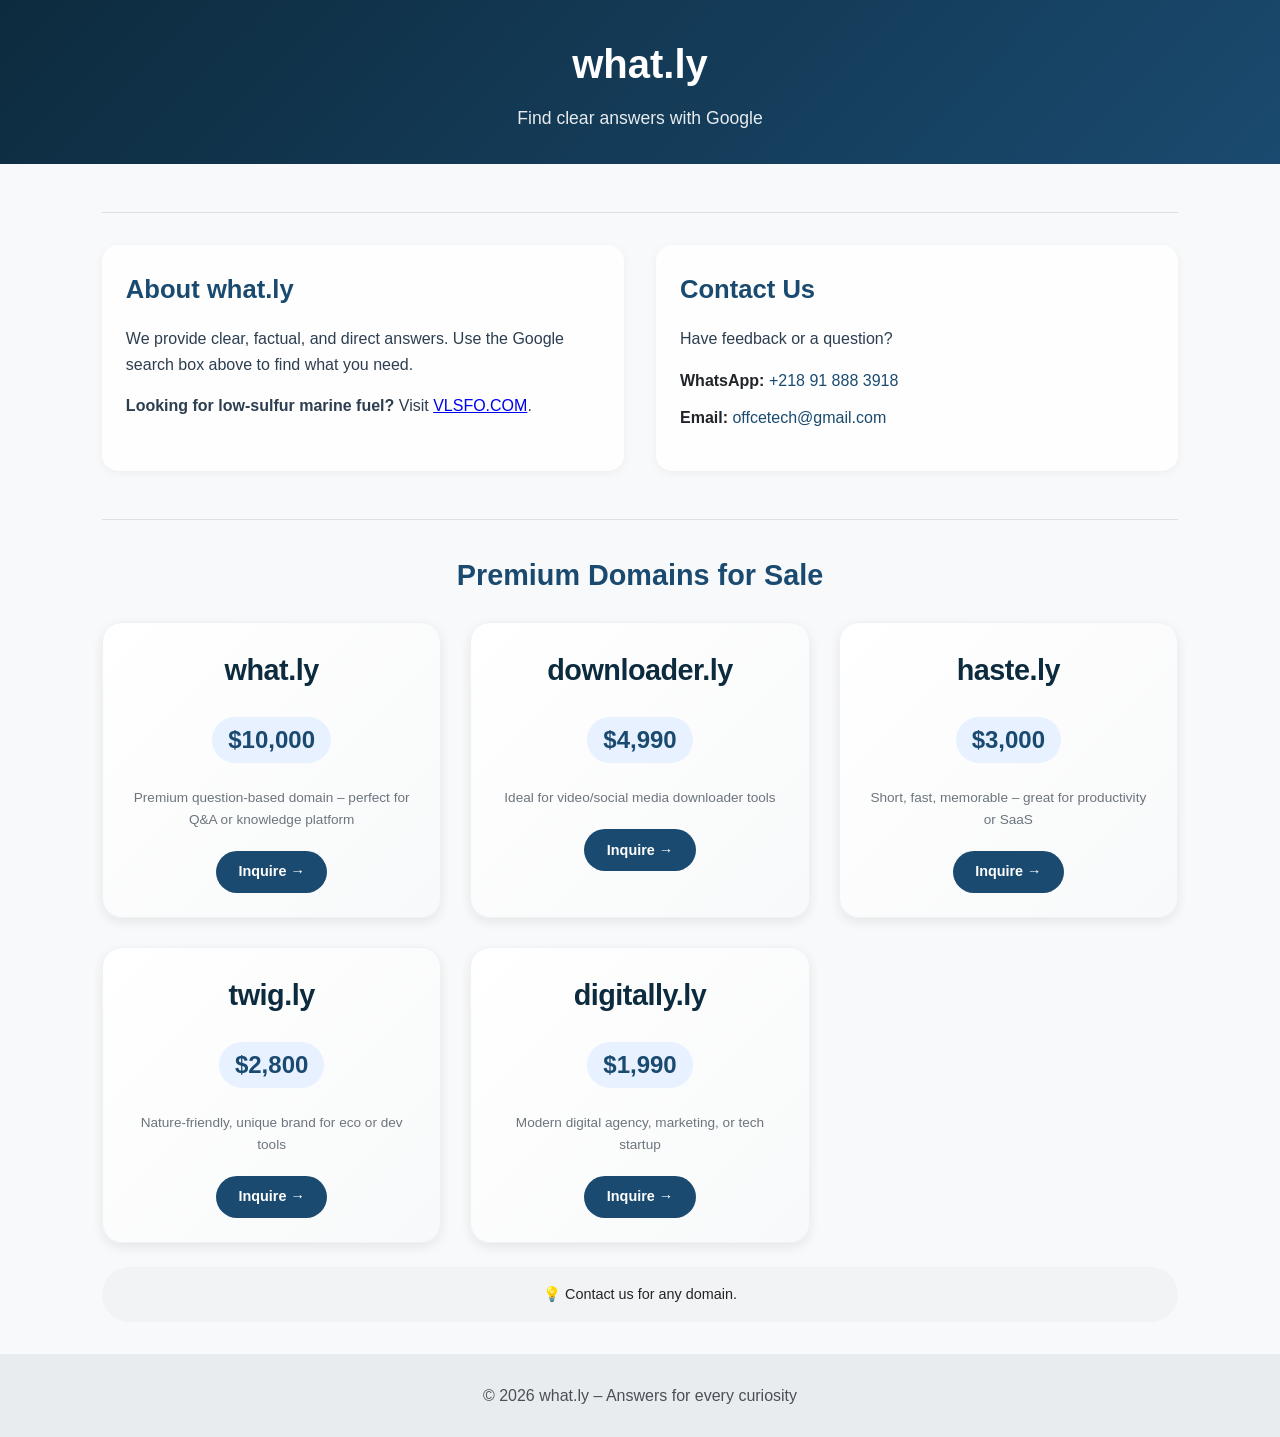
==== index.html @ a66ce55a "Revise index.html content and meta description Updated meta description and improved content clarity" ====
<!DOCTYPE html>
<html lang="en">
<head>
    <meta charset="UTF-8">
    <meta name="viewport" content="width=device-width, initial-scale=1.0">
    <title>what.ly – Answers to What Questions</title>
    <meta name="description" content="Clear answers to your 'What is...?' questions.">
    <link rel="stylesheet" href="style.css">
    <link rel="sitemap" type="application/xml" title="Sitemap" href="sitemap.xml">
    <!-- Google Custom Search Script (سيتم تحميله مرة واحدة فقط) -->
    <script async src="https://cse.google.com/cse.js?cx=4310a6ed313c341dc"></script>
</head>
<body>
    <header>
        <div class="container">
            <h1><a href="index.html">what.ly</a></h1>
            <p>Find clear answers with Google</p>
            <!-- حاوية محرك بحث Google -->
            <div class="google-search-container">
                <div class="gcse-search"></div>
            </div>
        </div>
    </header>

    <main class="container">
        <!-- About & Contact Sections -->
        <div class="info-sections">
            <div class="about-section">
                <h2>About what.ly</h2>
                <p>We provide clear, factual, and direct answers. Use the Google search box above to find what you need.</p>
                <p><strong>Looking for low‑sulfur marine fuel?</strong> Visit <a href="https://vlsfo.com" target="_blank">VLSFO.COM</a>.</p>
            </div>
            <div class="contact-section">
                <h2>Contact Us</h2>
                <p>Have feedback or a question?</p>
                <ul class="contact-details">
                    <li><strong>WhatsApp:</strong> <a href="https://wa.me/218918883918">+218 91 888 3918</a></li>
                    <li><strong>Email:</strong> <a href="mailto:offcetech@gmail.com">offcetech@gmail.com</a></li>
                </ul>
            </div>
        </div>

        <!-- Premium Domains -->
        <div class="domains-section">
            <h2>Premium Domains for Sale</h2>
            <div class="domains-grid" id="domainsList"></div>
            <div class="domains-note">💡 Contact us for any domain.</div>
        </div>
    </main>

    <footer>
        <div class="container">
            <p>© 2026 what.ly – Answers for every curiosity</p>
        </div>
    </footer>

    <script src="script.js"></script>
</body>
</html>
---- style.css ----
* {
    margin: 0;
    padding: 0;
    box-sizing: border-box;
}

body {
    font-family: 'Segoe UI', Tahoma, Geneva, Verdana, sans-serif;
    line-height: 1.6;
    background-color: #f8f9fa;
    color: #212529;
    display: flex;
    flex-direction: column;
    min-height: 100vh;
}

.container {
    max-width: 1200px;
    margin: 0 auto;
    padding: 0 20px;
}

header {
    background: linear-gradient(135deg, #0d2b3e, #1a4a6f);
    color: white;
    padding: 2rem 0;
    text-align: center;
}

header h1 a {
    color: white;
    text-decoration: none;
    font-size: 2.5rem;
    transition: opacity 0.2s;
}

header h1 a:hover {
    opacity: 0.9;
}

header p {
    opacity: 0.9;
    margin-top: 0.5rem;
    font-size: 1.1rem;
}

.search-box {
    margin-top: 1.5rem;
}

#searchInput {
    width: 100%;
    max-width: 550px;
    padding: 14px 25px;
    border: none;
    border-radius: 50px;
    font-size: 1rem;
    outline: none;
    box-shadow: 0 2px 8px rgba(0,0,0,0.1);
    transition: box-shadow 0.2s;
}

#searchInput:focus {
    box-shadow: 0 4px 12px rgba(0,0,0,0.15);
}

/* Google Custom Search styling */
.google-search {
    max-width: 550px;
    margin: 1rem auto 0;
}

.gcse-search {
    width: 100%;
}

/* Make Google search results blend with our design */
.gsc-control-cse {
    background: transparent !important;
    border: none !important;
    padding: 0 !important;
}

.gsc-input-box, .gsc-search-button {
    border-radius: 50px !important;
}

.gsc-results-wrapper-overlay {
    border-radius: 16px !important;
}

.questions-grid {
    display: grid;
    grid-template-columns: repeat(auto-fill, minmax(320px, 1fr));
    gap: 1.8rem;
    margin: 2.5rem 0;
}

.question-card {
    background: white;
    border-radius: 16px;
    padding: 1.5rem;
    box-shadow: 0 4px 12px rgba(0,0,0,0.08);
    transition: transform 0.2s, box-shadow 0.2s;
    cursor: pointer;
}

.question-card:hover {
    transform: translateY(-5px);
    box-shadow: 0 12px 24px rgba(0,0,0,0.12);
}

.question-card h3 {
    margin-bottom: 0.75rem;
    font-size: 1.3rem;
}

.question-card h3 a {
    color: #1a4a6f;
    text-decoration: none;
}

.question-card h3 a:hover {
    text-decoration: underline;
}

.question-card .short-answer {
    color: #495057;
    margin-bottom: 1rem;
    line-height: 1.5;
    font-size: 0.95rem;
    font-style: normal;
}

.question-card .category {
    display: inline-block;
    background: #e7f1ff;
    color: #1a4a6f;
    padding: 0.25rem 0.9rem;
    border-radius: 30px;
    font-size: 0.75rem;
    font-weight: 600;
    letter-spacing: 0.5px;
}

#questionDetail {
    background: white;
    border-radius: 20px;
    padding: 2rem;
    margin: 2rem 0;
    box-shadow: 0 4px 20px rgba(0,0,0,0.08);
}

#questionDetail h1 {
    margin-bottom: 1rem;
    color: #0d2b3e;
    font-size: 2rem;
}

#questionDetail .answer {
    font-size: 1.1rem;
    line-height: 1.8;
    color: #2c3e50;
}

#questionDetail .answer p {
    margin-bottom: 1rem;
}

#questionDetail .answer ul, #questionDetail .answer ol {
    margin: 1rem 0 1rem 2rem;
}

.loading {
    text-align: center;
    padding: 3rem;
    color: #6c757d;
    font-size: 1.1rem;
}

footer {
    background: #e9ecef;
    text-align: center;
    padding: 1.8rem;
    margin-top: auto;
    color: #495057;
}

/* About & Contact sections */
.info-sections {
    display: flex;
    flex-wrap: wrap;
    gap: 2rem;
    margin: 3rem 0 2rem;
    border-top: 1px solid #e0e0e0;
    padding-top: 2rem;
}

.about-section, .contact-section {
    flex: 1;
    min-width: 250px;
    background: #fefefe;
    padding: 1.5rem;
    border-radius: 16px;
    box-shadow: 0 2px 8px rgba(0,0,0,0.05);
    transition: box-shadow 0.2s;
}

.about-section:hover, .contact-section:hover {
    box-shadow: 0 4px 16px rgba(0,0,0,0.1);
}

.about-section h2, .contact-section h2 {
    color: #1a4a6f;
    margin-bottom: 1rem;
    font-size: 1.6rem;
}

.about-section p, .contact-section p {
    color: #2c3e50;
    line-height: 1.6;
    margin-bottom: 1rem;
}

.contact-details {
    list-style: none;
    padding: 0;
    margin: 1rem 0;
}

.contact-details li {
    margin-bottom: 0.75rem;
}

.contact-details a {
    color: #1a4a6f;
    text-decoration: none;
    font-weight: 500;
    word-break: break-all;
}

.contact-details a:hover {
    text-decoration: underline;
}

/* Premium Domains Section */
.domains-section {
    margin: 3rem 0 2rem;
    border-top: 1px solid #e0e0e0;
    padding-top: 2rem;
}

.domains-section h2 {
    color: #1a4a6f;
    font-size: 1.8rem;
    text-align: center;
    margin-bottom: 0.5rem;
}

.domains-intro {
    text-align: center;
    color: #495057;
    margin-bottom: 2rem;
}

.domains-grid {
    display: grid;
    grid-template-columns: repeat(auto-fill, minmax(280px, 1fr));
    gap: 1.8rem;
    margin: 1.5rem 0;
}

.domain-card {
    background: linear-gradient(135deg, #ffffff 0%, #f8f9fa 100%);
    border-radius: 20px;
    padding: 1.5rem;
    box-shadow: 0 4px 12px rgba(0,0,0,0.08);
    transition: all 0.25s ease;
    text-align: center;
    border: 1px solid #eef2f5;
}

.domain-card:hover {
    transform: translateY(-6px);
    box-shadow: 0 12px 24px rgba(0,0,0,0.12);
    border-color: #cbdde9;
}

.domain-name {
    font-size: 1.8rem;
    font-weight: 700;
    color: #0d2b3e;
    margin-bottom: 0.75rem;
    letter-spacing: -0.5px;
}

.domain-price {
    font-size: 1.5rem;
    font-weight: 800;
    color: #1a4a6f;
    background: #e7f1ff;
    display: inline-block;
    padding: 0.25rem 1rem;
    border-radius: 40px;
    margin: 0.75rem 0;
}

.domain-card .domain-desc {
    color: #6c757d;
    font-size: 0.85rem;
    margin: 0.75rem 0;
}

.buy-btn {
    display: inline-block;
    background: #1a4a6f;
    color: white;
    text-decoration: none;
    padding: 0.6rem 1.4rem;
    border-radius: 40px;
    font-weight: 600;
    font-size: 0.9rem;
    transition: background 0.2s;
    margin-top: 0.5rem;
}

.buy-btn:hover {
    background: #0d2b3e;
}

.domains-note {
    text-align: center;
    background: #f1f3f5;
    padding: 1rem;
    border-radius: 50px;
    margin-top: 1.5rem;
    font-size: 0.9rem;
}

.domains-note a {
    color: #1a4a6f;
    text-decoration: none;
    font-weight: 600;
}

.domains-note a:hover {
    text-decoration: underline;
}

@media (max-width: 768px) {
    .questions-grid {
        grid-template-columns: 1fr;
        gap: 1.2rem;
    }
    
    header h1 a {
        font-size: 1.8rem;
    }
    
    #questionDetail {
        padding: 1.2rem;
    }
    
    #questionDetail h1 {
        font-size: 1.5rem;
    }

    .info-sections {
        flex-direction: column;
        gap: 1.5rem;
    }

    .domain-name {
        font-size: 1.4rem;
    }
    .domain-price {
        font-size: 1.2rem;
    }
}
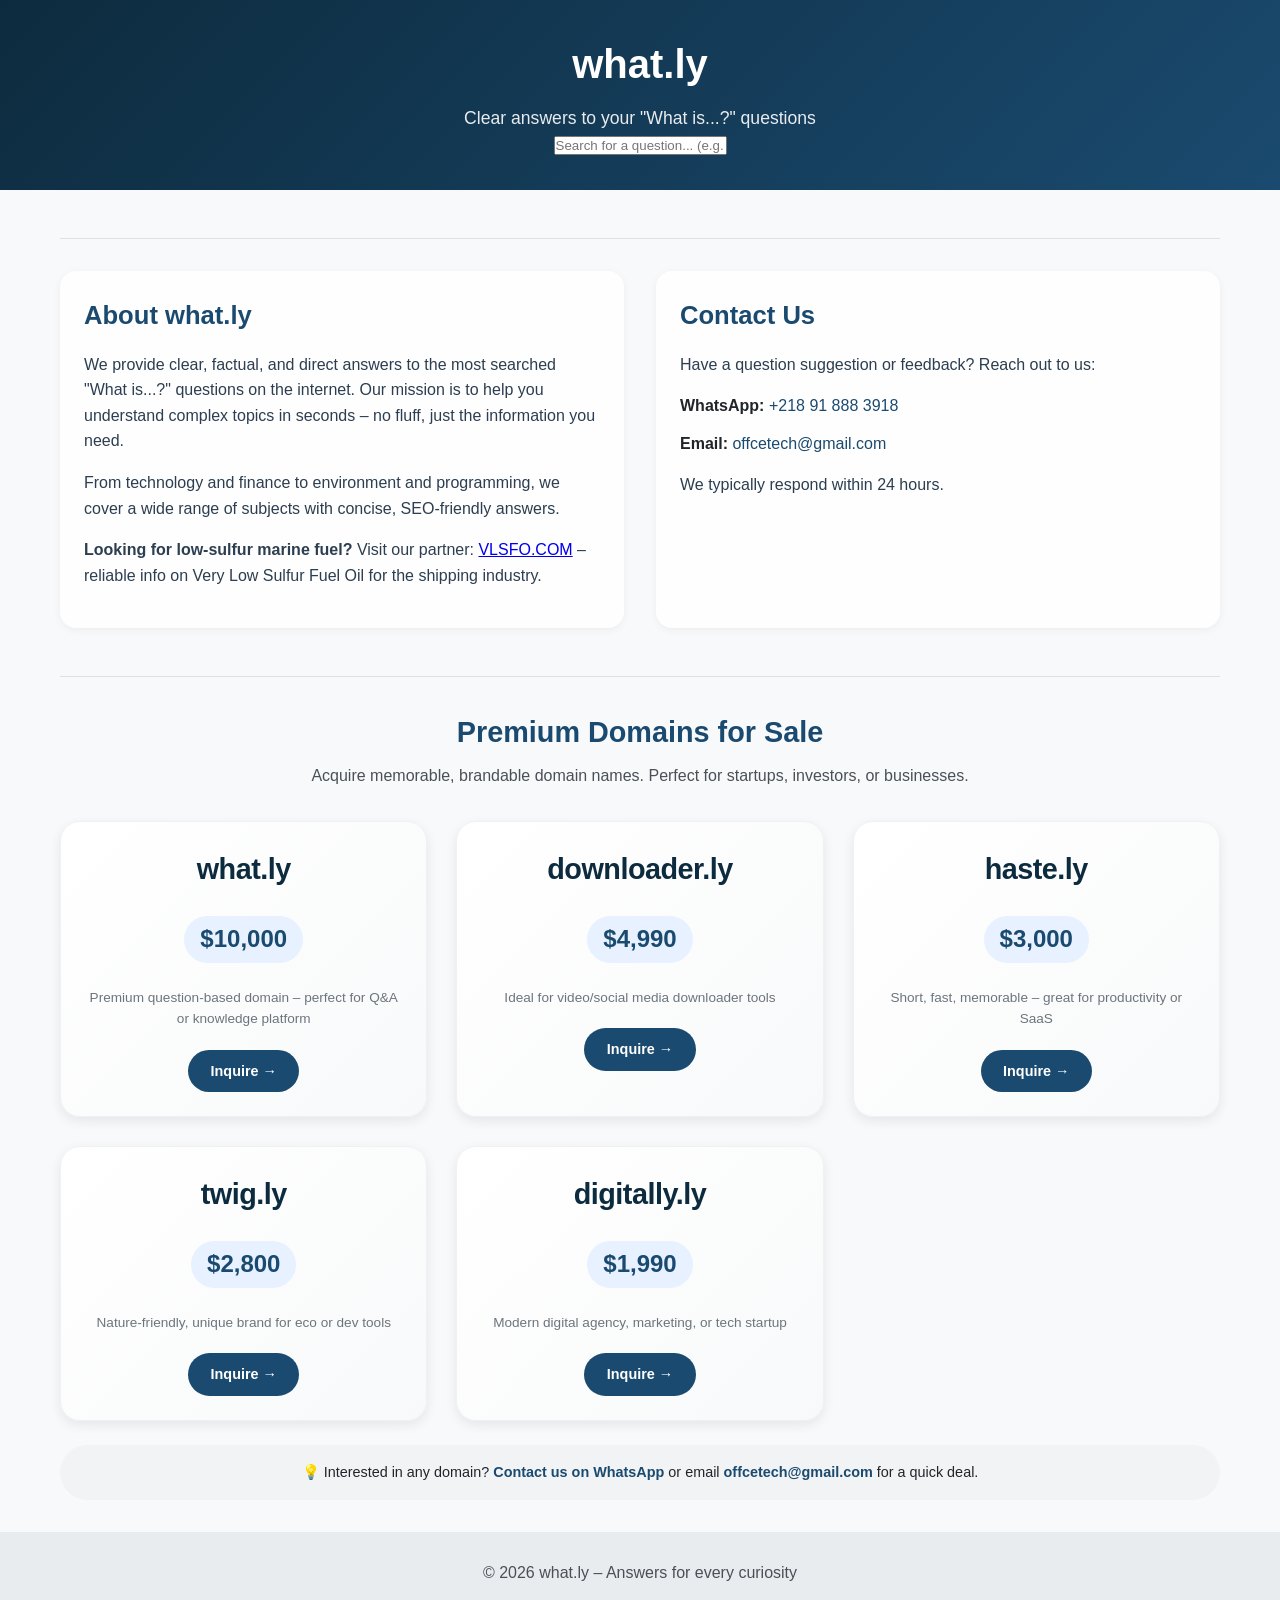
==== commit e48deec7: "Revise content and improve SEO elements in index.html Updated the meta description and improved cont" ====
--- a/index.html
+++ b/index.html
@@ -4,47 +4,55 @@
     <meta charset="UTF-8">
     <meta name="viewport" content="width=device-width, initial-scale=1.0">
     <title>what.ly – Answers to What Questions</title>
-    <meta name="description" content="Clear answers to your 'What is...?' questions.">
+    <meta name="description" content="Clear and direct answers to the most asked 'What is...?' questions. 55+ topics: AI, crypto, climate change, SEO, VPN, and more.">
     <link rel="stylesheet" href="style.css">
     <link rel="sitemap" type="application/xml" title="Sitemap" href="sitemap.xml">
-    <!-- Google Custom Search Script (سيتم تحميله مرة واحدة فقط) -->
-    <script async src="https://cse.google.com/cse.js?cx=4310a6ed313c341dc"></script>
 </head>
 <body>
     <header>
         <div class="container">
             <h1><a href="index.html">what.ly</a></h1>
-            <p>Find clear answers with Google</p>
-            <!-- حاوية محرك بحث Google -->
-            <div class="google-search-container">
-                <div class="gcse-search"></div>
+            <p>Clear answers to your "What is...?" questions</p>
+            <div class="search-box">
+                <input type="text" id="searchInput" placeholder="Search for a question... (e.g., AI, crypto, SEO)">
             </div>
         </div>
     </header>
 
     <main class="container">
+        <div id="questionsList" class="questions-grid">
+            <div class="loading">Loading questions...</div>
+        </div>
+
         <!-- About & Contact Sections -->
         <div class="info-sections">
             <div class="about-section">
                 <h2>About what.ly</h2>
-                <p>We provide clear, factual, and direct answers. Use the Google search box above to find what you need.</p>
-                <p><strong>Looking for low‑sulfur marine fuel?</strong> Visit <a href="https://vlsfo.com" target="_blank">VLSFO.COM</a>.</p>
+                <p>We provide clear, factual, and direct answers to the most searched "What is...?" questions on the internet. Our mission is to help you understand complex topics in seconds – no fluff, just the information you need.</p>
+                <p>From technology and finance to environment and programming, we cover a wide range of subjects with concise, SEO-friendly answers.</p>
+                <p><strong>Looking for low‑sulfur marine fuel?</strong> Visit our partner: <a href="https://vlsfo.com" target="_blank" rel="noopener noreferrer">VLSFO.COM</a> – reliable info on Very Low Sulfur Fuel Oil for the shipping industry.</p>
             </div>
             <div class="contact-section">
                 <h2>Contact Us</h2>
-                <p>Have feedback or a question?</p>
+                <p>Have a question suggestion or feedback? Reach out to us:</p>
                 <ul class="contact-details">
-                    <li><strong>WhatsApp:</strong> <a href="https://wa.me/218918883918">+218 91 888 3918</a></li>
+                    <li><strong>WhatsApp:</strong> <a href="https://wa.me/218918883918" target="_blank" rel="noopener noreferrer">+218 91 888 3918</a></li>
                     <li><strong>Email:</strong> <a href="mailto:offcetech@gmail.com">offcetech@gmail.com</a></li>
                 </ul>
+                <p>We typically respond within 24 hours.</p>
             </div>
         </div>
 
-        <!-- Premium Domains -->
+        <!-- Premium Domains for Sale -->
         <div class="domains-section">
             <h2>Premium Domains for Sale</h2>
-            <div class="domains-grid" id="domainsList"></div>
-            <div class="domains-note">💡 Contact us for any domain.</div>
+            <p class="domains-intro">Acquire memorable, brandable domain names. Perfect for startups, investors, or businesses.</p>
+            <div class="domains-grid" id="domainsList">
+                <div class="loading">Loading domains...</div>
+            </div>
+            <div class="domains-note">
+                <p>💡 Interested in any domain? <a href="https://wa.me/218918883918" target="_blank">Contact us on WhatsApp</a> or email <a href="mailto:offcetech@gmail.com">offcetech@gmail.com</a> for a quick deal.</p>
+            </div>
         </div>
     </main>
 
--- a/style.css
+++ b/style.css
@@ -44,37 +44,12 @@
     font-size: 1.1rem;
 }
 
-.search-box {
-    margin-top: 1.5rem;
-}
-
-#searchInput {
-    width: 100%;
-    max-width: 550px;
-    padding: 14px 25px;
-    border: none;
-    border-radius: 50px;
-    font-size: 1rem;
-    outline: none;
-    box-shadow: 0 2px 8px rgba(0,0,0,0.1);
-    transition: box-shadow 0.2s;
-}
-
-#searchInput:focus {
-    box-shadow: 0 4px 12px rgba(0,0,0,0.15);
-}
-
-/* Google Custom Search styling */
-.google-search {
-    max-width: 550px;
-    margin: 1rem auto 0;
-}
-
-.gcse-search {
-    width: 100%;
-}
-
-/* Make Google search results blend with our design */
+.google-search-container {
+    max-width: 700px;
+    margin: 1.5rem auto 0;
+}
+
+/* تخصيص مظهر محرك بحث Google */
 .gsc-control-cse {
     background: transparent !important;
     border: none !important;
@@ -83,92 +58,56 @@
 
 .gsc-input-box, .gsc-search-button {
     border-radius: 50px !important;
+    border-color: #ccc !important;
+}
+
+.gsc-input-box {
+    min-height: 44px;
+}
+
+.gsib_a {
+    padding: 5px 10px !important;
+}
+
+.gsc-search-button-v2 {
+    background-color: #ff8c00 !important;
+    border-color: #ff8c00 !important;
+    padding: 8px 20px !important;
+    border-radius: 50px !important;
+    font-weight: bold;
+}
+
+.gsc-search-button-v2:hover {
+    background-color: #e07b00 !important;
 }
 
 .gsc-results-wrapper-overlay {
     border-radius: 16px !important;
 }
 
+.gsc-tabsArea {
+    border-color: #ddd !important;
+}
+
+.gsc-results .gsc-cursor-box .gsc-cursor-page {
+    background-color: #f1f3f5;
+    border-radius: 8px;
+    margin: 0 2px;
+    padding: 8px 12px;
+}
+
+.gsc-results .gsc-cursor-box .gsc-cursor-current-page {
+    background-color: #1a4a6f;
+    color: white;
+}
+
+/* إزالة علامة "Powered by Google" التجارية */
+.gsc-branding, .gcsc-branding {
+    display: none !important;
+}
+
 .questions-grid {
-    display: grid;
-    grid-template-columns: repeat(auto-fill, minmax(320px, 1fr));
-    gap: 1.8rem;
-    margin: 2.5rem 0;
-}
-
-.question-card {
-    background: white;
-    border-radius: 16px;
-    padding: 1.5rem;
-    box-shadow: 0 4px 12px rgba(0,0,0,0.08);
-    transition: transform 0.2s, box-shadow 0.2s;
-    cursor: pointer;
-}
-
-.question-card:hover {
-    transform: translateY(-5px);
-    box-shadow: 0 12px 24px rgba(0,0,0,0.12);
-}
-
-.question-card h3 {
-    margin-bottom: 0.75rem;
-    font-size: 1.3rem;
-}
-
-.question-card h3 a {
-    color: #1a4a6f;
-    text-decoration: none;
-}
-
-.question-card h3 a:hover {
-    text-decoration: underline;
-}
-
-.question-card .short-answer {
-    color: #495057;
-    margin-bottom: 1rem;
-    line-height: 1.5;
-    font-size: 0.95rem;
-    font-style: normal;
-}
-
-.question-card .category {
-    display: inline-block;
-    background: #e7f1ff;
-    color: #1a4a6f;
-    padding: 0.25rem 0.9rem;
-    border-radius: 30px;
-    font-size: 0.75rem;
-    font-weight: 600;
-    letter-spacing: 0.5px;
-}
-
-#questionDetail {
-    background: white;
-    border-radius: 20px;
-    padding: 2rem;
-    margin: 2rem 0;
-    box-shadow: 0 4px 20px rgba(0,0,0,0.08);
-}
-
-#questionDetail h1 {
-    margin-bottom: 1rem;
-    color: #0d2b3e;
-    font-size: 2rem;
-}
-
-#questionDetail .answer {
-    font-size: 1.1rem;
-    line-height: 1.8;
-    color: #2c3e50;
-}
-
-#questionDetail .answer p {
-    margin-bottom: 1rem;
-}
-
-#questionDetail .answer ul, #questionDetail .answer ol {
-    margin: 1rem 0 1rem 2rem;
+    display: none;
 }
 
 .loading {
@@ -348,23 +287,10 @@
 }
 
 @media (max-width: 768px) {
-    .questions-grid {
-        grid-template-columns: 1fr;
-        gap: 1.2rem;
-    }
-    
     header h1 a {
         font-size: 1.8rem;
     }
     
-    #questionDetail {
-        padding: 1.2rem;
-    }
-    
-    #questionDetail h1 {
-        font-size: 1.5rem;
-    }
-
     .info-sections {
         flex-direction: column;
         gap: 1.5rem;
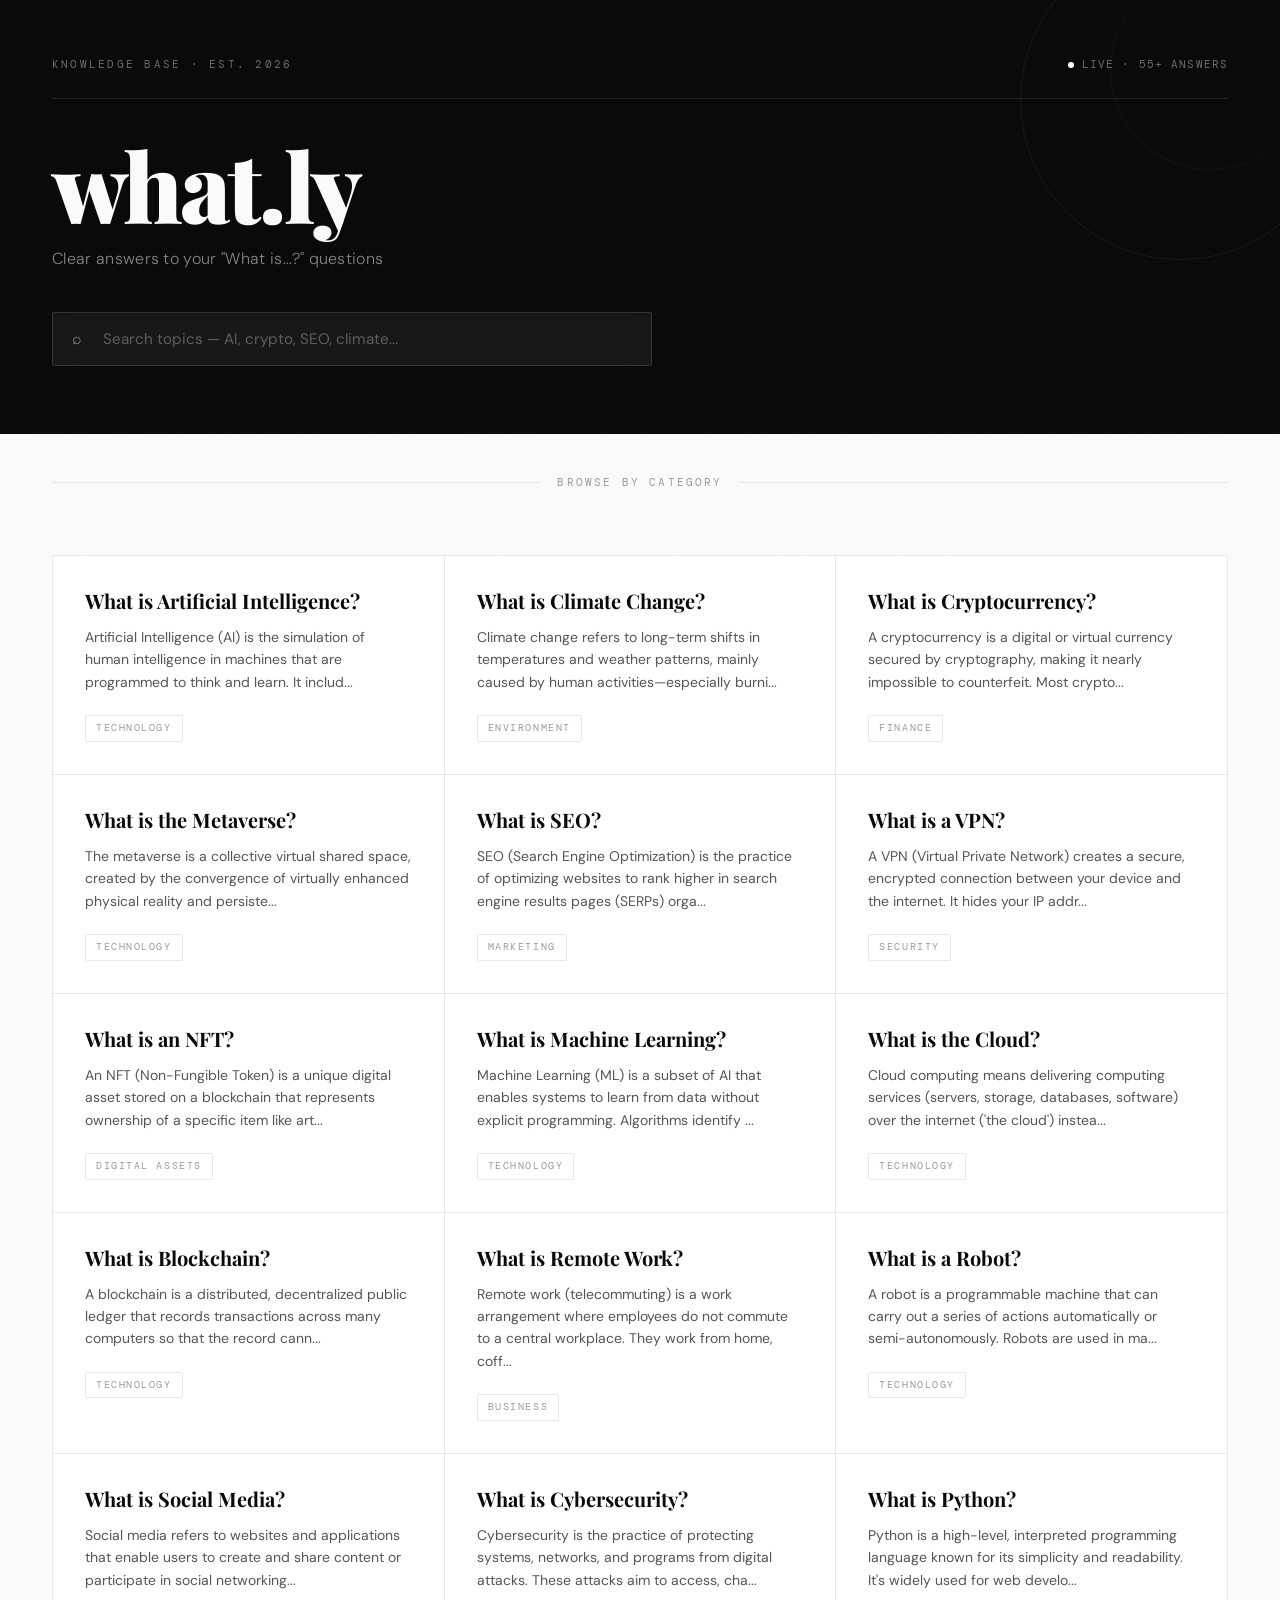
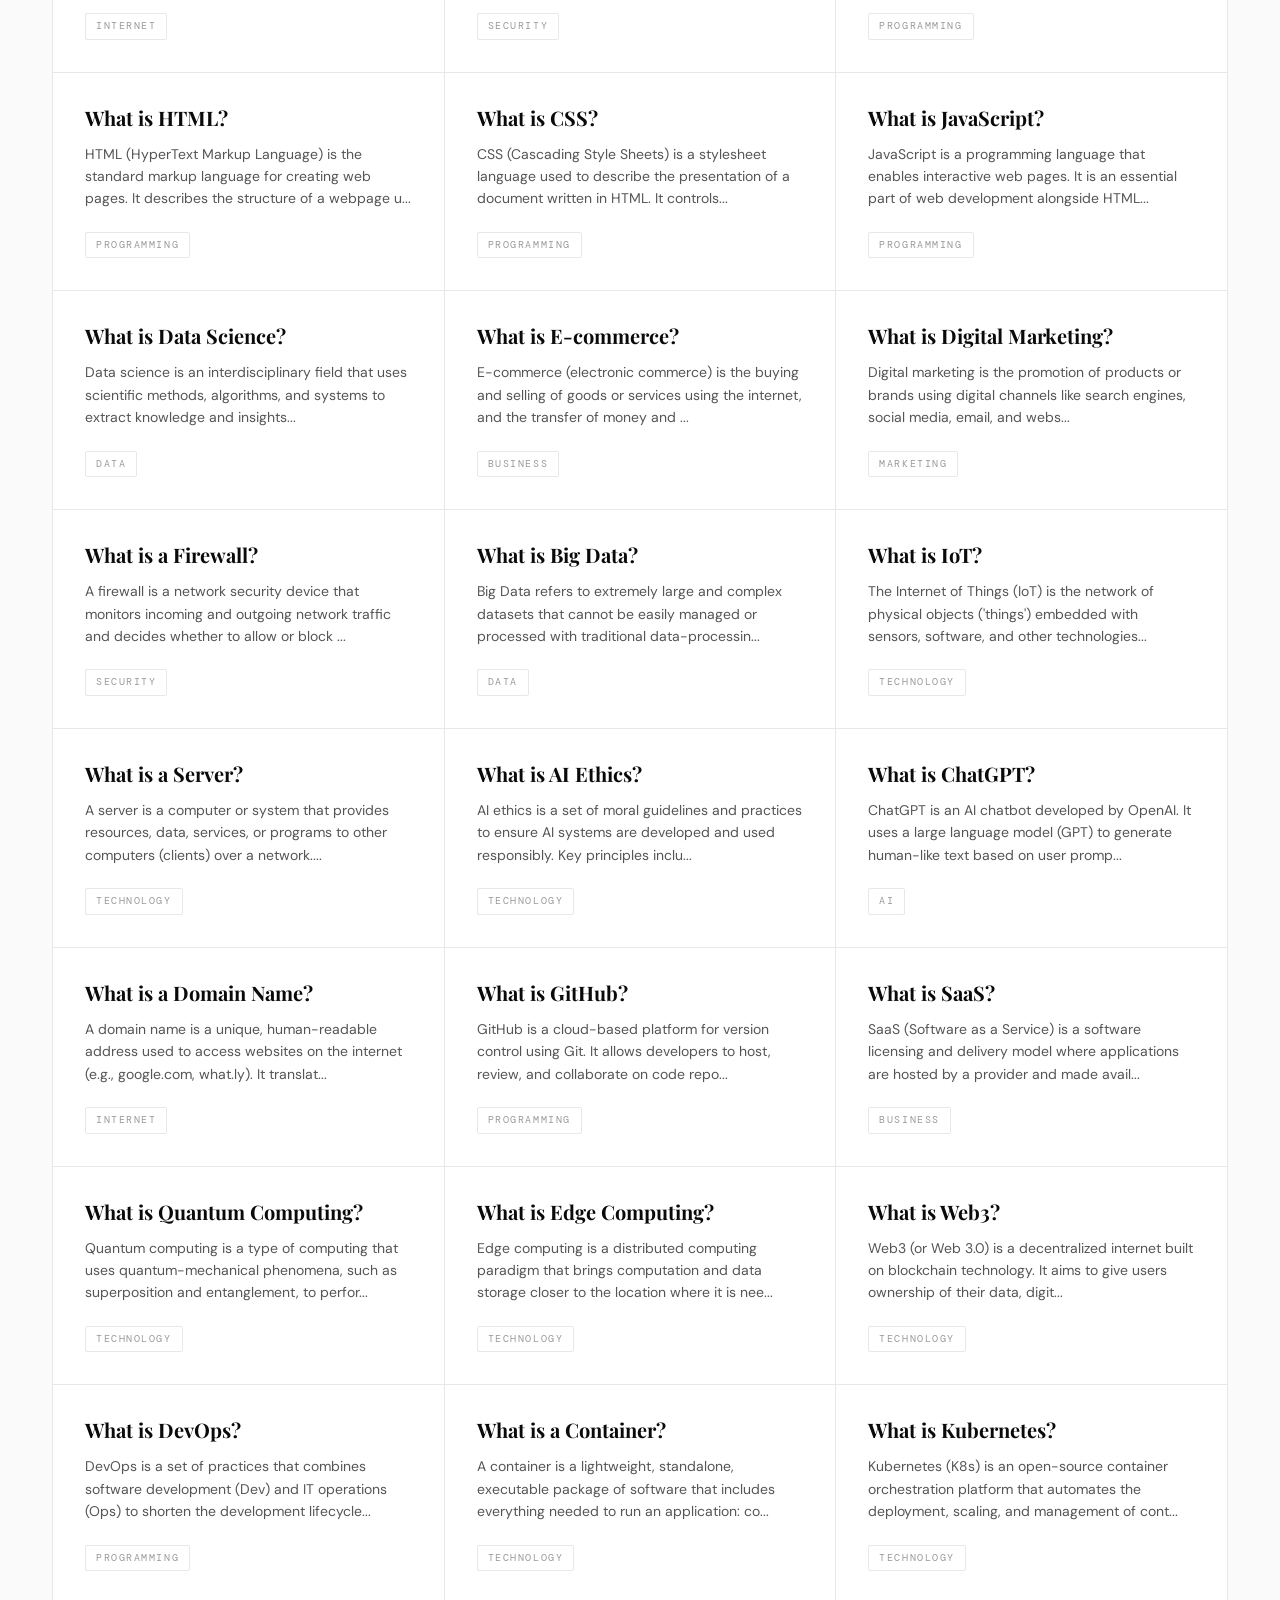
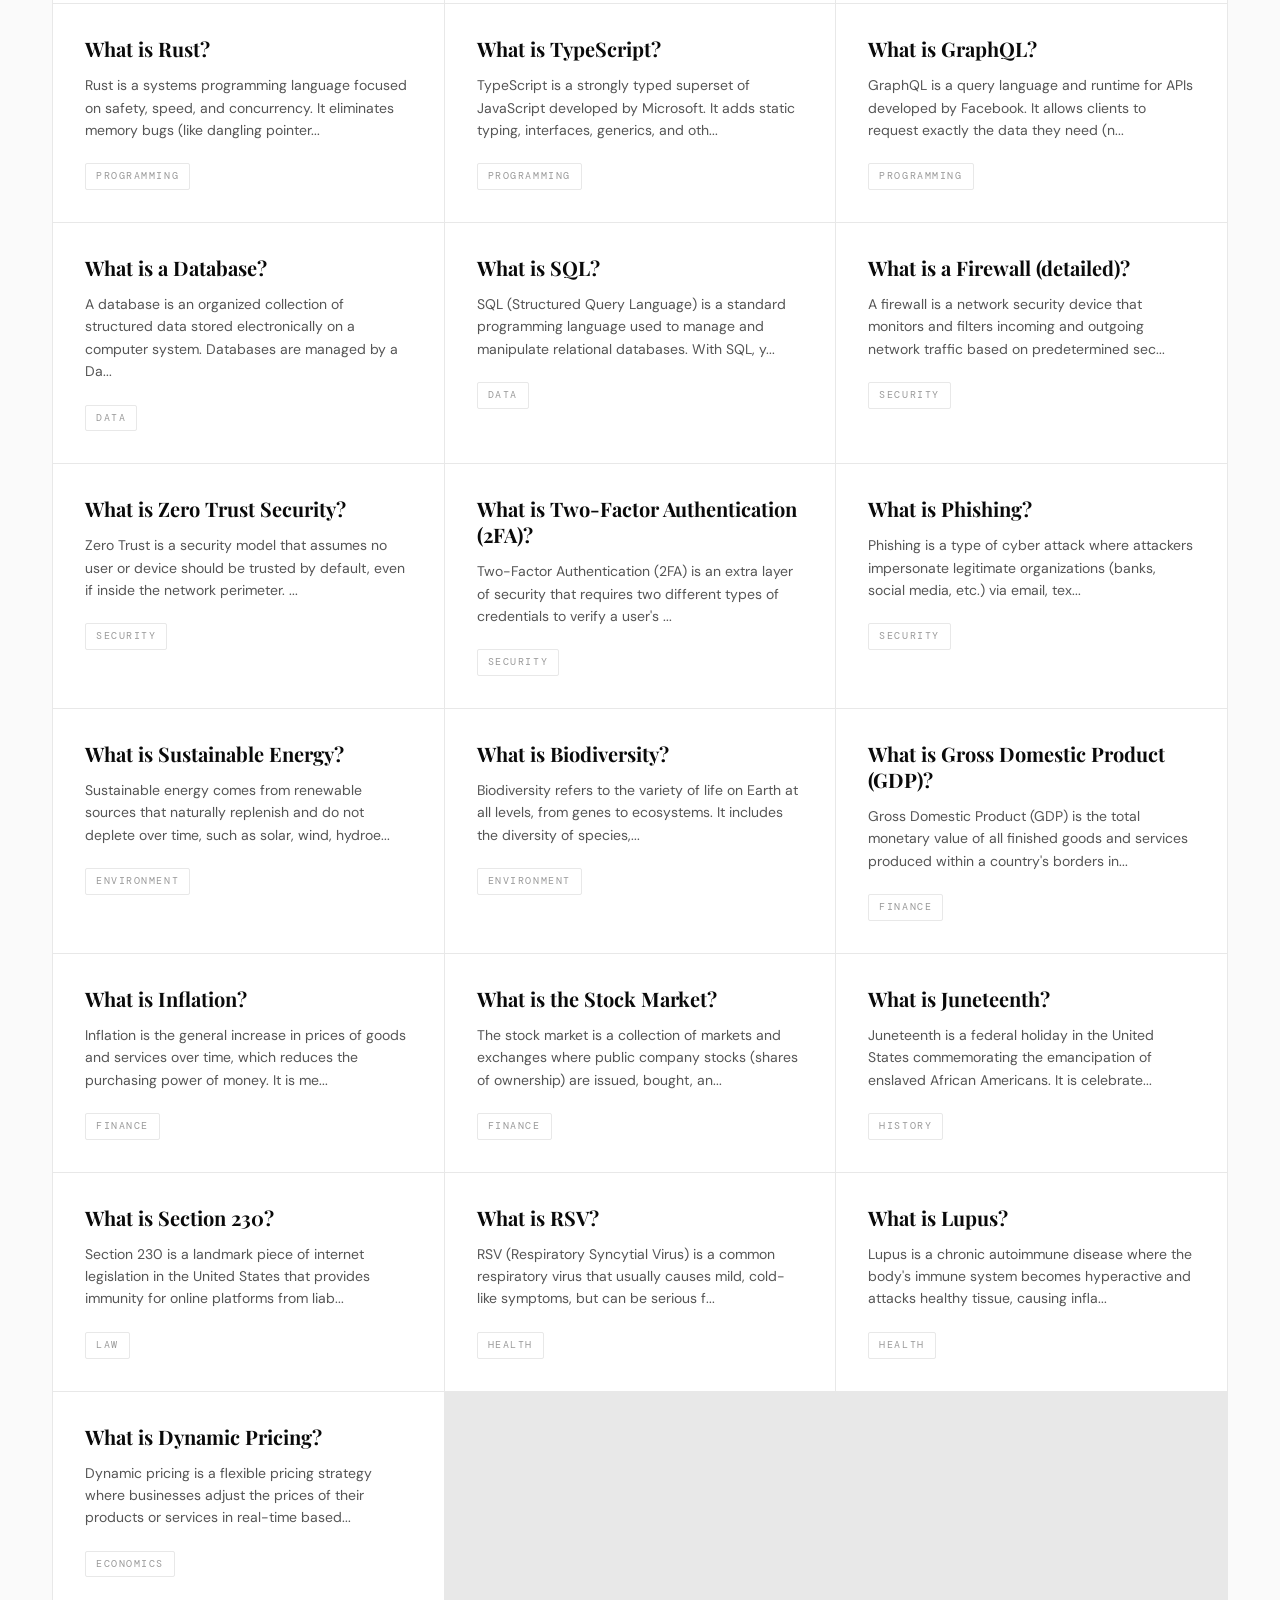
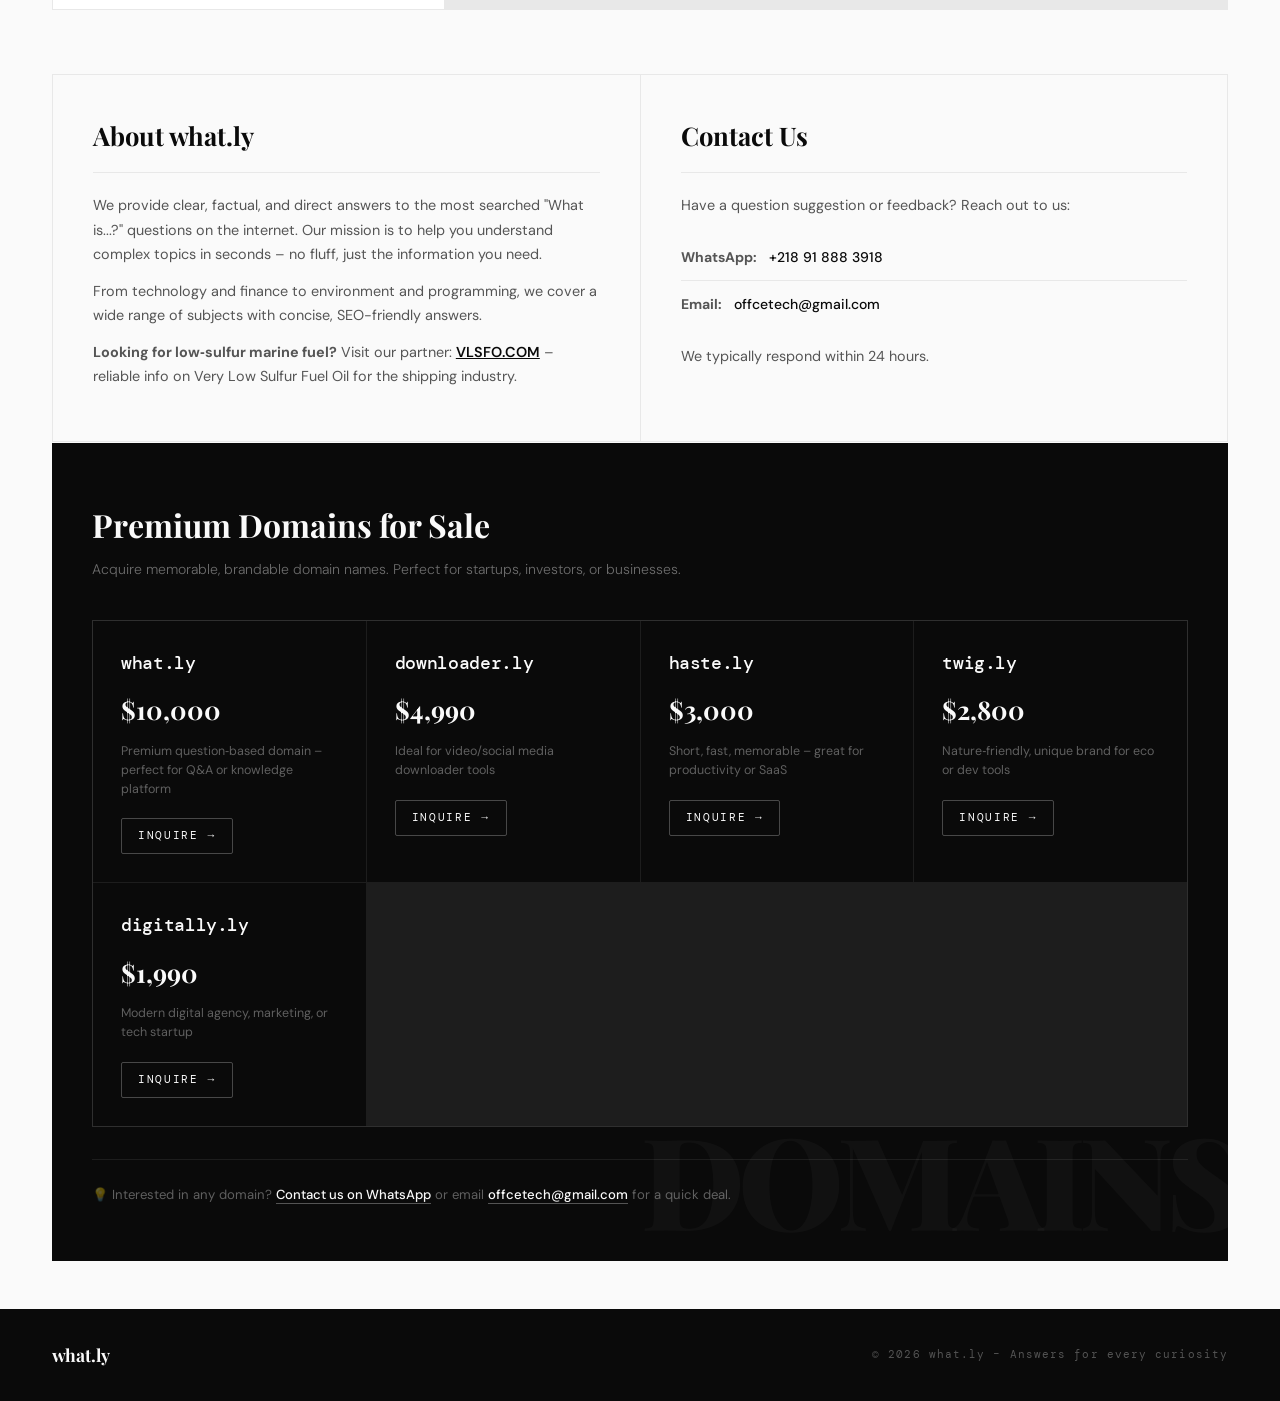
==== commit e0da51d7: "Refactor header and main sections in index.html" ====
--- a/index.html
+++ b/index.html
@@ -9,58 +9,110 @@
     <link rel="sitemap" type="application/xml" title="Sitemap" href="sitemap.xml">
 </head>
 <body>
+
+    <!-- HEADER -->
     <header>
         <div class="container">
-            <h1><a href="index.html">what.ly</a></h1>
-            <p>Clear answers to your "What is...?" questions</p>
-            <div class="search-box">
-                <input type="text" id="searchInput" placeholder="Search for a question... (e.g., AI, crypto, SEO)">
+            <div class="header-inner">
+                <div class="header-topbar">
+                    <span class="header-tag">Knowledge Base · EST. 2026</span>
+                    <span class="header-live">
+                        <span class="live-dot"></span>
+                        LIVE · 55+ ANSWERS
+                    </span>
+                </div>
+                <h1><a href="index.html">what.ly</a></h1>
+                <p class="header-subtitle">Clear answers to your "What is...?" questions</p>
+                <div class="search-box">
+                    <span class="search-icon">⌕</span>
+                    <input type="text" id="searchInput" placeholder="Search topics — AI, crypto, SEO, climate...">
+                </div>
+                <div class="search-meta" id="searchMeta"></div>
             </div>
         </div>
     </header>
 
-    <main class="container">
-        <div id="questionsList" class="questions-grid">
-            <div class="loading">Loading questions...</div>
-        </div>
+    <!-- MAIN -->
+    <main>
+        <div class="container">
 
-        <!-- About & Contact Sections -->
-        <div class="info-sections">
-            <div class="about-section">
-                <h2>About what.ly</h2>
-                <p>We provide clear, factual, and direct answers to the most searched "What is...?" questions on the internet. Our mission is to help you understand complex topics in seconds – no fluff, just the information you need.</p>
-                <p>From technology and finance to environment and programming, we cover a wide range of subjects with concise, SEO-friendly answers.</p>
-                <p><strong>Looking for low‑sulfur marine fuel?</strong> Visit our partner: <a href="https://vlsfo.com" target="_blank" rel="noopener noreferrer">VLSFO.COM</a> – reliable info on Very Low Sulfur Fuel Oil for the shipping industry.</p>
+            <!-- Category filters -->
+            <div class="section-divider" style="margin-top:2.5rem;">
+                <span class="section-label">Browse by category</span>
             </div>
-            <div class="contact-section">
-                <h2>Contact Us</h2>
-                <p>Have a question suggestion or feedback? Reach out to us:</p>
-                <ul class="contact-details">
-                    <li><strong>WhatsApp:</strong> <a href="https://wa.me/218918883918" target="_blank" rel="noopener noreferrer">+218 91 888 3918</a></li>
-                    <li><strong>Email:</strong> <a href="mailto:offcetech@gmail.com">offcetech@gmail.com</a></li>
-                </ul>
-                <p>We typically respond within 24 hours.</p>
+            <div class="category-filters" id="categoryFilters"></div>
+
+            <!-- Questions grid -->
+            <div id="questionsList" class="questions-grid">
+                <div class="loading">Loading questions...</div>
+            </div>
+
+            <!-- About & Contact -->
+            <div class="info-sections">
+                <div class="about-section">
+                    <h2>About what.ly</h2>
+                    <p>We provide clear, factual, and direct answers to the most searched "What is...?" questions on the internet. Our mission is to help you understand complex topics in seconds – no fluff, just the information you need.</p>
+                    <p>From technology and finance to environment and programming, we cover a wide range of subjects with concise, SEO-friendly answers.</p>
+                    <p><strong>Looking for low‑sulfur marine fuel?</strong> Visit our partner: <a href="https://vlsfo.com" target="_blank" rel="noopener noreferrer">VLSFO.COM</a> – reliable info on Very Low Sulfur Fuel Oil for the shipping industry.</p>
+                </div>
+                <div class="contact-section">
+                    <h2>Contact Us</h2>
+                    <p>Have a question suggestion or feedback? Reach out to us:</p>
+                    <ul class="contact-details">
+                        <li>
+                            <strong>WhatsApp:</strong>
+                            <a href="https://wa.me/218918883918" target="_blank" rel="noopener noreferrer">+218 91 888 3918</a>
+                        </li>
+                        <li>
+                            <strong>Email:</strong>
+                            <a href="mailto:offcetech@gmail.com">offcetech@gmail.com</a>
+                        </li>
+                    </ul>
+                    <p>We typically respond within 24 hours.</p>
+                </div>
+            </div>
+
+            <!-- Premium Domains -->
+            <div class="domains-section">
+                <h2>Premium Domains for Sale</h2>
+                <p class="domains-intro">Acquire memorable, brandable domain names. Perfect for startups, investors, or businesses.</p>
+                <div class="domains-grid" id="domainsList">
+                    <div class="loading" style="color:rgba(255,255,255,0.3)">Loading domains...</div>
+                </div>
+                <div class="domains-note">
+                    💡 Interested in any domain? <a href="https://wa.me/218918883918" target="_blank">Contact us on WhatsApp</a> or email <a href="mailto:offcetech@gmail.com">offcetech@gmail.com</a> for a quick deal.
+                </div>
+            </div>
+
+        </div><!-- /.container -->
+    </main>
+
+    <!-- FOOTER -->
+    <footer>
+        <div class="container">
+            <div class="footer-inner">
+                <span class="footer-brand">what.ly</span>
+                <span class="footer-copy">© 2026 what.ly – Answers for every curiosity</span>
             </div>
         </div>
+    </footer>
 
-        <!-- Premium Domains for Sale -->
-        <div class="domains-section">
-            <h2>Premium Domains for Sale</h2>
-            <p class="domains-intro">Acquire memorable, brandable domain names. Perfect for startups, investors, or businesses.</p>
-            <div class="domains-grid" id="domainsList">
-                <div class="loading">Loading domains...</div>
-            </div>
-            <div class="domains-note">
-                <p>💡 Interested in any domain? <a href="https://wa.me/218918883918" target="_blank">Contact us on WhatsApp</a> or email <a href="mailto:offcetech@gmail.com">offcetech@gmail.com</a> for a quick deal.</p>
-            </div>
+    <!-- POPUP MODAL -->
+    <div class="popup-overlay" id="popupOverlay">
+        <div class="popup-card" id="popupCard">
+            <button class="popup-close" id="popupClose">✕</button>
+            <span class="popup-category" id="popupCategory"></span>
+            <h2 class="popup-title" id="popupTitle"></h2>
+            <div class="popup-answer" id="popupAnswer"></div>
+            <a href="#" class="popup-link" id="popupLink">Read full page →</a>
         </div>
-    </main>
+    </div>
 
-    <footer>
-        <div class="container">
-            <p>© 2026 what.ly – Answers for every curiosity</p>
-        </div>
-    </footer>
+    <!-- SCROLL TO TOP -->
+    <button class="scroll-top" id="scrollTop" title="Back to top">↑</button>
+
+    <!-- TOAST -->
+    <div class="toast" id="toast"></div>
 
     <script src="script.js"></script>
 </body>
--- a/style.css
+++ b/style.css
@@ -1,178 +1,532 @@
-* {
+@import url('https://fonts.googleapis.com/css2?family=Playfair+Display:wght@400;700;900&family=DM+Sans:wght@300;400;500;600&family=DM+Mono:wght@400;500&display=swap');
+
+/* ===== CSS VARIABLES ===== */
+:root {
+    --black: #0a0a0a;
+    --white: #fafafa;
+    --gray-100: #f4f4f4;
+    --gray-200: #e8e8e8;
+    --gray-400: #9a9a9a;
+    --gray-600: #555555;
+    --gray-800: #222222;
+    --accent: #0a0a0a;
+    --card-bg: #ffffff;
+    --border: rgba(0,0,0,0.08);
+    --shadow-sm: 0 2px 12px rgba(0,0,0,0.06);
+    --shadow-md: 0 8px 32px rgba(0,0,0,0.10);
+    --shadow-lg: 0 24px 64px rgba(0,0,0,0.14);
+    --radius: 4px;
+    --radius-lg: 12px;
+    --transition: 0.3s cubic-bezier(0.4, 0, 0.2, 1);
+}
+
+/* ===== RESET & BASE ===== */
+*, *::before, *::after {
     margin: 0;
     padding: 0;
     box-sizing: border-box;
 }
 
+html {
+    scroll-behavior: smooth;
+}
+
 body {
-    font-family: 'Segoe UI', Tahoma, Geneva, Verdana, sans-serif;
+    font-family: 'DM Sans', sans-serif;
+    background: var(--white);
+    color: var(--black);
     line-height: 1.6;
-    background-color: #f8f9fa;
-    color: #212529;
+    min-height: 100vh;
     display: flex;
     flex-direction: column;
-    min-height: 100vh;
+    -webkit-font-smoothing: antialiased;
+}
+
+/* ===== NOISE TEXTURE OVERLAY ===== */
+body::before {
+    content: '';
+    position: fixed;
+    inset: 0;
+    background-image: url("data:image/svg+xml,%3Csvg viewBox='0 0 256 256' xmlns='http://www.w3.org/2000/svg'%3E%3Cfilter id='noise'%3E%3CfeTurbulence type='fractalNoise' baseFrequency='0.9' numOctaves='4' stitchTiles='stitch'/%3E%3C/filter%3E%3Crect width='100%25' height='100%25' filter='url(%23noise)' opacity='0.03'/%3E%3C/svg%3E");
+    pointer-events: none;
+    z-index: 0;
+    opacity: 0.4;
 }
 
 .container {
-    max-width: 1200px;
+    max-width: 1240px;
     margin: 0 auto;
-    padding: 0 20px;
-}
-
+    padding: 0 32px;
+    position: relative;
+    z-index: 1;
+}
+
+/* ===== HEADER ===== */
 header {
-    background: linear-gradient(135deg, #0d2b3e, #1a4a6f);
-    color: white;
-    padding: 2rem 0;
-    text-align: center;
+    background: var(--black);
+    color: var(--white);
+    padding: 0;
+    position: relative;
+    overflow: hidden;
+}
+
+/* Decorative geometric lines */
+header::before {
+    content: '';
+    position: absolute;
+    top: -60px;
+    right: -60px;
+    width: 320px;
+    height: 320px;
+    border: 1px solid rgba(255,255,255,0.06);
+    border-radius: 50%;
+    animation: rotate 30s linear infinite;
+}
+
+header::after {
+    content: '';
+    position: absolute;
+    top: -30px;
+    right: -30px;
+    width: 200px;
+    height: 200px;
+    border: 1px solid rgba(255,255,255,0.04);
+    border-radius: 50%;
+    animation: rotate 20s linear infinite reverse;
+}
+
+@keyframes rotate {
+    from { transform: rotate(0deg); }
+    to { transform: rotate(360deg); }
+}
+
+.header-inner {
+    padding: 3.5rem 0 2.5rem;
+    position: relative;
+    z-index: 2;
+}
+
+/* Top bar */
+.header-topbar {
+    display: flex;
+    align-items: center;
+    justify-content: space-between;
+    margin-bottom: 2.5rem;
+    padding-bottom: 1.5rem;
+    border-bottom: 1px solid rgba(255,255,255,0.1);
+}
+
+.header-tag {
+    font-family: 'DM Mono', monospace;
+    font-size: 0.7rem;
+    letter-spacing: 0.2em;
+    color: rgba(255,255,255,0.4);
+    text-transform: uppercase;
+}
+
+.header-live {
+    display: flex;
+    align-items: center;
+    gap: 8px;
+    font-family: 'DM Mono', monospace;
+    font-size: 0.7rem;
+    color: rgba(255,255,255,0.4);
+    letter-spacing: 0.1em;
+}
+
+.live-dot {
+    width: 6px;
+    height: 6px;
+    background: #fff;
+    border-radius: 50%;
+    animation: pulse 2s ease-in-out infinite;
+}
+
+@keyframes pulse {
+    0%, 100% { opacity: 1; transform: scale(1); }
+    50% { opacity: 0.3; transform: scale(0.8); }
+}
+
+header h1 {
+    font-family: 'Playfair Display', serif;
+    font-size: clamp(3.5rem, 8vw, 6rem);
+    font-weight: 900;
+    line-height: 0.95;
+    letter-spacing: -0.03em;
+    margin-bottom: 1rem;
 }
 
 header h1 a {
-    color: white;
+    color: var(--white);
     text-decoration: none;
-    font-size: 2.5rem;
-    transition: opacity 0.2s;
-}
-
-header h1 a:hover {
-    opacity: 0.9;
-}
-
-header p {
-    opacity: 0.9;
-    margin-top: 0.5rem;
+    display: inline-block;
+    position: relative;
+    transition: var(--transition);
+}
+
+header h1 a::after {
+    content: '';
+    position: absolute;
+    bottom: -4px;
+    left: 0;
+    width: 0;
+    height: 2px;
+    background: var(--white);
+    transition: width var(--transition);
+}
+
+header h1 a:hover::after {
+    width: 100%;
+}
+
+.header-subtitle {
+    font-size: 1rem;
+    color: rgba(255,255,255,0.5);
+    font-weight: 300;
+    letter-spacing: 0.02em;
+    margin-bottom: 2.5rem;
+}
+
+/* ===== SEARCH BOX ===== */
+.search-box {
+    position: relative;
+    max-width: 600px;
+}
+
+.search-icon {
+    position: absolute;
+    left: 20px;
+    top: 50%;
+    transform: translateY(-50%);
+    color: var(--gray-400);
+    pointer-events: none;
+    font-size: 1rem;
+    z-index: 2;
+}
+
+#searchInput {
+    width: 100%;
+    padding: 16px 20px 16px 50px;
+    background: rgba(255,255,255,0.06);
+    border: 1px solid rgba(255,255,255,0.12);
+    border-radius: 2px;
+    font-family: 'DM Sans', sans-serif;
+    font-size: 0.95rem;
+    color: var(--white);
+    outline: none;
+    transition: var(--transition);
+    backdrop-filter: blur(10px);
+}
+
+#searchInput::placeholder {
+    color: rgba(255,255,255,0.3);
+}
+
+#searchInput:focus {
+    background: rgba(255,255,255,0.1);
+    border-color: rgba(255,255,255,0.3);
+    box-shadow: 0 0 0 3px rgba(255,255,255,0.05);
+}
+
+/* Search results count */
+.search-meta {
+    margin-top: 10px;
+    font-family: 'DM Mono', monospace;
+    font-size: 0.72rem;
+    color: rgba(255,255,255,0.3);
+    letter-spacing: 0.1em;
+    min-height: 18px;
+}
+
+/* ===== MAIN CONTENT ===== */
+main {
+    flex: 1;
+    padding-bottom: 3rem;
+}
+
+/* Section divider */
+.section-divider {
+    display: flex;
+    align-items: center;
+    gap: 16px;
+    margin: 3rem 0 2rem;
+}
+
+.section-divider::before,
+.section-divider::after {
+    content: '';
+    flex: 1;
+    height: 1px;
+    background: var(--gray-200);
+}
+
+.section-label {
+    font-family: 'DM Mono', monospace;
+    font-size: 0.68rem;
+    letter-spacing: 0.2em;
+    text-transform: uppercase;
+    color: var(--gray-400);
+    white-space: nowrap;
+}
+
+/* ===== QUESTIONS GRID ===== */
+.questions-grid {
+    display: grid;
+    grid-template-columns: repeat(auto-fill, minmax(340px, 1fr));
+    gap: 1px;
+    background: var(--gray-200);
+    border: 1px solid var(--gray-200);
+    margin: 2rem 0;
+}
+
+/* ===== QUESTION CARD ===== */
+.question-card {
+    background: var(--card-bg);
+    padding: 2rem;
+    position: relative;
+    overflow: hidden;
+    cursor: pointer;
+    transition: var(--transition);
+}
+
+/* Hover fill effect */
+.question-card::before {
+    content: '';
+    position: absolute;
+    inset: 0;
+    background: var(--black);
+    transform: scaleY(0);
+    transform-origin: bottom;
+    transition: transform 0.4s cubic-bezier(0.4, 0, 0.2, 1);
+    z-index: 0;
+}
+
+.question-card:hover::before {
+    transform: scaleY(1);
+}
+
+.question-card > * {
+    position: relative;
+    z-index: 1;
+}
+
+/* Card number */
+.card-number {
+    font-family: 'DM Mono', monospace;
+    font-size: 0.65rem;
+    color: var(--gray-400);
+    letter-spacing: 0.15em;
+    margin-bottom: 1rem;
+    transition: color var(--transition);
+}
+
+.question-card:hover .card-number {
+    color: rgba(255,255,255,0.3);
+}
+
+.question-card h3 {
+    font-family: 'Playfair Display', serif;
+    font-size: 1.25rem;
+    font-weight: 700;
+    line-height: 1.3;
+    margin-bottom: 0.75rem;
+}
+
+.question-card h3 a {
+    color: var(--black);
+    text-decoration: none;
+    transition: color var(--transition);
+}
+
+.question-card:hover h3 a {
+    color: var(--white);
+}
+
+.question-card .short-answer {
+    font-size: 0.875rem;
+    color: var(--gray-600);
+    line-height: 1.6;
+    margin-bottom: 1.25rem;
+    transition: color var(--transition);
+}
+
+.question-card:hover .short-answer {
+    color: rgba(255,255,255,0.6);
+}
+
+.question-card .category {
+    display: inline-flex;
+    align-items: center;
+    gap: 6px;
+    font-family: 'DM Mono', monospace;
+    font-size: 0.65rem;
+    letter-spacing: 0.15em;
+    text-transform: uppercase;
+    color: var(--gray-400);
+    border: 1px solid var(--gray-200);
+    padding: 4px 10px;
+    border-radius: 2px;
+    transition: all var(--transition);
+}
+
+.question-card:hover .category {
+    color: rgba(255,255,255,0.5);
+    border-color: rgba(255,255,255,0.2);
+}
+
+/* Arrow indicator on hover */
+.card-arrow {
+    position: absolute;
+    bottom: 1.5rem;
+    right: 1.5rem;
+    width: 32px;
+    height: 32px;
+    display: flex;
+    align-items: center;
+    justify-content: center;
+    opacity: 0;
+    transform: translate(-4px, 4px);
+    transition: all var(--transition);
+    color: var(--white);
+    font-size: 1rem;
+}
+
+.question-card:hover .card-arrow {
+    opacity: 1;
+    transform: translate(0, 0);
+}
+
+/* ===== QUESTION DETAIL PAGE ===== */
+#questionDetail {
+    background: var(--white);
+    margin: 3rem 0;
+    max-width: 760px;
+}
+
+#questionDetail h1 {
+    font-family: 'Playfair Display', serif;
+    font-size: clamp(2rem, 4vw, 3rem);
+    font-weight: 900;
+    line-height: 1.1;
+    letter-spacing: -0.02em;
+    margin-bottom: 2rem;
+    padding-bottom: 2rem;
+    border-bottom: 1px solid var(--gray-200);
+}
+
+.answer-meta {
+    display: flex;
+    gap: 2rem;
+    margin-bottom: 2rem;
+    font-family: 'DM Mono', monospace;
+    font-size: 0.72rem;
+    color: var(--gray-400);
+    letter-spacing: 0.1em;
+}
+
+#questionDetail .answer {
     font-size: 1.1rem;
-}
-
-.google-search-container {
-    max-width: 700px;
-    margin: 1.5rem auto 0;
-}
-
-/* تخصيص مظهر محرك بحث Google */
-.gsc-control-cse {
-    background: transparent !important;
-    border: none !important;
-    padding: 0 !important;
-}
-
-.gsc-input-box, .gsc-search-button {
-    border-radius: 50px !important;
-    border-color: #ccc !important;
-}
-
-.gsc-input-box {
-    min-height: 44px;
-}
-
-.gsib_a {
-    padding: 5px 10px !important;
-}
-
-.gsc-search-button-v2 {
-    background-color: #ff8c00 !important;
-    border-color: #ff8c00 !important;
-    padding: 8px 20px !important;
-    border-radius: 50px !important;
-    font-weight: bold;
-}
-
-.gsc-search-button-v2:hover {
-    background-color: #e07b00 !important;
-}
-
-.gsc-results-wrapper-overlay {
-    border-radius: 16px !important;
-}
-
-.gsc-tabsArea {
-    border-color: #ddd !important;
-}
-
-.gsc-results .gsc-cursor-box .gsc-cursor-page {
-    background-color: #f1f3f5;
-    border-radius: 8px;
-    margin: 0 2px;
-    padding: 8px 12px;
-}
-
-.gsc-results .gsc-cursor-box .gsc-cursor-current-page {
-    background-color: #1a4a6f;
-    color: white;
-}
-
-/* إزالة علامة "Powered by Google" التجارية */
-.gsc-branding, .gcsc-branding {
-    display: none !important;
-}
-
-.questions-grid {
-    display: none;
-}
-
-.loading {
-    text-align: center;
-    padding: 3rem;
-    color: #6c757d;
-    font-size: 1.1rem;
-}
-
-footer {
-    background: #e9ecef;
-    text-align: center;
-    padding: 1.8rem;
-    margin-top: auto;
-    color: #495057;
-}
-
-/* About & Contact sections */
+    line-height: 1.85;
+    color: var(--gray-800);
+}
+
+#questionDetail .answer p {
+    margin-bottom: 1.25rem;
+}
+
+#questionDetail .answer ul,
+#questionDetail .answer ol {
+    margin: 1rem 0 1.25rem 1.5rem;
+}
+
+.back-link {
+    display: inline-flex;
+    align-items: center;
+    gap: 8px;
+    font-family: 'DM Mono', monospace;
+    font-size: 0.78rem;
+    letter-spacing: 0.1em;
+    text-transform: uppercase;
+    color: var(--black);
+    text-decoration: none;
+    border-bottom: 1px solid var(--black);
+    padding-bottom: 2px;
+    margin-top: 2.5rem;
+    transition: opacity var(--transition);
+}
+
+.back-link:hover {
+    opacity: 0.5;
+}
+
+/* ===== INFO SECTIONS ===== */
 .info-sections {
-    display: flex;
-    flex-wrap: wrap;
-    gap: 2rem;
-    margin: 3rem 0 2rem;
-    border-top: 1px solid #e0e0e0;
-    padding-top: 2rem;
-}
-
-.about-section, .contact-section {
-    flex: 1;
-    min-width: 250px;
-    background: #fefefe;
-    padding: 1.5rem;
-    border-radius: 16px;
-    box-shadow: 0 2px 8px rgba(0,0,0,0.05);
-    transition: box-shadow 0.2s;
-}
-
-.about-section:hover, .contact-section:hover {
-    box-shadow: 0 4px 16px rgba(0,0,0,0.1);
-}
-
-.about-section h2, .contact-section h2 {
-    color: #1a4a6f;
-    margin-bottom: 1rem;
+    display: grid;
+    grid-template-columns: 1fr 1fr;
+    gap: 1px;
+    background: var(--gray-200);
+    border: 1px solid var(--gray-200);
+    margin: 4rem 0 0;
+}
+
+.about-section,
+.contact-section {
+    background: var(--white);
+    padding: 2.5rem;
+    transition: background var(--transition);
+}
+
+.about-section:hover,
+.contact-section:hover {
+    background: var(--gray-100);
+}
+
+.about-section h2,
+.contact-section h2 {
+    font-family: 'Playfair Display', serif;
     font-size: 1.6rem;
-}
-
-.about-section p, .contact-section p {
-    color: #2c3e50;
-    line-height: 1.6;
-    margin-bottom: 1rem;
+    font-weight: 700;
+    color: var(--black);
+    margin-bottom: 1.25rem;
+    padding-bottom: 1rem;
+    border-bottom: 1px solid var(--gray-200);
+}
+
+.about-section p,
+.contact-section p {
+    font-size: 0.9rem;
+    color: var(--gray-600);
+    line-height: 1.7;
+    margin-bottom: 0.75rem;
+}
+
+.about-section a,
+.contact-section a {
+    color: var(--black);
+    font-weight: 600;
 }
 
 .contact-details {
     list-style: none;
-    padding: 0;
     margin: 1rem 0;
 }
 
 .contact-details li {
-    margin-bottom: 0.75rem;
+    display: flex;
+    align-items: flex-start;
+    gap: 12px;
+    padding: 0.75rem 0;
+    border-bottom: 1px solid var(--gray-200);
+    font-size: 0.875rem;
+    color: var(--gray-600);
+}
+
+.contact-details li:last-child {
+    border-bottom: none;
 }
 
 .contact-details a {
-    color: #1a4a6f;
+    color: var(--black);
     text-decoration: none;
     font-weight: 500;
     word-break: break-all;
@@ -182,124 +536,455 @@
     text-decoration: underline;
 }
 
-/* Premium Domains Section */
+/* ===== DOMAINS SECTION ===== */
 .domains-section {
-    margin: 3rem 0 2rem;
-    border-top: 1px solid #e0e0e0;
-    padding-top: 2rem;
+    margin: 1px 0 0;
+    background: var(--black);
+    padding: 3.5rem 2.5rem;
+    position: relative;
+    overflow: hidden;
+}
+
+.domains-section::before {
+    content: 'DOMAINS';
+    position: absolute;
+    bottom: -20px;
+    right: -10px;
+    font-family: 'Playfair Display', serif;
+    font-size: 8rem;
+    font-weight: 900;
+    color: rgba(255,255,255,0.03);
+    pointer-events: none;
+    letter-spacing: -0.05em;
 }
 
 .domains-section h2 {
-    color: #1a4a6f;
-    font-size: 1.8rem;
-    text-align: center;
+    font-family: 'Playfair Display', serif;
+    font-size: 2rem;
+    font-weight: 700;
+    color: var(--white);
     margin-bottom: 0.5rem;
 }
 
 .domains-intro {
-    text-align: center;
-    color: #495057;
-    margin-bottom: 2rem;
+    font-size: 0.875rem;
+    color: rgba(255,255,255,0.4);
+    margin-bottom: 2.5rem;
+    font-weight: 300;
 }
 
 .domains-grid {
     display: grid;
-    grid-template-columns: repeat(auto-fill, minmax(280px, 1fr));
-    gap: 1.8rem;
-    margin: 1.5rem 0;
+    grid-template-columns: repeat(auto-fill, minmax(220px, 1fr));
+    gap: 1px;
+    background: rgba(255,255,255,0.08);
+    border: 1px solid rgba(255,255,255,0.08);
+    margin: 0 0 2rem;
 }
 
 .domain-card {
-    background: linear-gradient(135deg, #ffffff 0%, #f8f9fa 100%);
-    border-radius: 20px;
-    padding: 1.5rem;
-    box-shadow: 0 4px 12px rgba(0,0,0,0.08);
-    transition: all 0.25s ease;
+    background: var(--black);
+    padding: 1.75rem;
+    text-align: left;
+    position: relative;
+    overflow: hidden;
+    transition: background var(--transition);
+}
+
+.domain-card::after {
+    content: '';
+    position: absolute;
+    bottom: 0;
+    left: 0;
+    width: 0;
+    height: 2px;
+    background: var(--white);
+    transition: width var(--transition);
+}
+
+.domain-card:hover {
+    background: rgba(255,255,255,0.05);
+}
+
+.domain-card:hover::after {
+    width: 100%;
+}
+
+.domain-name {
+    font-family: 'DM Mono', monospace;
+    font-size: 1.1rem;
+    font-weight: 500;
+    color: var(--white);
+    margin-bottom: 0.75rem;
+    letter-spacing: -0.02em;
+}
+
+.domain-price {
+    font-family: 'Playfair Display', serif;
+    font-size: 1.6rem;
+    font-weight: 700;
+    color: var(--white);
+    margin-bottom: 0.75rem;
+    display: block;
+}
+
+.domain-desc {
+    font-size: 0.78rem;
+    color: rgba(255,255,255,0.35);
+    line-height: 1.5;
+    margin-bottom: 1.25rem;
+}
+
+.buy-btn {
+    display: inline-flex;
+    align-items: center;
+    gap: 6px;
+    font-family: 'DM Mono', monospace;
+    font-size: 0.7rem;
+    letter-spacing: 0.15em;
+    text-transform: uppercase;
+    color: var(--white);
+    text-decoration: none;
+    border: 1px solid rgba(255,255,255,0.25);
+    padding: 8px 16px;
+    border-radius: 2px;
+    transition: all var(--transition);
+}
+
+.buy-btn:hover {
+    background: var(--white);
+    color: var(--black);
+    border-color: var(--white);
+}
+
+.domains-note {
+    font-size: 0.82rem;
+    color: rgba(255,255,255,0.35);
+    padding-top: 1.5rem;
+    border-top: 1px solid rgba(255,255,255,0.08);
+}
+
+.domains-note a {
+    color: var(--white);
+    text-decoration: none;
+    font-weight: 500;
+    border-bottom: 1px solid rgba(255,255,255,0.3);
+    transition: border-color var(--transition);
+}
+
+.domains-note a:hover {
+    border-color: var(--white);
+}
+
+/* ===== LOADING ===== */
+.loading {
     text-align: center;
-    border: 1px solid #eef2f5;
-}
-
-.domain-card:hover {
-    transform: translateY(-6px);
-    box-shadow: 0 12px 24px rgba(0,0,0,0.12);
-    border-color: #cbdde9;
-}
-
-.domain-name {
-    font-size: 1.8rem;
+    padding: 4rem;
+    font-family: 'DM Mono', monospace;
+    font-size: 0.78rem;
+    letter-spacing: 0.15em;
+    color: var(--gray-400);
+    text-transform: uppercase;
+}
+
+/* ===== TOAST NOTIFICATION ===== */
+.toast {
+    position: fixed;
+    bottom: 2rem;
+    right: 2rem;
+    background: var(--black);
+    color: var(--white);
+    padding: 1rem 1.5rem;
+    border-radius: 2px;
+    font-size: 0.85rem;
+    z-index: 1000;
+    transform: translateY(100px);
+    opacity: 0;
+    transition: all 0.4s cubic-bezier(0.4, 0, 0.2, 1);
+    border-left: 3px solid var(--white);
+    max-width: 300px;
+}
+
+.toast.show {
+    transform: translateY(0);
+    opacity: 1;
+}
+
+/* ===== SCROLL TO TOP ===== */
+.scroll-top {
+    position: fixed;
+    bottom: 2rem;
+    left: 2rem;
+    width: 44px;
+    height: 44px;
+    background: var(--black);
+    color: var(--white);
+    border: none;
+    border-radius: 2px;
+    cursor: pointer;
+    display: flex;
+    align-items: center;
+    justify-content: center;
+    font-size: 1.1rem;
+    opacity: 0;
+    transform: translateY(20px);
+    transition: all var(--transition);
+    z-index: 100;
+}
+
+.scroll-top.visible {
+    opacity: 1;
+    transform: translateY(0);
+}
+
+.scroll-top:hover {
+    background: var(--gray-800);
+}
+
+/* ===== FOOTER ===== */
+footer {
+    background: var(--black);
+    color: rgba(255,255,255,0.3);
+    padding: 2rem 0;
+    margin-top: auto;
+}
+
+.footer-inner {
+    display: flex;
+    align-items: center;
+    justify-content: space-between;
+}
+
+.footer-brand {
+    font-family: 'Playfair Display', serif;
+    font-size: 1.1rem;
+    color: var(--white);
     font-weight: 700;
-    color: #0d2b3e;
-    margin-bottom: 0.75rem;
-    letter-spacing: -0.5px;
-}
-
-.domain-price {
-    font-size: 1.5rem;
-    font-weight: 800;
-    color: #1a4a6f;
-    background: #e7f1ff;
-    display: inline-block;
-    padding: 0.25rem 1rem;
-    border-radius: 40px;
-    margin: 0.75rem 0;
-}
-
-.domain-card .domain-desc {
-    color: #6c757d;
-    font-size: 0.85rem;
-    margin: 0.75rem 0;
-}
-
-.buy-btn {
-    display: inline-block;
-    background: #1a4a6f;
-    color: white;
+}
+
+.footer-copy {
+    font-family: 'DM Mono', monospace;
+    font-size: 0.68rem;
+    letter-spacing: 0.1em;
+}
+
+/* ===== ANIMATIONS ===== */
+@keyframes fadeUp {
+    from { opacity: 0; transform: translateY(24px); }
+    to { opacity: 1; transform: translateY(0); }
+}
+
+.question-card {
+    animation: fadeUp 0.5s ease both;
+}
+
+.question-card:nth-child(1)  { animation-delay: 0.05s; }
+.question-card:nth-child(2)  { animation-delay: 0.10s; }
+.question-card:nth-child(3)  { animation-delay: 0.15s; }
+.question-card:nth-child(4)  { animation-delay: 0.20s; }
+.question-card:nth-child(5)  { animation-delay: 0.25s; }
+.question-card:nth-child(6)  { animation-delay: 0.30s; }
+.question-card:nth-child(7)  { animation-delay: 0.35s; }
+.question-card:nth-child(8)  { animation-delay: 0.40s; }
+.question-card:nth-child(9)  { animation-delay: 0.45s; }
+
+/* ===== POPUP MODAL ===== */
+.popup-overlay {
+    position: fixed;
+    inset: 0;
+    background: rgba(0,0,0,0.7);
+    backdrop-filter: blur(6px);
+    z-index: 500;
+    opacity: 0;
+    pointer-events: none;
+    transition: opacity var(--transition);
+    display: flex;
+    align-items: center;
+    justify-content: center;
+    padding: 2rem;
+}
+
+.popup-overlay.active {
+    opacity: 1;
+    pointer-events: all;
+}
+
+.popup-card {
+    background: var(--white);
+    max-width: 540px;
+    width: 100%;
+    padding: 3rem;
+    position: relative;
+    transform: scale(0.95) translateY(20px);
+    transition: all 0.4s cubic-bezier(0.4, 0, 0.2, 1);
+    max-height: 80vh;
+    overflow-y: auto;
+}
+
+.popup-overlay.active .popup-card {
+    transform: scale(1) translateY(0);
+}
+
+.popup-close {
+    position: absolute;
+    top: 1.25rem;
+    right: 1.25rem;
+    width: 36px;
+    height: 36px;
+    background: var(--gray-100);
+    border: none;
+    cursor: pointer;
+    display: flex;
+    align-items: center;
+    justify-content: center;
+    font-size: 1rem;
+    color: var(--black);
+    border-radius: 2px;
+    transition: background var(--transition);
+}
+
+.popup-close:hover {
+    background: var(--gray-200);
+}
+
+.popup-category {
+    font-family: 'DM Mono', monospace;
+    font-size: 0.65rem;
+    letter-spacing: 0.2em;
+    text-transform: uppercase;
+    color: var(--gray-400);
+    margin-bottom: 1rem;
+    display: block;
+}
+
+.popup-title {
+    font-family: 'Playfair Display', serif;
+    font-size: 1.6rem;
+    font-weight: 700;
+    line-height: 1.2;
+    margin-bottom: 1.5rem;
+    padding-bottom: 1.5rem;
+    border-bottom: 1px solid var(--gray-200);
+}
+
+.popup-answer {
+    font-size: 0.95rem;
+    line-height: 1.8;
+    color: var(--gray-800);
+    margin-bottom: 1.5rem;
+}
+
+.popup-answer p {
+    margin-bottom: 1rem;
+}
+
+.popup-link {
+    display: inline-flex;
+    align-items: center;
+    gap: 8px;
+    font-family: 'DM Mono', monospace;
+    font-size: 0.72rem;
+    letter-spacing: 0.12em;
+    text-transform: uppercase;
+    color: var(--black);
     text-decoration: none;
-    padding: 0.6rem 1.4rem;
-    border-radius: 40px;
-    font-weight: 600;
-    font-size: 0.9rem;
-    transition: background 0.2s;
-    margin-top: 0.5rem;
-}
-
-.buy-btn:hover {
-    background: #0d2b3e;
-}
-
-.domains-note {
-    text-align: center;
-    background: #f1f3f5;
-    padding: 1rem;
-    border-radius: 50px;
-    margin-top: 1.5rem;
-    font-size: 0.9rem;
-}
-
-.domains-note a {
-    color: #1a4a6f;
-    text-decoration: none;
-    font-weight: 600;
-}
-
-.domains-note a:hover {
-    text-decoration: underline;
-}
-
+    border-bottom: 1px solid var(--black);
+    padding-bottom: 2px;
+    transition: opacity var(--transition);
+}
+
+.popup-link:hover {
+    opacity: 0.5;
+}
+
+/* ===== CATEGORY FILTER ===== */
+.category-filters {
+    display: flex;
+    gap: 8px;
+    flex-wrap: wrap;
+    margin: 0 0 0.5rem;
+}
+
+.cat-btn {
+    font-family: 'DM Mono', monospace;
+    font-size: 0.65rem;
+    letter-spacing: 0.12em;
+    text-transform: uppercase;
+    color: var(--gray-400);
+    background: transparent;
+    border: 1px solid var(--gray-200);
+    padding: 5px 12px;
+    border-radius: 2px;
+    cursor: pointer;
+    transition: all var(--transition);
+}
+
+.cat-btn:hover,
+.cat-btn.active {
+    background: var(--black);
+    color: var(--white);
+    border-color: var(--black);
+}
+
+/* ===== RESPONSIVE ===== */
 @media (max-width: 768px) {
-    header h1 a {
-        font-size: 1.8rem;
-    }
-    
+    .container {
+        padding: 0 20px;
+    }
+
+    header h1 {
+        font-size: 3rem;
+    }
+
+    .header-topbar {
+        display: none;
+    }
+
+    .questions-grid {
+        grid-template-columns: 1fr;
+    }
+
     .info-sections {
+        grid-template-columns: 1fr;
+    }
+
+    .domains-section {
+        padding: 2.5rem 1.5rem;
+    }
+
+    .domains-grid {
+        grid-template-columns: 1fr 1fr;
+    }
+
+    .footer-inner {
         flex-direction: column;
-        gap: 1.5rem;
-    }
-
-    .domain-name {
-        font-size: 1.4rem;
-    }
-    .domain-price {
-        font-size: 1.2rem;
-    }
-}
+        gap: 0.5rem;
+        text-align: center;
+    }
+
+    .popup-card {
+        padding: 2rem;
+    }
+
+    .scroll-top {
+        bottom: 1rem;
+        left: 1rem;
+    }
+
+    .toast {
+        bottom: 1rem;
+        right: 1rem;
+        left: 1rem;
+        max-width: none;
+    }
+}
+
+@media (max-width: 480px) {
+    .domains-grid {
+        grid-template-columns: 1fr;
+    }
+
+    header h1 {
+        font-size: 2.5rem;
+    }
+}
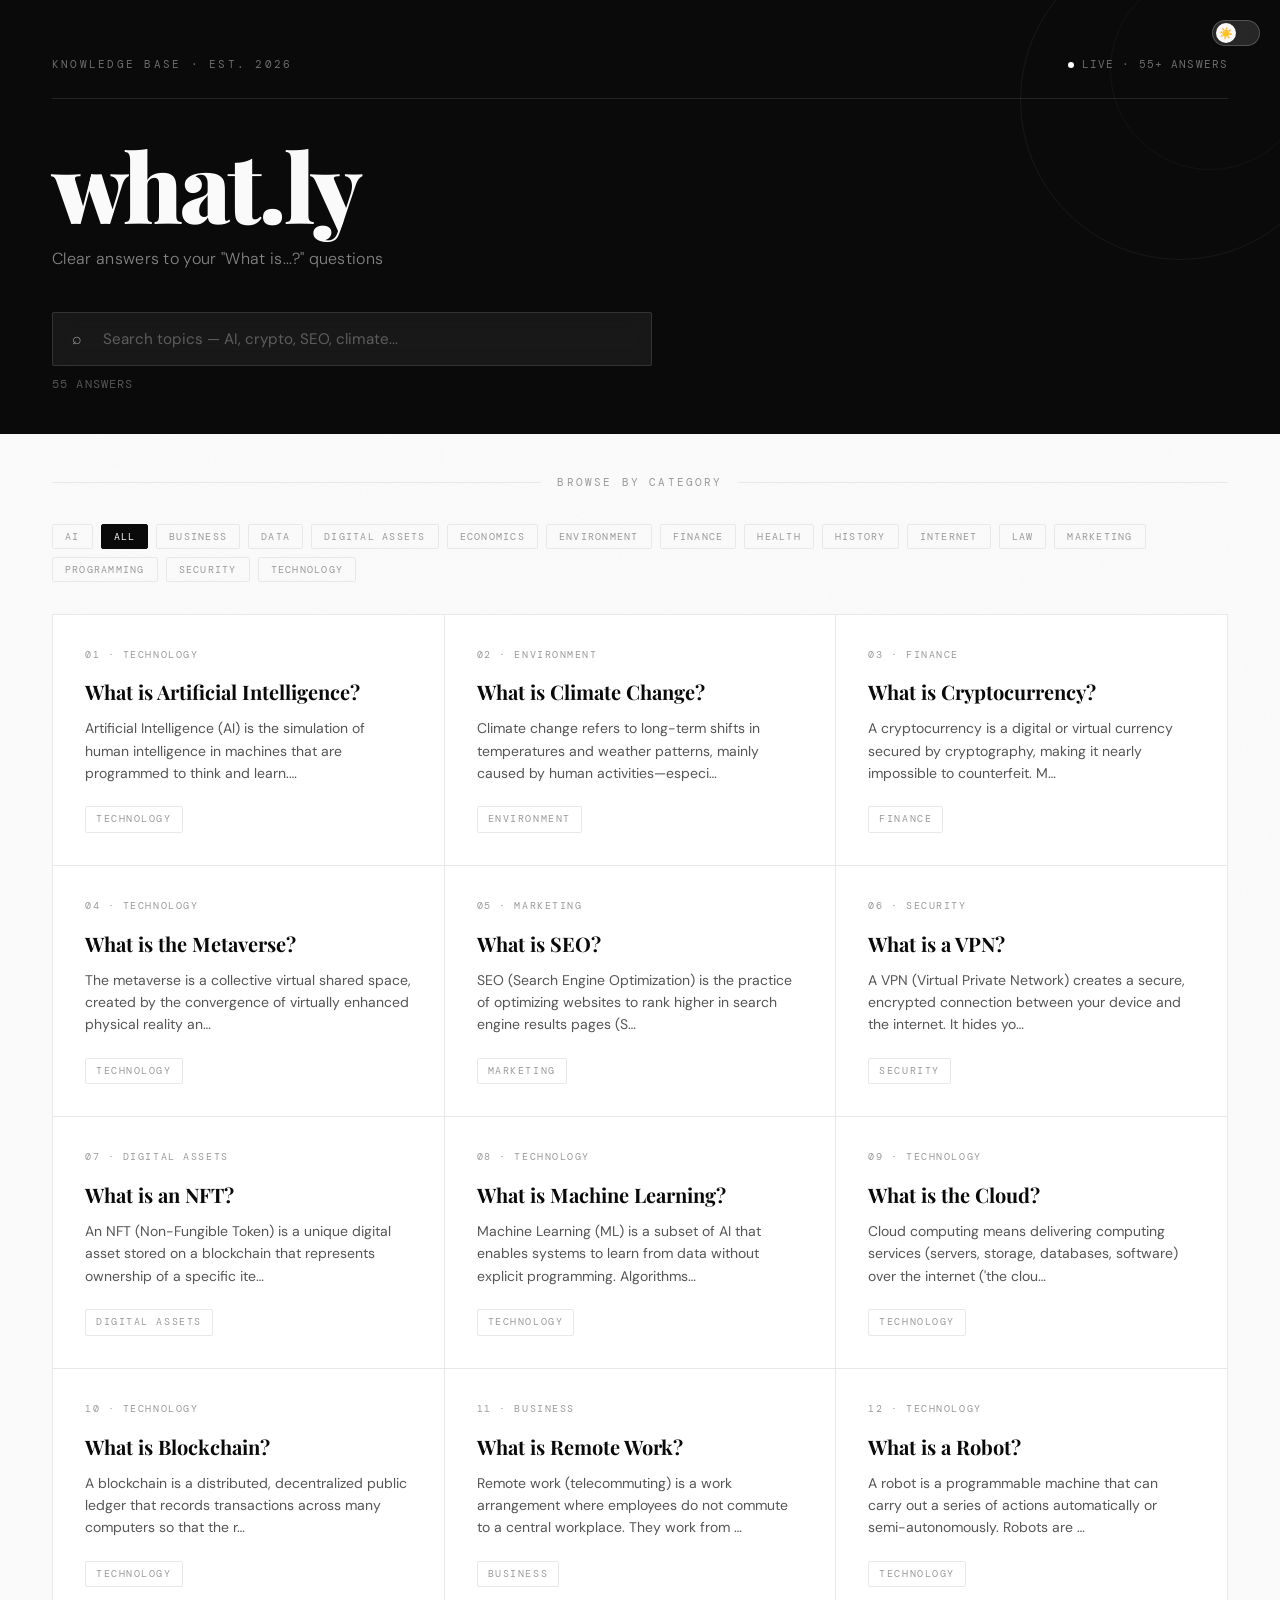
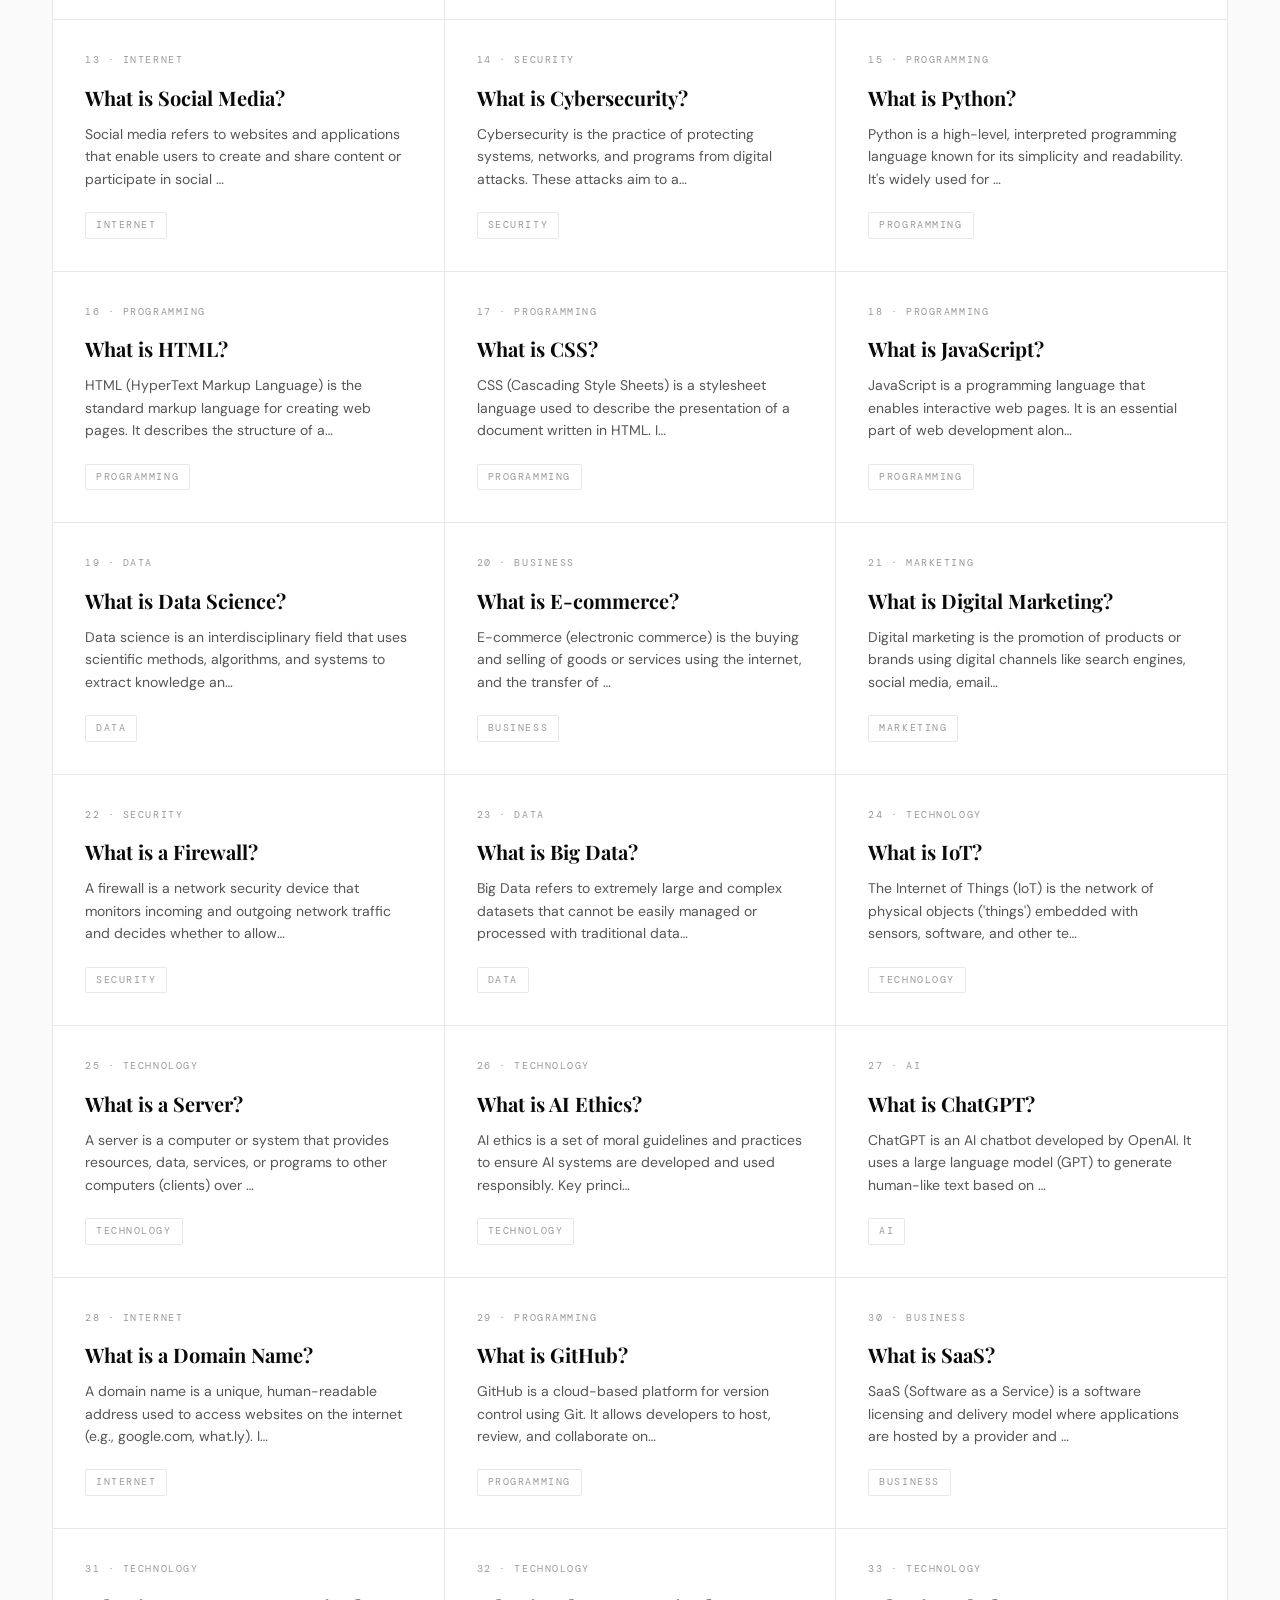
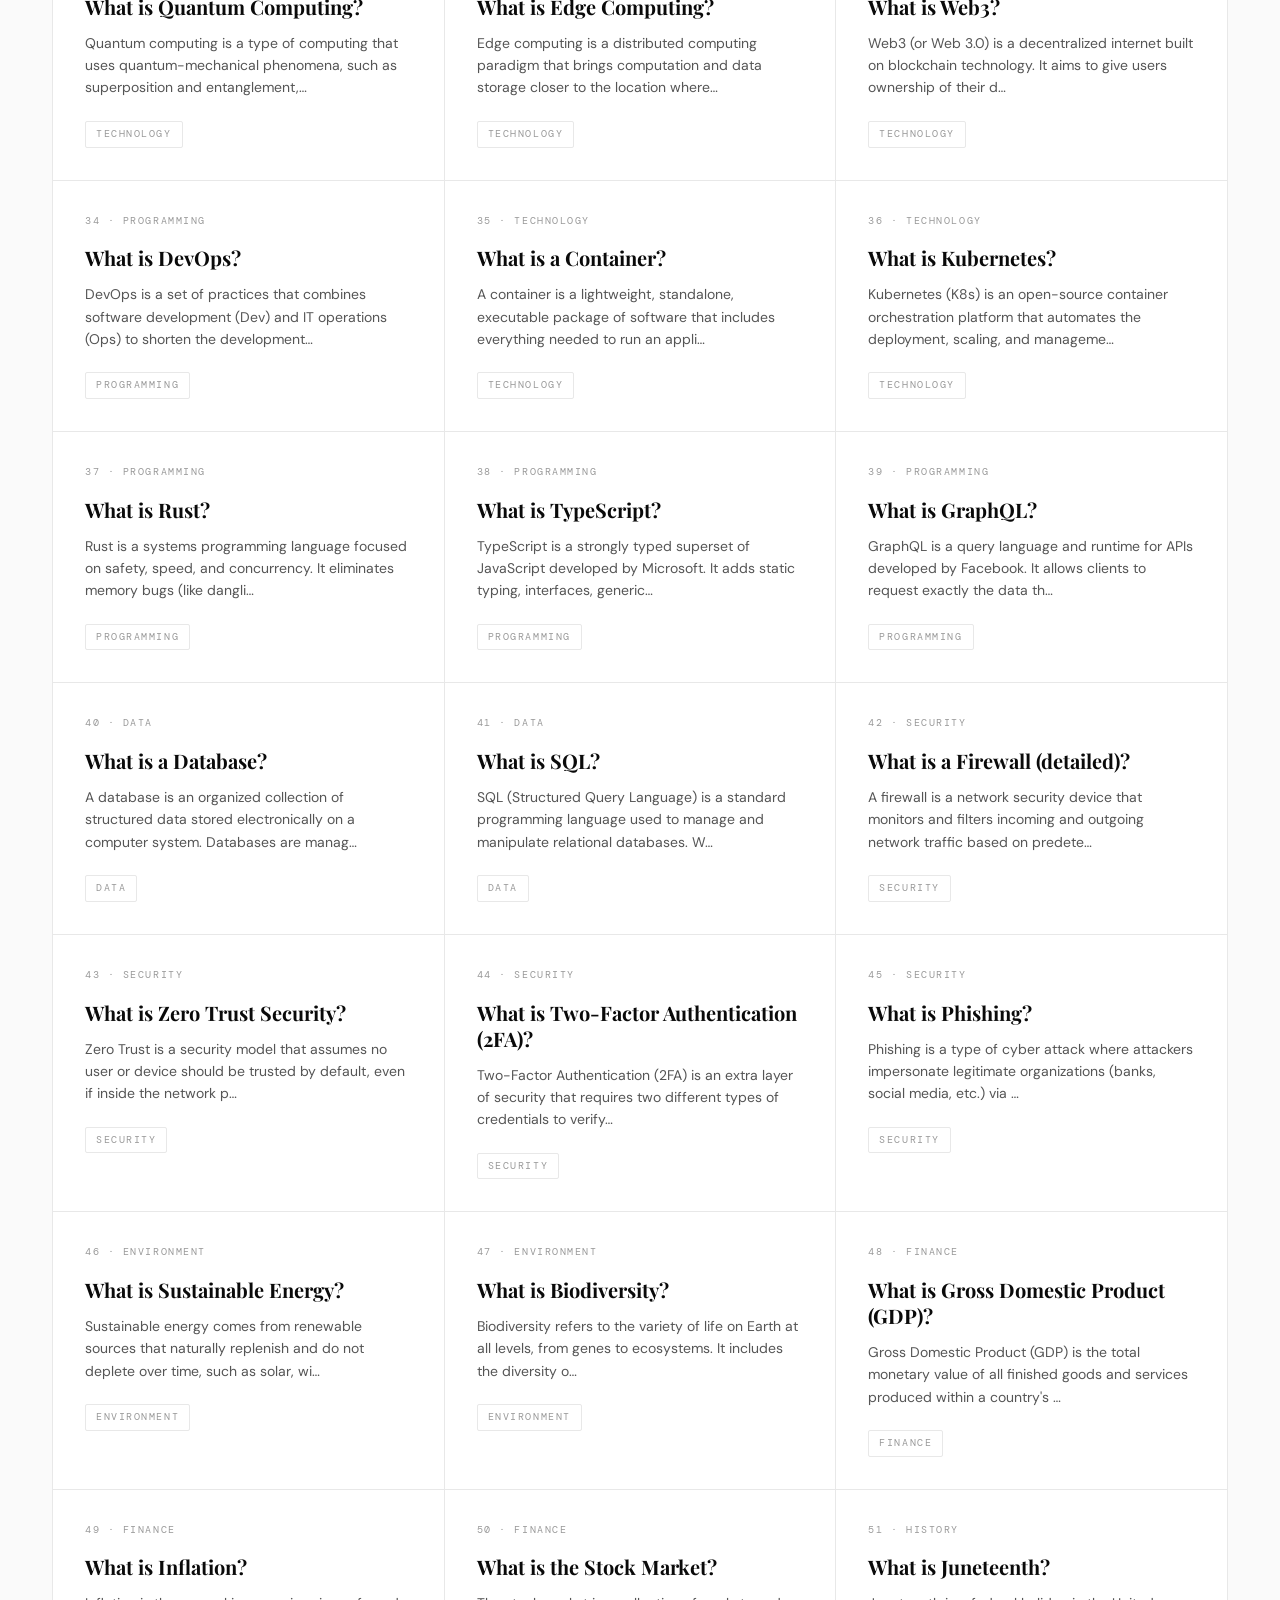
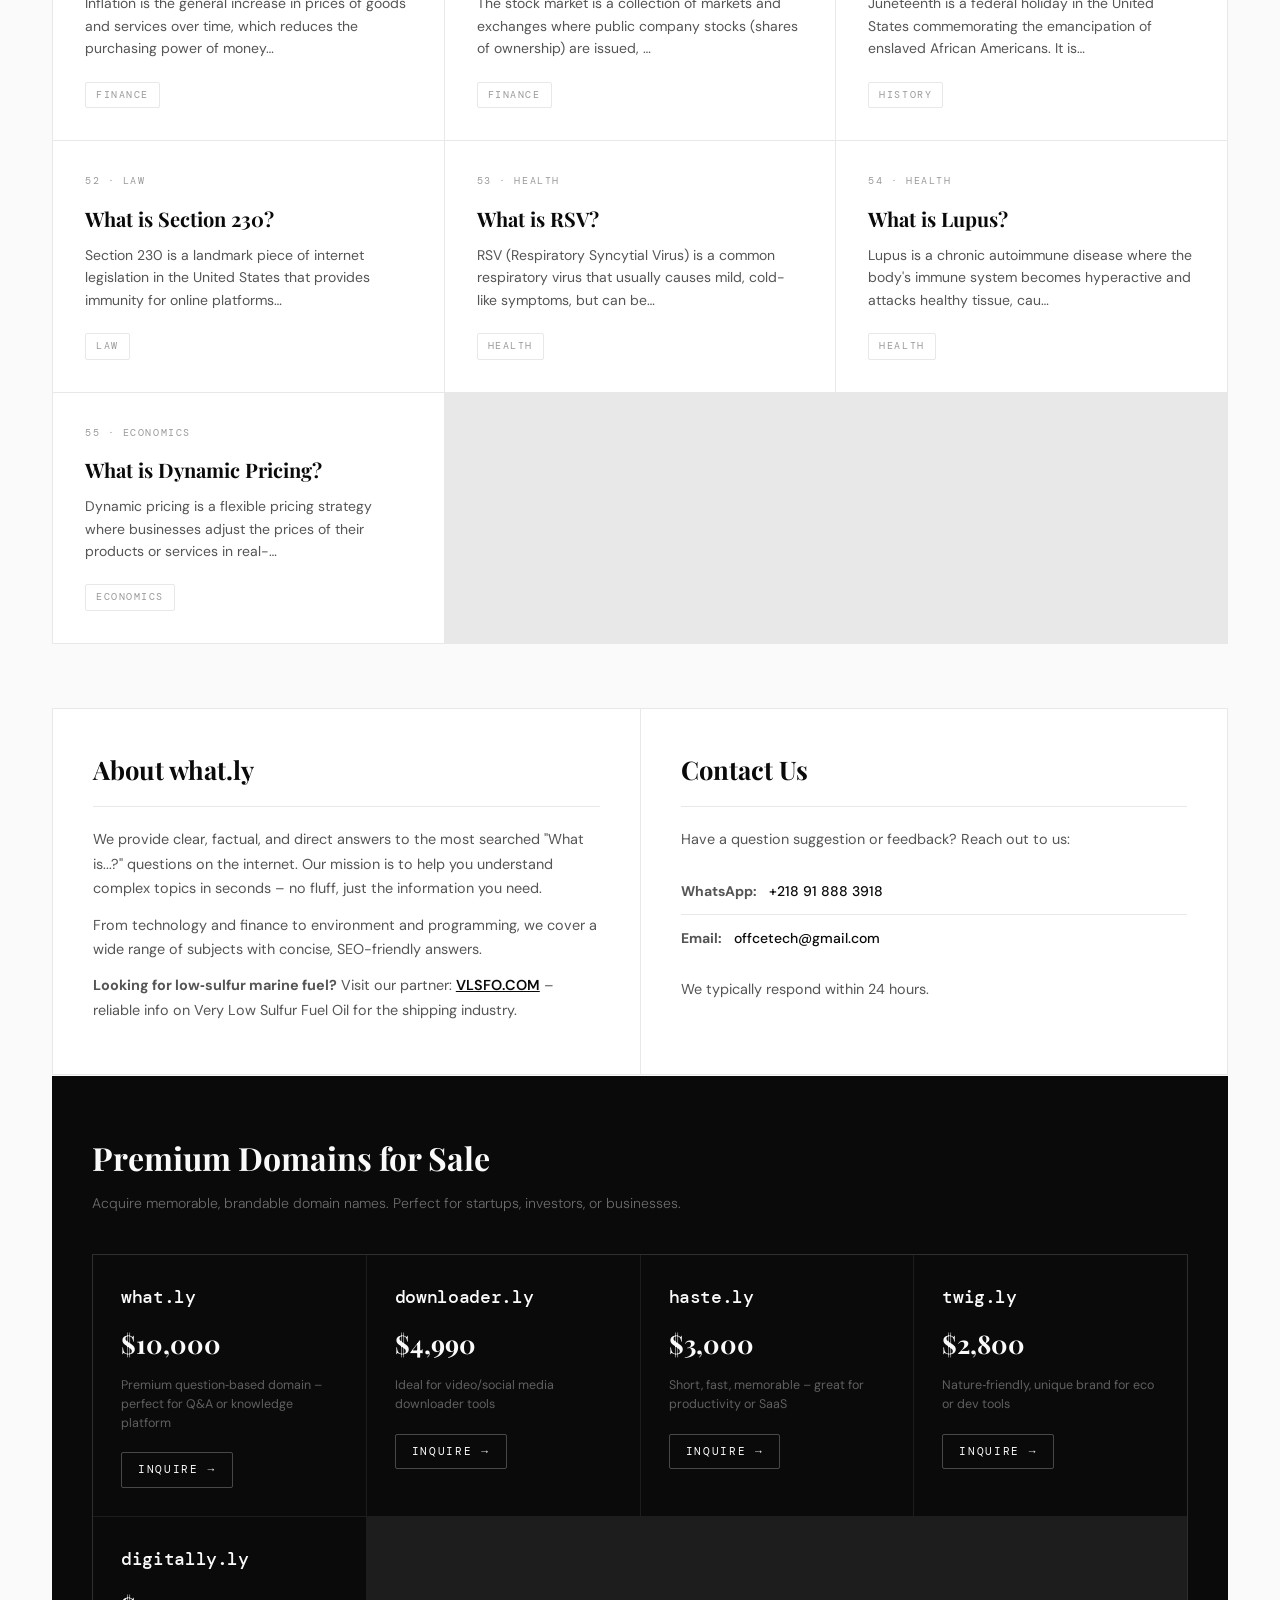
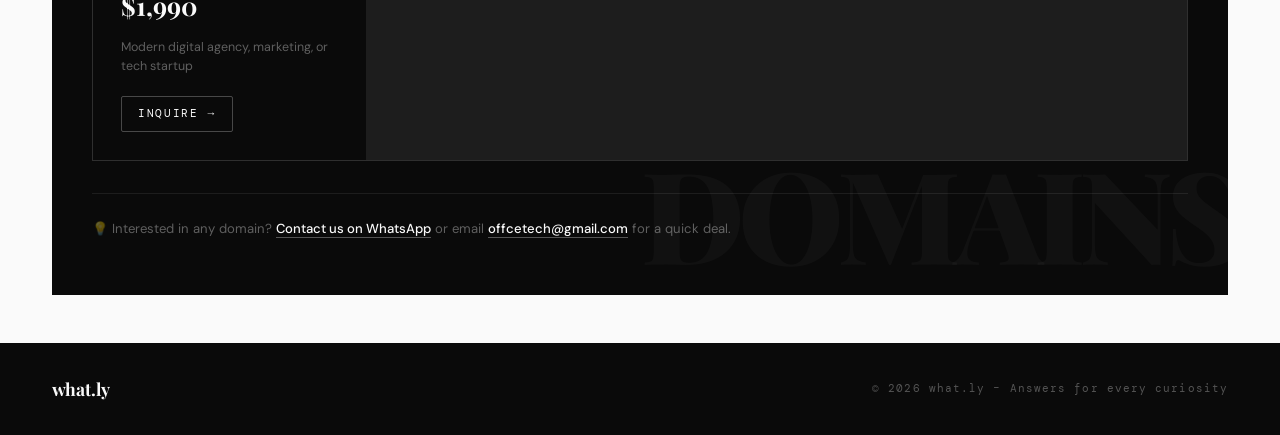
==== commit 5768d7eb: "Add theme toggle button to index.html" ====
--- a/index.html
+++ b/index.html
@@ -9,6 +9,11 @@
     <link rel="sitemap" type="application/xml" title="Sitemap" href="sitemap.xml">
 </head>
 <body>
+
+    <!-- THEME TOGGLE -->
+    <button class="theme-toggle" id="themeToggle" title="Toggle dark mode" aria-label="Toggle dark mode">
+        <span class="toggle-thumb" id="toggleThumb">☀️</span>
+    </button>
 
     <!-- HEADER -->
     <header>
--- a/style.css
+++ b/style.css
@@ -1,6 +1,6 @@
 @import url('https://fonts.googleapis.com/css2?family=Playfair+Display:wght@400;700;900&family=DM+Sans:wght@300;400;500;600&family=DM+Mono:wght@400;500&display=swap');
 
-/* ===== CSS VARIABLES ===== */
+/* ===== CSS VARIABLES — LIGHT MODE ===== */
 :root {
     --black: #0a0a0a;
     --white: #fafafa;
@@ -18,6 +18,91 @@
     --radius: 4px;
     --radius-lg: 12px;
     --transition: 0.3s cubic-bezier(0.4, 0, 0.2, 1);
+
+    /* Semantic tokens */
+    --bg-body: #fafafa;
+    --bg-card: #ffffff;
+    --bg-hover: #f4f4f4;
+    --text-primary: #0a0a0a;
+    --text-secondary: #555555;
+    --text-muted: #9a9a9a;
+    --line: #e8e8e8;
+    --header-bg: #0a0a0a;
+    --footer-bg: #0a0a0a;
+    --domains-bg: #0a0a0a;
+    --search-bg: rgba(255,255,255,0.06);
+    --search-border: rgba(255,255,255,0.12);
+}
+
+/* ===== DARK MODE VARIABLES ===== */
+[data-theme="dark"] {
+    --bg-body: #111111;
+    --bg-card: #1a1a1a;
+    --bg-hover: #222222;
+    --text-primary: #f0f0f0;
+    --text-secondary: #aaaaaa;
+    --text-muted: #666666;
+    --line: #2a2a2a;
+    --card-bg: #1a1a1a;
+    --white: #f0f0f0;
+    --gray-100: #222222;
+    --gray-200: #2a2a2a;
+    --gray-400: #777777;
+    --gray-600: #aaaaaa;
+    --gray-800: #dddddd;
+    --header-bg: #000000;
+    --footer-bg: #000000;
+    --domains-bg: #000000;
+    --search-bg: rgba(255,255,255,0.05);
+    --search-border: rgba(255,255,255,0.1);
+}
+
+/* ===== THEME TOGGLE BUTTON ===== */
+.theme-toggle {
+    position: fixed;
+    top: 1.25rem;
+    right: 1.25rem;
+    z-index: 200;
+    width: 48px;
+    height: 26px;
+    background: rgba(255,255,255,0.12);
+    border: 1px solid rgba(255,255,255,0.2);
+    border-radius: 100px;
+    cursor: pointer;
+    display: flex;
+    align-items: center;
+    padding: 3px;
+    transition: background var(--transition), border-color var(--transition);
+    backdrop-filter: blur(8px);
+}
+
+.theme-toggle:hover {
+    background: rgba(255,255,255,0.2);
+    border-color: rgba(255,255,255,0.35);
+}
+
+.toggle-thumb {
+    width: 20px;
+    height: 20px;
+    border-radius: 50%;
+    background: var(--white);
+    display: flex;
+    align-items: center;
+    justify-content: center;
+    font-size: 11px;
+    transition: transform var(--transition), background var(--transition);
+    transform: translateX(0);
+    line-height: 1;
+}
+
+[data-theme="dark"] .toggle-thumb {
+    transform: translateX(22px);
+    background: #f0f0f0;
+}
+
+[data-theme="dark"] .theme-toggle {
+    background: rgba(255,255,255,0.08);
+    border-color: rgba(255,255,255,0.15);
 }
 
 /* ===== RESET & BASE ===== */
@@ -33,8 +118,8 @@
 
 body {
     font-family: 'DM Sans', sans-serif;
-    background: var(--white);
-    color: var(--black);
+    background: var(--bg-body);
+    color: var(--text-primary);
     line-height: 1.6;
     min-height: 100vh;
     display: flex;
@@ -63,7 +148,7 @@
 
 /* ===== HEADER ===== */
 header {
-    background: var(--black);
+    background: var(--header-bg);
     color: var(--white);
     padding: 0;
     position: relative;
@@ -281,7 +366,7 @@
 
 /* ===== QUESTION CARD ===== */
 .question-card {
-    background: var(--card-bg);
+    background: var(--bg-card);
     padding: 2rem;
     position: relative;
     overflow: hidden;
@@ -333,7 +418,7 @@
 }
 
 .question-card h3 a {
-    color: var(--black);
+    color: var(--text-primary);
     text-decoration: none;
     transition: color var(--transition);
 }
@@ -344,7 +429,7 @@
 
 .question-card .short-answer {
     font-size: 0.875rem;
-    color: var(--gray-600);
+    color: var(--text-secondary);
     line-height: 1.6;
     margin-bottom: 1.25rem;
     transition: color var(--transition);
@@ -471,14 +556,14 @@
 
 .about-section,
 .contact-section {
-    background: var(--white);
+    background: var(--bg-card);
     padding: 2.5rem;
     transition: background var(--transition);
 }
 
 .about-section:hover,
 .contact-section:hover {
-    background: var(--gray-100);
+    background: var(--bg-hover);
 }
 
 .about-section h2,
@@ -486,23 +571,23 @@
     font-family: 'Playfair Display', serif;
     font-size: 1.6rem;
     font-weight: 700;
-    color: var(--black);
+    color: var(--text-primary);
     margin-bottom: 1.25rem;
     padding-bottom: 1rem;
-    border-bottom: 1px solid var(--gray-200);
+    border-bottom: 1px solid var(--line);
 }
 
 .about-section p,
 .contact-section p {
     font-size: 0.9rem;
-    color: var(--gray-600);
+    color: var(--text-secondary);
     line-height: 1.7;
     margin-bottom: 0.75rem;
 }
 
 .about-section a,
 .contact-section a {
-    color: var(--black);
+    color: var(--text-primary);
     font-weight: 600;
 }
 
@@ -539,7 +624,7 @@
 /* ===== DOMAINS SECTION ===== */
 .domains-section {
     margin: 1px 0 0;
-    background: var(--black);
+    background: var(--domains-bg);
     padding: 3.5rem 2.5rem;
     position: relative;
     overflow: hidden;
@@ -743,7 +828,7 @@
 
 /* ===== FOOTER ===== */
 footer {
-    background: var(--black);
+    background: var(--footer-bg);
     color: rgba(255,255,255,0.3);
     padding: 2rem 0;
     margin-top: auto;
@@ -810,7 +895,7 @@
 }
 
 .popup-card {
-    background: var(--white);
+    background: var(--bg-card);
     max-width: 540px;
     width: 100%;
     padding: 3rem;
@@ -831,20 +916,20 @@
     right: 1.25rem;
     width: 36px;
     height: 36px;
-    background: var(--gray-100);
+    background: var(--bg-hover);
     border: none;
     cursor: pointer;
     display: flex;
     align-items: center;
     justify-content: center;
     font-size: 1rem;
-    color: var(--black);
+    color: var(--text-primary);
     border-radius: 2px;
     transition: background var(--transition);
 }
 
 .popup-close:hover {
-    background: var(--gray-200);
+    background: var(--line);
 }
 
 .popup-category {
@@ -864,13 +949,14 @@
     line-height: 1.2;
     margin-bottom: 1.5rem;
     padding-bottom: 1.5rem;
-    border-bottom: 1px solid var(--gray-200);
+    border-bottom: 1px solid var(--line);
+    color: var(--text-primary);
 }
 
 .popup-answer {
     font-size: 0.95rem;
     line-height: 1.8;
-    color: var(--gray-800);
+    color: var(--text-secondary);
     margin-bottom: 1.5rem;
 }
 
@@ -910,9 +996,9 @@
     font-size: 0.65rem;
     letter-spacing: 0.12em;
     text-transform: uppercase;
-    color: var(--gray-400);
+    color: var(--text-muted);
     background: transparent;
-    border: 1px solid var(--gray-200);
+    border: 1px solid var(--line);
     padding: 5px 12px;
     border-radius: 2px;
     cursor: pointer;
@@ -921,9 +1007,9 @@
 
 .cat-btn:hover,
 .cat-btn.active {
-    background: var(--black);
-    color: var(--white);
-    border-color: var(--black);
+    background: var(--text-primary);
+    color: var(--bg-body);
+    border-color: var(--text-primary);
 }
 
 /* ===== RESPONSIVE ===== */
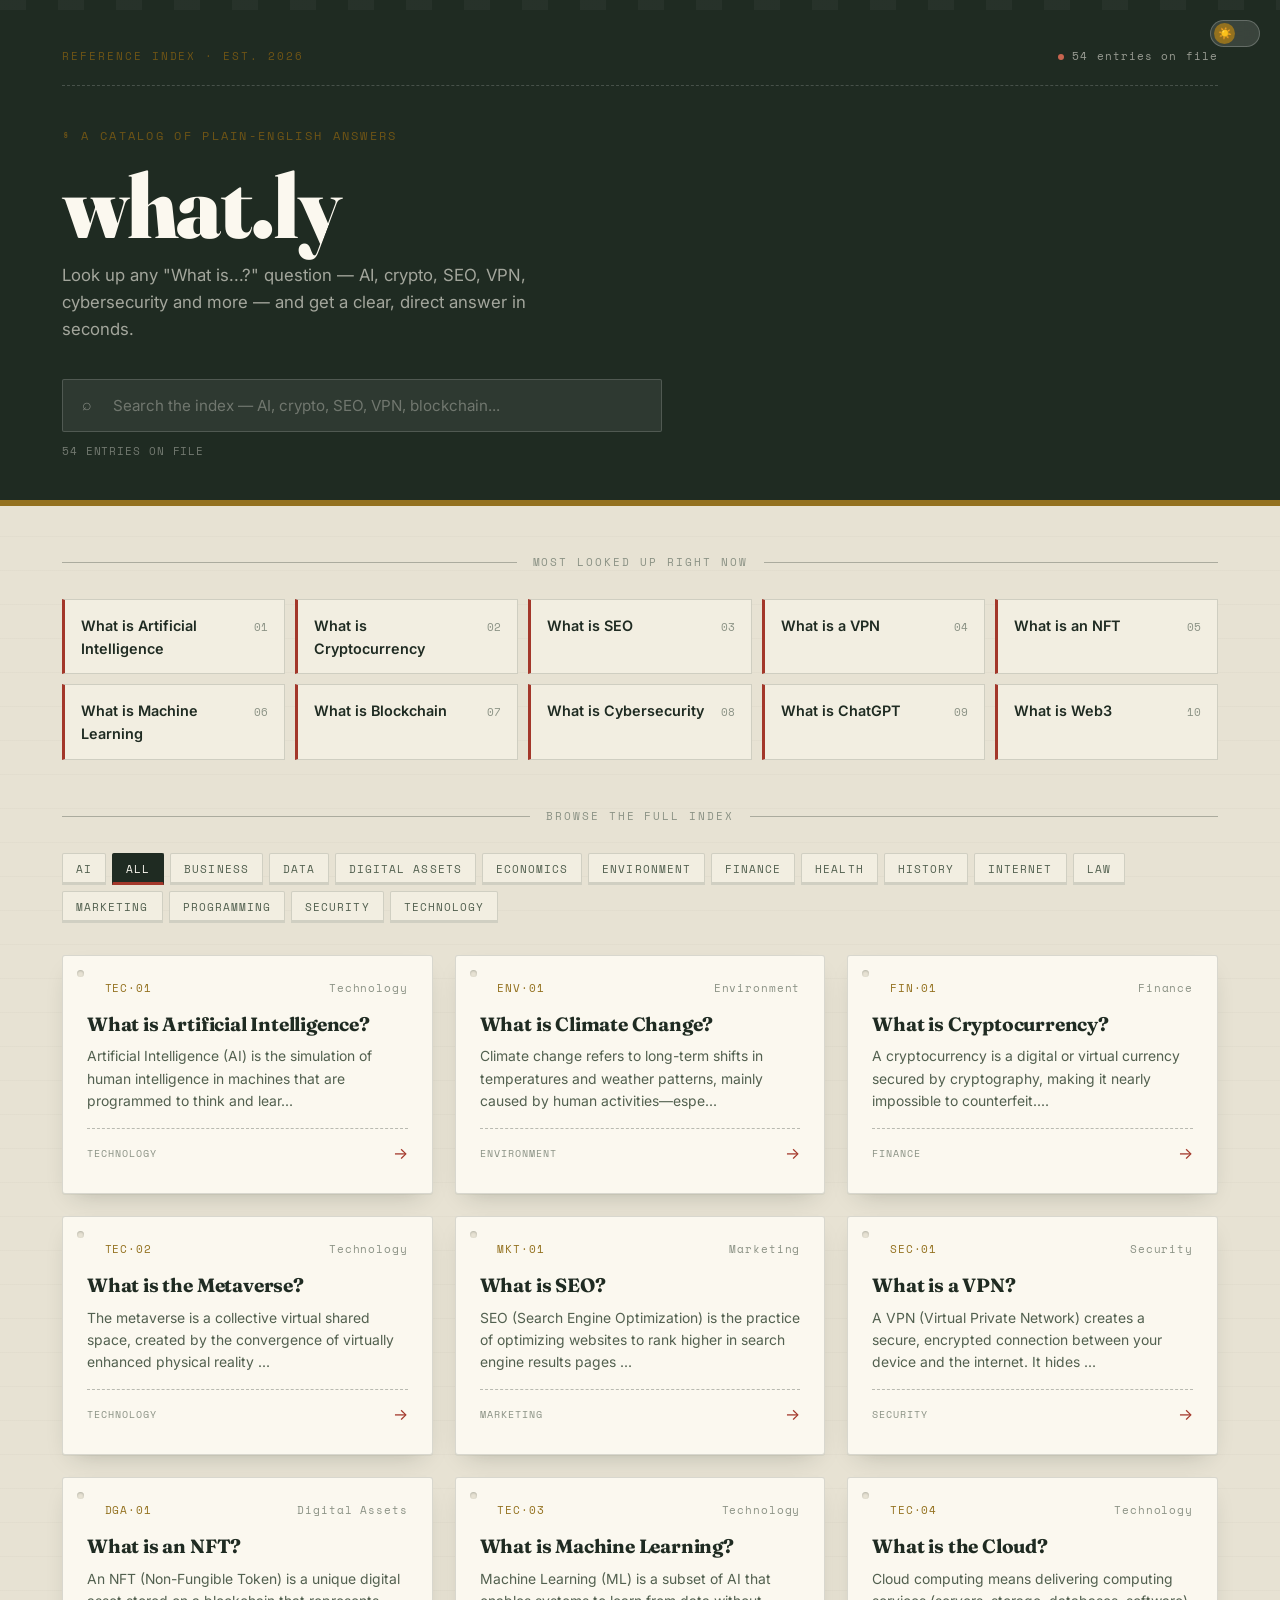
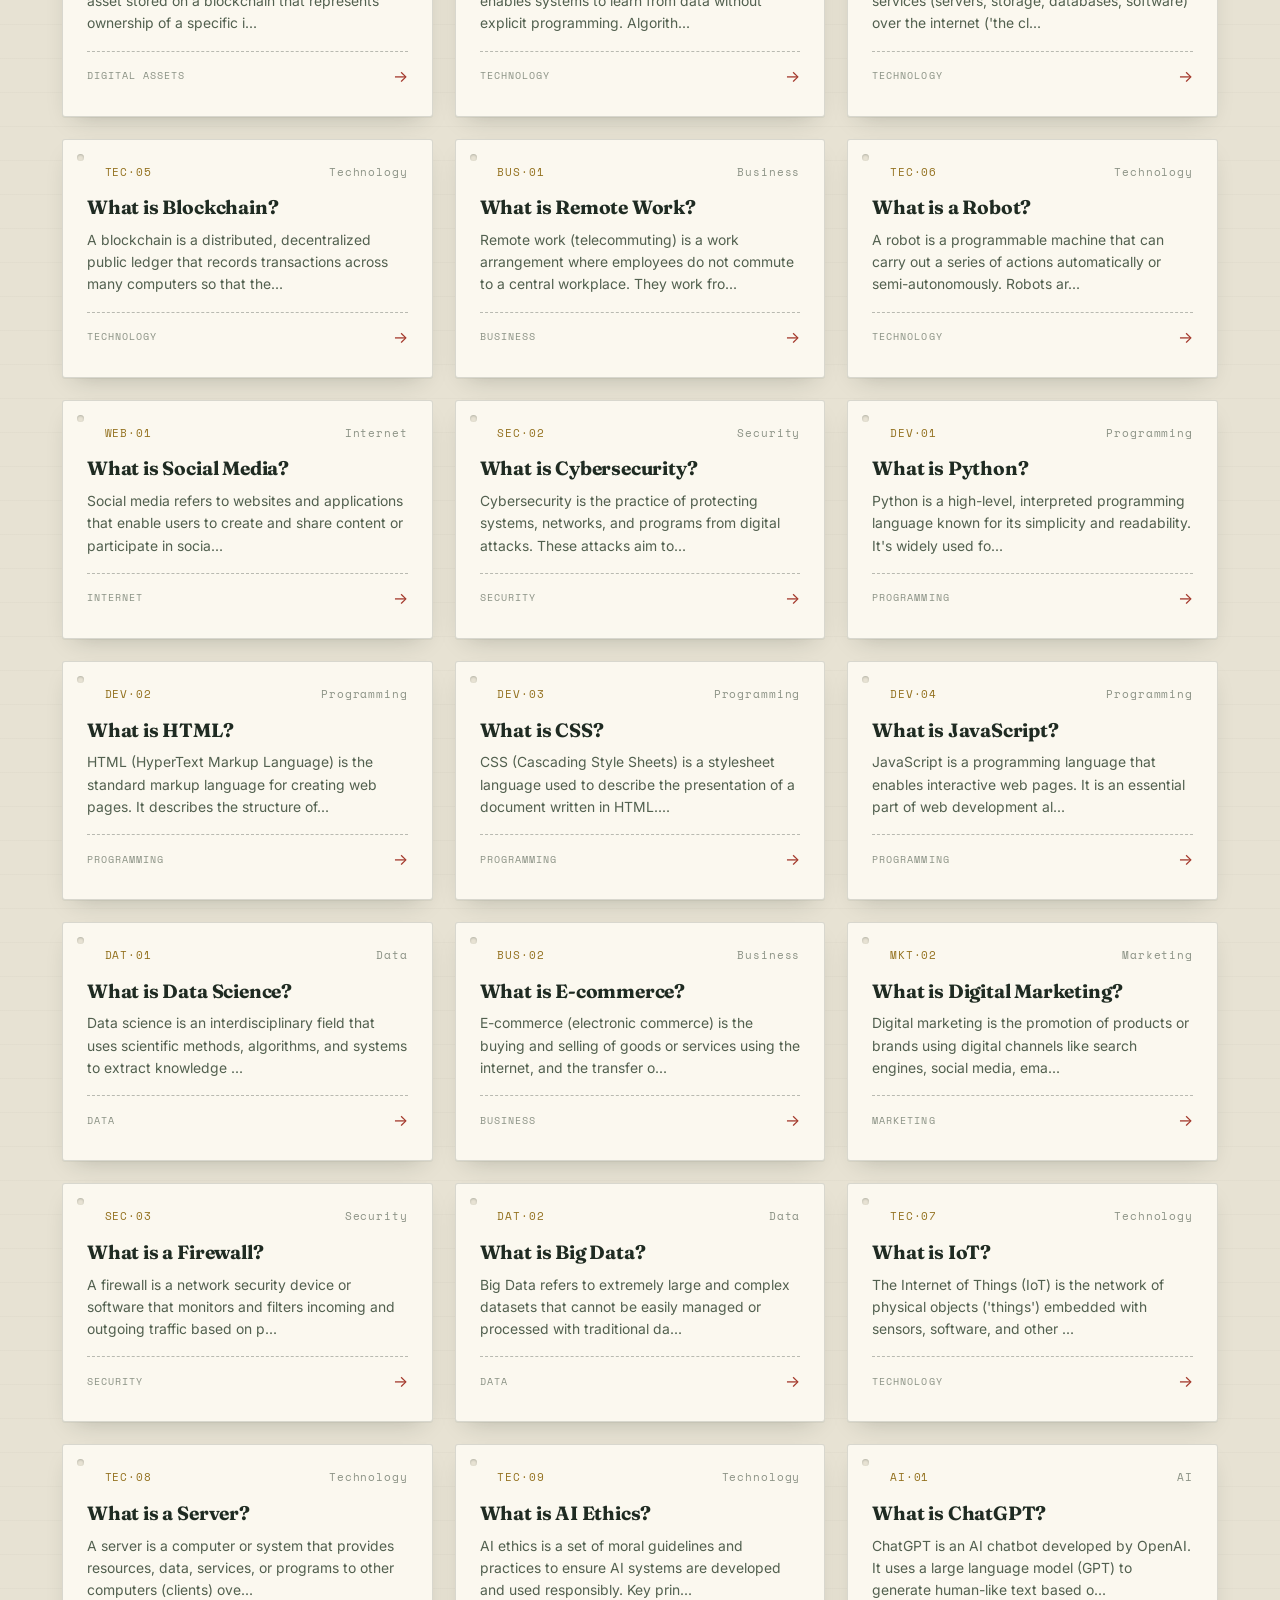
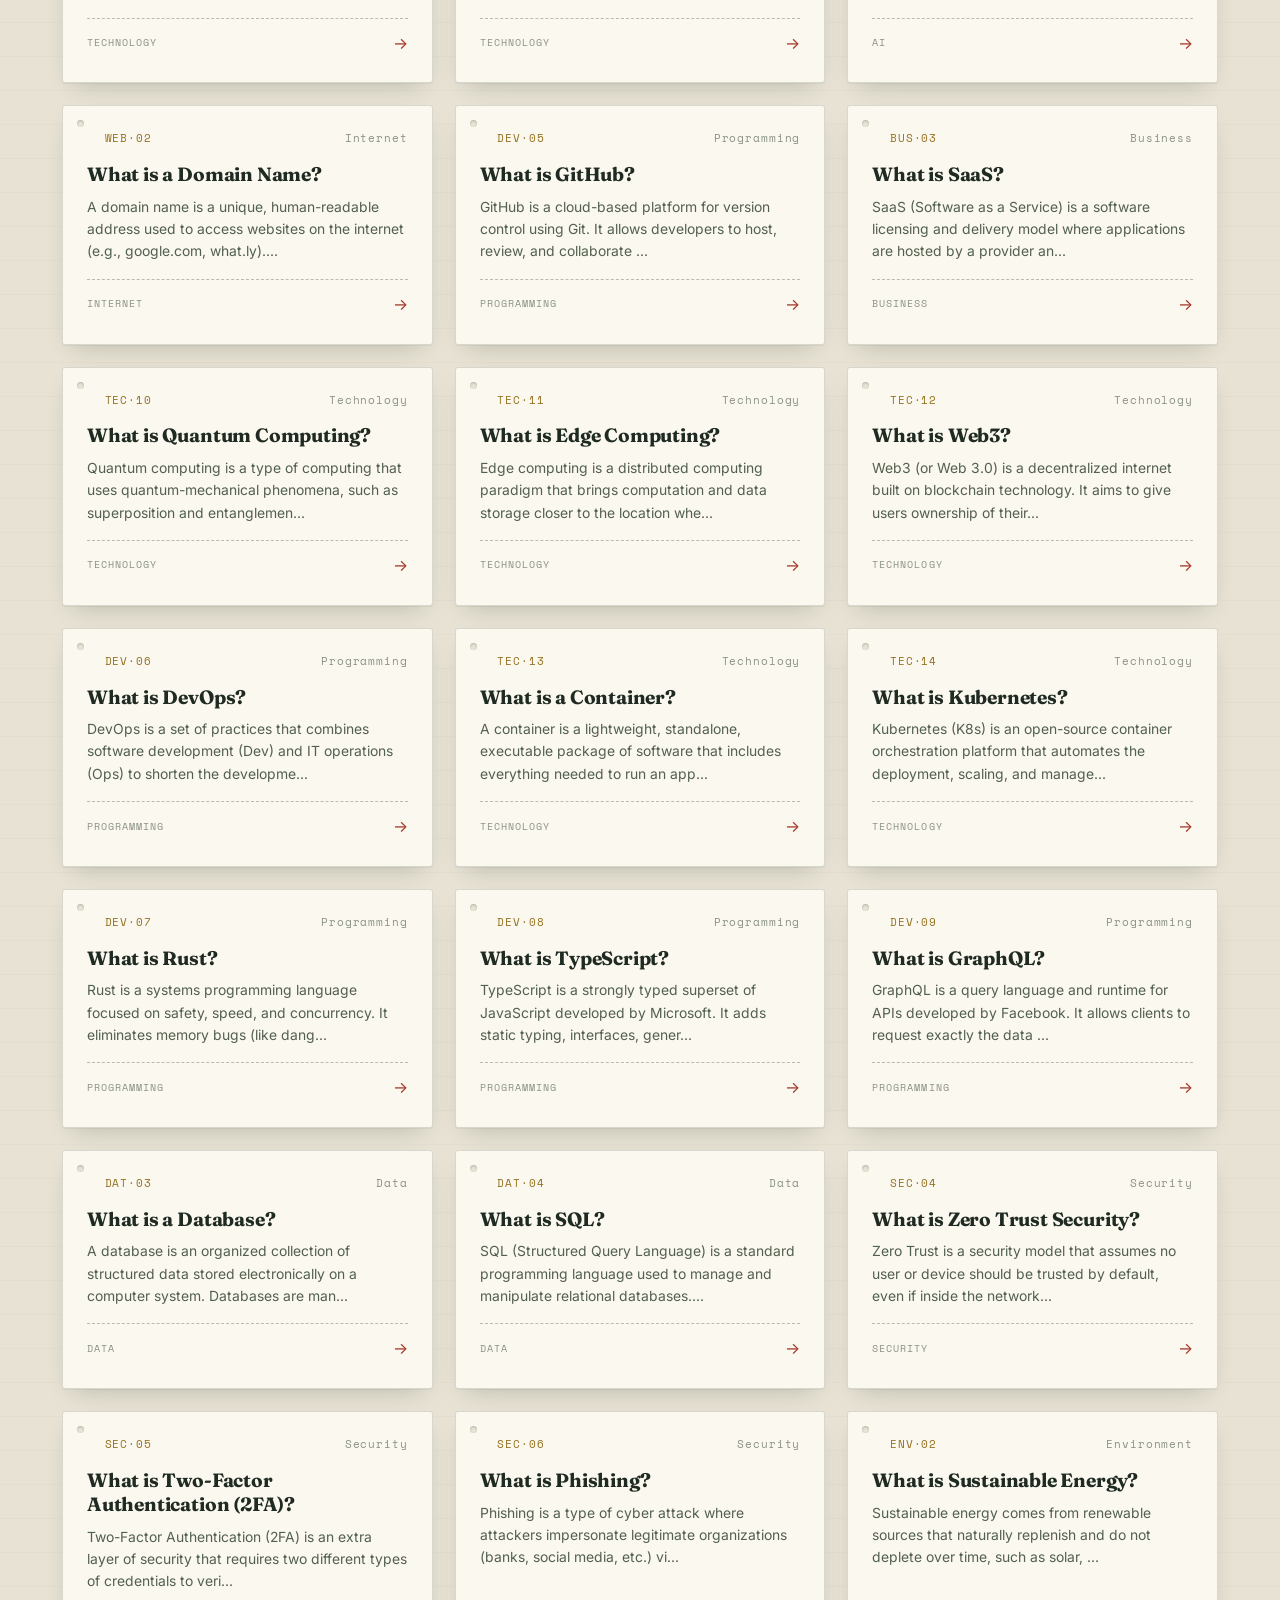
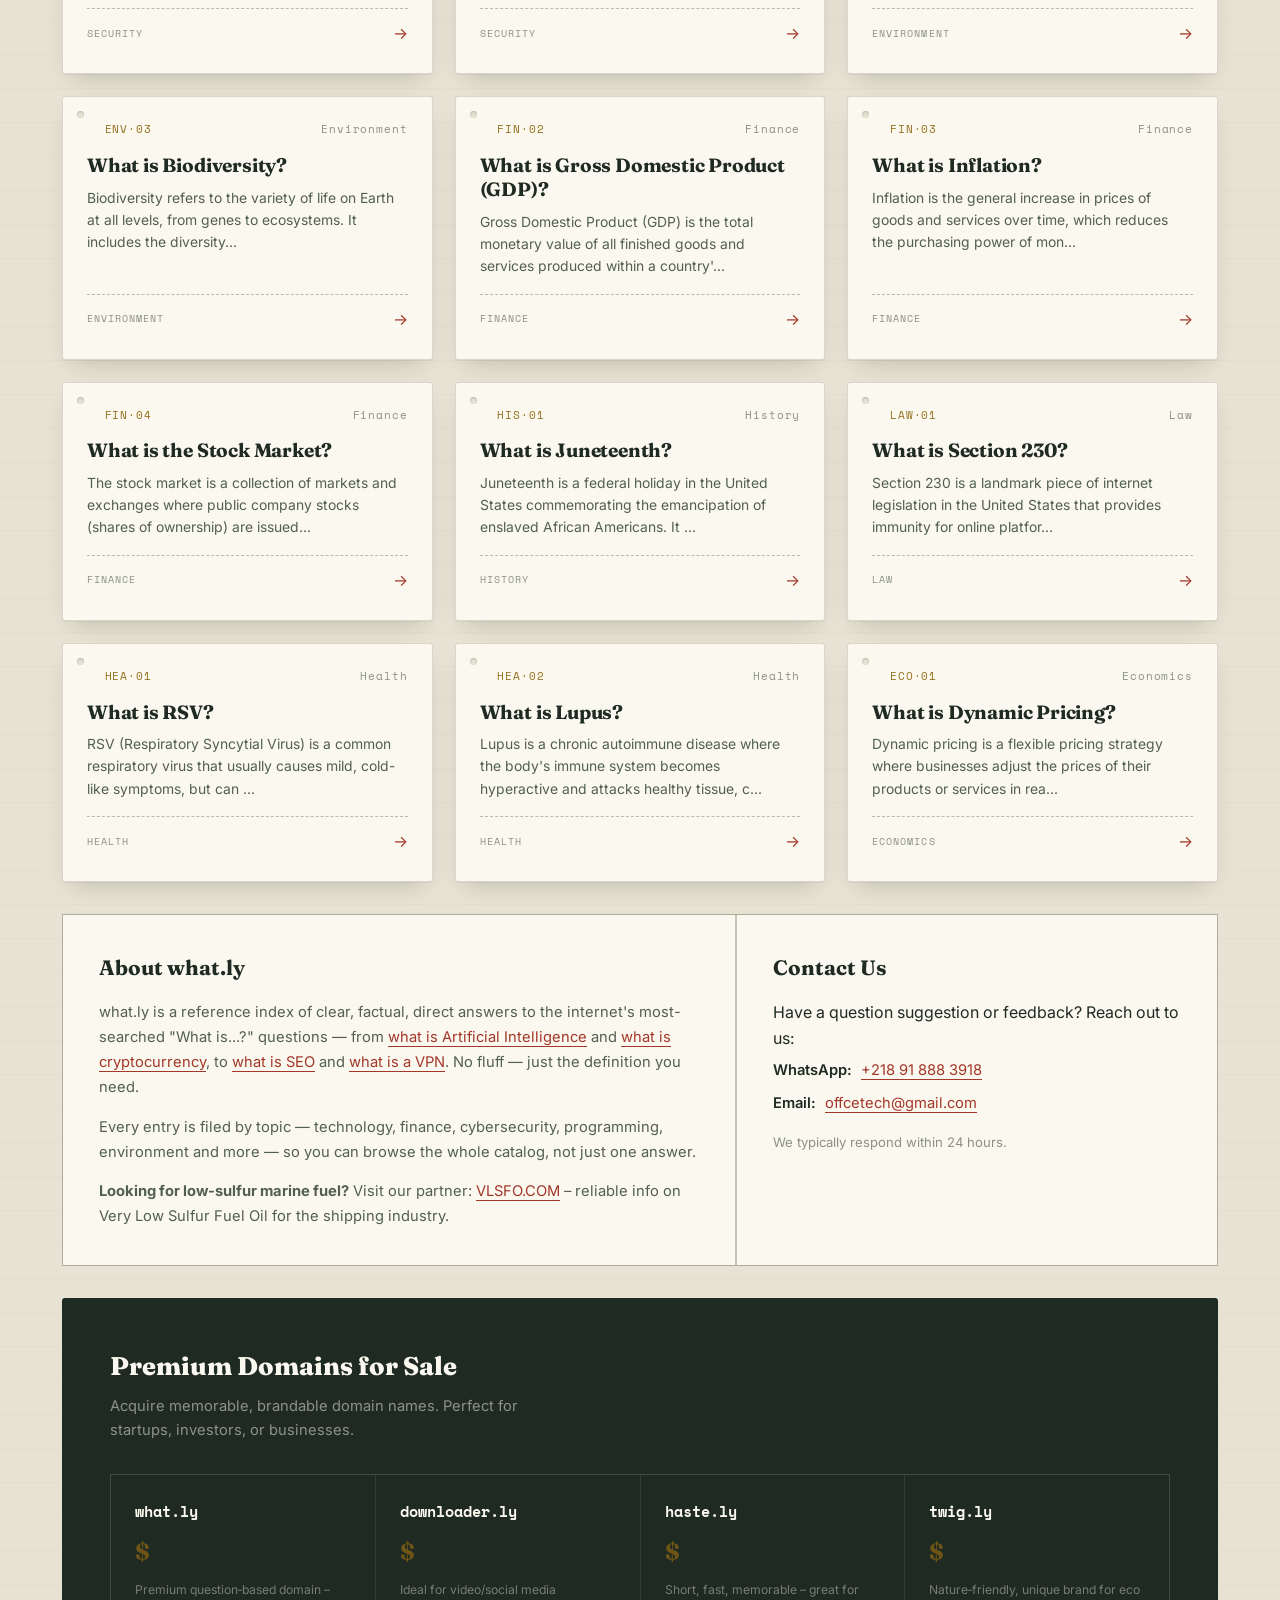
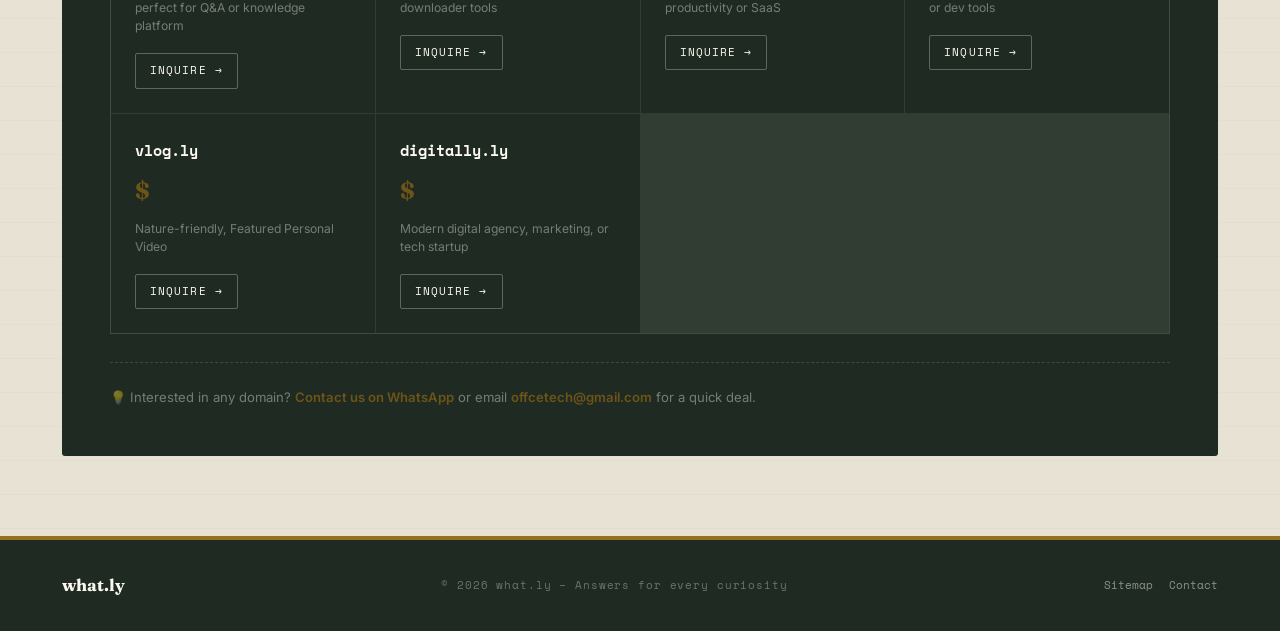
==== commit a7eb4393: "Add files via upload" ====
--- a/index.html
+++ b/index.html
@@ -3,10 +3,42 @@
 <head>
     <meta charset="UTF-8">
     <meta name="viewport" content="width=device-width, initial-scale=1.0">
-    <title>what.ly – Answers to What Questions</title>
-    <meta name="description" content="Clear and direct answers to the most asked 'What is...?' questions. 55+ topics: AI, crypto, climate change, SEO, VPN, and more.">
+    <title>what.ly – What is AI, Crypto, SEO, VPN & More? Clear Definitions</title>
+    <meta name="description" content="Fast, plain-English answers to the internet's most-searched 'What is...?' questions — AI, cryptocurrency, blockchain, SEO, VPN, cybersecurity, machine learning and 45+ more topics.">
+    <meta name="keywords" content="what is AI, what is cryptocurrency, what is SEO, what is a VPN, what is blockchain, what is NFT, what is cybersecurity, what is machine learning, definitions, glossary">
+    <meta name="robots" content="index, follow">
+    <link rel="canonical" href="https://what.ly/">
+
+    <!-- Open Graph -->
+    <meta property="og:type" content="website">
+    <meta property="og:site_name" content="what.ly">
+    <meta property="og:title" content="what.ly – Clear Answers to 'What is...?' Questions">
+    <meta property="og:description" content="Plain-English definitions for AI, cryptocurrency, blockchain, SEO, VPN, cybersecurity and 45+ more of the web's most-searched topics.">
+    <meta property="og:url" content="https://what.ly/">
+
+    <!-- Twitter -->
+    <meta name="twitter:card" content="summary">
+    <meta name="twitter:title" content="what.ly – Clear Answers to 'What is...?' Questions">
+    <meta name="twitter:description" content="Plain-English definitions for AI, cryptocurrency, blockchain, SEO, VPN, cybersecurity and 45+ more of the web's most-searched topics.">
+
     <link rel="stylesheet" href="style.css">
     <link rel="sitemap" type="application/xml" title="Sitemap" href="sitemap.xml">
+
+    <!-- WebSite schema (enables sitelinks search box) -->
+    <script type="application/ld+json">
+    {
+        "@context": "https://schema.org",
+        "@type": "WebSite",
+        "name": "what.ly",
+        "url": "https://what.ly/",
+        "description": "A reference index of clear, direct answers to the most-searched \"What is...?\" questions online.",
+        "potentialAction": {
+            "@type": "SearchAction",
+            "target": "https://what.ly/?q={search_term_string}",
+            "query-input": "required name=search_term_string"
+        }
+    }
+    </script>
 </head>
 <body>
 
@@ -20,17 +52,19 @@
         <div class="container">
             <div class="header-inner">
                 <div class="header-topbar">
-                    <span class="header-tag">Knowledge Base · EST. 2026</span>
+                    <span class="header-tag">Reference Index · Est. 2026</span>
                     <span class="header-live">
                         <span class="live-dot"></span>
-                        LIVE · 55+ ANSWERS
+                        54 entries on file
                     </span>
                 </div>
+                <span class="header-eyebrow">A catalog of plain-English answers</span>
                 <h1><a href="index.html">what.ly</a></h1>
-                <p class="header-subtitle">Clear answers to your "What is...?" questions</p>
+                <p class="header-subtitle">Look up any "What is...?" question — AI, crypto, SEO, VPN, cybersecurity and more — and get a clear, direct answer in seconds.</p>
+
                 <div class="search-box">
                     <span class="search-icon">⌕</span>
-                    <input type="text" id="searchInput" placeholder="Search topics — AI, crypto, SEO, climate...">
+                    <input type="text" id="searchInput" placeholder="Search the index — AI, crypto, SEO, VPN, blockchain...">
                 </div>
                 <div class="search-meta" id="searchMeta"></div>
             </div>
@@ -41,9 +75,19 @@
     <main>
         <div class="container">
 
+            <!-- Trending keywords: the site's top SEO-priority entries, surfaced and internally linked -->
+            <section class="trending-section" aria-labelledby="trendingLabel">
+                <div class="section-divider">
+                    <span class="section-label" id="trendingLabel">Most looked up right now</span>
+                </div>
+                <div class="trending-grid" id="trendingList">
+                    <div class="loading">Loading trending entries...</div>
+                </div>
+            </section>
+
             <!-- Category filters -->
-            <div class="section-divider" style="margin-top:2.5rem;">
-                <span class="section-label">Browse by category</span>
+            <div class="section-divider">
+                <span class="section-label">Browse the full index</span>
             </div>
             <div class="category-filters" id="categoryFilters"></div>
 
@@ -56,8 +100,8 @@
             <div class="info-sections">
                 <div class="about-section">
                     <h2>About what.ly</h2>
-                    <p>We provide clear, factual, and direct answers to the most searched "What is...?" questions on the internet. Our mission is to help you understand complex topics in seconds – no fluff, just the information you need.</p>
-                    <p>From technology and finance to environment and programming, we cover a wide range of subjects with concise, SEO-friendly answers.</p>
+                    <p>what.ly is a reference index of clear, factual, direct answers to the internet's most-searched "What is...?" questions — from <a href="question.html?id=what-is-artificial-intelligence">what is Artificial Intelligence</a> and <a href="question.html?id=what-is-cryptocurrency">what is cryptocurrency</a>, to <a href="question.html?id=what-is-seo">what is SEO</a> and <a href="question.html?id=what-is-a-vpn">what is a VPN</a>. No fluff — just the definition you need.</p>
+                    <p>Every entry is filed by topic — technology, finance, cybersecurity, programming, environment and more — so you can browse the whole catalog, not just one answer.</p>
                     <p><strong>Looking for low‑sulfur marine fuel?</strong> Visit our partner: <a href="https://vlsfo.com" target="_blank" rel="noopener noreferrer">VLSFO.COM</a> – reliable info on Very Low Sulfur Fuel Oil for the shipping industry.</p>
                 </div>
                 <div class="contact-section">
@@ -98,6 +142,10 @@
             <div class="footer-inner">
                 <span class="footer-brand">what.ly</span>
                 <span class="footer-copy">© 2026 what.ly – Answers for every curiosity</span>
+                <nav class="footer-links" aria-label="Footer">
+                    <a href="sitemap.xml">Sitemap</a>
+                    <a href="mailto:offcetech@gmail.com">Contact</a>
+                </nav>
             </div>
         </div>
     </footer>
@@ -109,7 +157,7 @@
             <span class="popup-category" id="popupCategory"></span>
             <h2 class="popup-title" id="popupTitle"></h2>
             <div class="popup-answer" id="popupAnswer"></div>
-            <a href="#" class="popup-link" id="popupLink">Read full page →</a>
+            <a href="#" class="popup-link" id="popupLink">Read full entry →</a>
         </div>
     </div>
 
--- a/style.css
+++ b/style.css
@@ -1,72 +1,80 @@
-@import url('https://fonts.googleapis.com/css2?family=Playfair+Display:wght@400;700;900&family=DM+Sans:wght@300;400;500;600&family=DM+Mono:wght@400;500&display=swap');
-
-/* ===== CSS VARIABLES — LIGHT MODE ===== */
+@import url('https://fonts.googleapis.com/css2?family=Fraunces:opsz,wght@9..144,500;9..144,600;9..144,700;9..144,900&family=Space+Mono:wght@400;700&family=Inter:wght@400;500;600;700&display=swap');
+
+/* =========================================================
+   WHAT.LY — "THE INDEX" DESIGN SYSTEM
+   A digital reference-card catalog: every entry is a card
+   filed by a category code + sequence number (its "call
+   number"), the way a library drawer would file it.
+   ========================================================= */
+
 :root {
-    --black: #0a0a0a;
-    --white: #fafafa;
-    --gray-100: #f4f4f4;
-    --gray-200: #e8e8e8;
-    --gray-400: #9a9a9a;
-    --gray-600: #555555;
-    --gray-800: #222222;
-    --accent: #0a0a0a;
-    --card-bg: #ffffff;
-    --border: rgba(0,0,0,0.08);
-    --shadow-sm: 0 2px 12px rgba(0,0,0,0.06);
-    --shadow-md: 0 8px 32px rgba(0,0,0,0.10);
-    --shadow-lg: 0 24px 64px rgba(0,0,0,0.14);
-    --radius: 4px;
-    --radius-lg: 12px;
-    --transition: 0.3s cubic-bezier(0.4, 0, 0.2, 1);
-
-    /* Semantic tokens */
-    --bg-body: #fafafa;
-    --bg-card: #ffffff;
-    --bg-hover: #f4f4f4;
-    --text-primary: #0a0a0a;
-    --text-secondary: #555555;
-    --text-muted: #9a9a9a;
-    --line: #e8e8e8;
-    --header-bg: #0a0a0a;
-    --footer-bg: #0a0a0a;
-    --domains-bg: #0a0a0a;
-    --search-bg: rgba(255,255,255,0.06);
-    --search-border: rgba(255,255,255,0.12);
-}
-
-/* ===== DARK MODE VARIABLES ===== */
+    /* ---- Palette: aged catalog paper + bottle-ink + brass + stamp red ---- */
+    --paper:        #E7E2D3;
+    --paper-card:   #FBF8EF;
+    --paper-raised: #F2EEE1;
+    --ink:          #1F2B22;
+    --ink-soft:     #52604F;
+    --ink-faint:    #8B9285;
+    --brass:        #93711F;
+    --brass-strong: #6E5416;
+    --stamp:        #A3372A;
+    --stamp-soft:   #C7644F;
+    --line:         rgba(31,43,34,0.16);
+    --line-strong:  rgba(31,43,34,0.30);
+
+    --shadow-card: 0 1px 0 rgba(31,43,34,0.05), 0 10px 24px -12px rgba(31,43,34,0.28);
+    --shadow-lift: 0 2px 0 rgba(31,43,34,0.06), 0 22px 40px -16px rgba(31,43,34,0.34);
+    --radius-card: 3px;
+    --transition: 0.25s cubic-bezier(0.4, 0, 0.2, 1);
+
+    /* Semantic */
+    --bg-body:     var(--paper);
+    --bg-card:     var(--paper-card);
+    --bg-raised:   var(--paper-raised);
+    --text-primary:   var(--ink);
+    --text-secondary: var(--ink-soft);
+    --text-muted:     var(--ink-faint);
+    --header-bg:   var(--ink);
+    --footer-bg:   var(--ink);
+    --domains-bg:  var(--ink);
+    --search-bg:      rgba(255,255,255,0.07);
+    --search-border:  rgba(255,255,255,0.16);
+}
+
 [data-theme="dark"] {
-    --bg-body: #111111;
-    --bg-card: #1a1a1a;
-    --bg-hover: #222222;
-    --text-primary: #f0f0f0;
-    --text-secondary: #aaaaaa;
-    --text-muted: #666666;
-    --line: #2a2a2a;
-    --card-bg: #1a1a1a;
-    --white: #f0f0f0;
-    --gray-100: #222222;
-    --gray-200: #2a2a2a;
-    --gray-400: #777777;
-    --gray-600: #aaaaaa;
-    --gray-800: #dddddd;
-    --header-bg: #000000;
-    --footer-bg: #000000;
-    --domains-bg: #000000;
-    --search-bg: rgba(255,255,255,0.05);
-    --search-border: rgba(255,255,255,0.1);
-}
-
-/* ===== THEME TOGGLE BUTTON ===== */
+    --paper:        #10160F;
+    --paper-card:   #182018;
+    --paper-raised: #1B2419;
+    --ink:          #EDE7D6;
+    --ink-soft:     #B7BDAA;
+    --ink-faint:    #6C7566;
+    --brass:        #D3AE55;
+    --brass-strong: #E7C572;
+    --stamp:        #E0715C;
+    --stamp-soft:   #C7644F;
+    --line:         rgba(237,231,214,0.14);
+    --line-strong:  rgba(237,231,214,0.26);
+
+    --bg-body:     var(--paper);
+    --bg-card:     var(--paper-card);
+    --bg-raised:   var(--paper-raised);
+    --header-bg:   #070A06;
+    --footer-bg:   #070A06;
+    --domains-bg:  #070A06;
+    --search-bg:      rgba(255,255,255,0.06);
+    --search-border:  rgba(255,255,255,0.14);
+}
+
+/* ===== THEME TOGGLE ===== */
 .theme-toggle {
     position: fixed;
     top: 1.25rem;
     right: 1.25rem;
     z-index: 200;
-    width: 48px;
-    height: 26px;
+    width: 50px;
+    height: 27px;
     background: rgba(255,255,255,0.12);
-    border: 1px solid rgba(255,255,255,0.2);
+    border: 1px solid rgba(255,255,255,0.22);
     border-radius: 100px;
     cursor: pointer;
     display: flex;
@@ -75,49 +83,29 @@
     transition: background var(--transition), border-color var(--transition);
     backdrop-filter: blur(8px);
 }
-
-.theme-toggle:hover {
-    background: rgba(255,255,255,0.2);
-    border-color: rgba(255,255,255,0.35);
-}
-
+.theme-toggle:hover { background: rgba(255,255,255,0.2); border-color: rgba(255,255,255,0.38); }
 .toggle-thumb {
-    width: 20px;
-    height: 20px;
-    border-radius: 50%;
-    background: var(--white);
-    display: flex;
-    align-items: center;
-    justify-content: center;
+    width: 21px; height: 21px; border-radius: 50%;
+    background: var(--brass);
+    display: flex; align-items: center; justify-content: center;
     font-size: 11px;
     transition: transform var(--transition), background var(--transition);
-    transform: translateX(0);
-    line-height: 1;
-}
-
-[data-theme="dark"] .toggle-thumb {
-    transform: translateX(22px);
-    background: #f0f0f0;
-}
-
-[data-theme="dark"] .theme-toggle {
-    background: rgba(255,255,255,0.08);
-    border-color: rgba(255,255,255,0.15);
-}
+    transform: translateX(0); line-height: 1;
+}
+[data-theme="dark"] .toggle-thumb { transform: translateX(23px); }
+[data-theme="dark"] .theme-toggle { background: rgba(255,255,255,0.08); border-color: rgba(255,255,255,0.16); }
 
 /* ===== RESET & BASE ===== */
-*, *::before, *::after {
-    margin: 0;
-    padding: 0;
-    box-sizing: border-box;
-}
-
-html {
-    scroll-behavior: smooth;
+*, *::before, *::after { margin: 0; padding: 0; box-sizing: border-box; }
+html { scroll-behavior: smooth; }
+
+@media (prefers-reduced-motion: reduce) {
+    html { scroll-behavior: auto; }
+    *, *::before, *::after { animation-duration: 0.001ms !important; animation-iteration-count: 1 !important; transition-duration: 0.001ms !important; }
 }
 
 body {
-    font-family: 'DM Sans', sans-serif;
+    font-family: 'Inter', sans-serif;
     background: var(--bg-body);
     color: var(--text-primary);
     line-height: 1.6;
@@ -125,87 +113,71 @@
     display: flex;
     flex-direction: column;
     -webkit-font-smoothing: antialiased;
-}
-
-/* ===== NOISE TEXTURE OVERLAY ===== */
-body::before {
-    content: '';
-    position: fixed;
-    inset: 0;
-    background-image: url("data:image/svg+xml,%3Csvg viewBox='0 0 256 256' xmlns='http://www.w3.org/2000/svg'%3E%3Cfilter id='noise'%3E%3CfeTurbulence type='fractalNoise' baseFrequency='0.9' numOctaves='4' stitchTiles='stitch'/%3E%3C/filter%3E%3Crect width='100%25' height='100%25' filter='url(%23noise)' opacity='0.03'/%3E%3C/svg%3E");
-    pointer-events: none;
-    z-index: 0;
-    opacity: 0.4;
-}
-
-.container {
-    max-width: 1240px;
-    margin: 0 auto;
-    padding: 0 32px;
-    position: relative;
-    z-index: 1;
-}
+    background-image:
+        repeating-linear-gradient(0deg, rgba(31,43,34,0.025) 0px, rgba(31,43,34,0.025) 1px, transparent 1px, transparent 34px);
+}
+
+.container { max-width: 1220px; margin: 0 auto; padding: 0 32px; position: relative; z-index: 1; }
+
+a { color: inherit; }
+
+/* ===== SKIP LINK / FOCUS ===== */
+:focus-visible {
+    outline: 2px solid var(--stamp);
+    outline-offset: 3px;
+}
+
+/* ===== BREADCRUMB ===== */
+.breadcrumb {
+    font-family: 'Space Mono', monospace;
+    font-size: 0.72rem;
+    letter-spacing: 0.04em;
+    color: var(--text-muted);
+    padding: 1rem 0 0;
+    display: flex;
+    gap: 0.4em;
+    flex-wrap: wrap;
+}
+.breadcrumb a { color: var(--text-secondary); text-decoration: none; border-bottom: 1px dotted var(--line-strong); }
+.breadcrumb a:hover { color: var(--stamp); }
+.breadcrumb .sep { color: var(--text-muted); }
+.breadcrumb .current { color: var(--text-primary); }
 
 /* ===== HEADER ===== */
 header {
     background: var(--header-bg);
-    color: var(--white);
-    padding: 0;
+    color: var(--paper-card);
     position: relative;
     overflow: hidden;
-}
-
-/* Decorative geometric lines */
+    border-bottom: 6px solid var(--brass);
+}
+
+/* Drawer-tab notches along the top of the header, like a card-catalog drawer front */
 header::before {
     content: '';
     position: absolute;
-    top: -60px;
-    right: -60px;
-    width: 320px;
-    height: 320px;
-    border: 1px solid rgba(255,255,255,0.06);
-    border-radius: 50%;
-    animation: rotate 30s linear infinite;
-}
-
-header::after {
-    content: '';
-    position: absolute;
-    top: -30px;
-    right: -30px;
-    width: 200px;
-    height: 200px;
-    border: 1px solid rgba(255,255,255,0.04);
-    border-radius: 50%;
-    animation: rotate 20s linear infinite reverse;
-}
-
-@keyframes rotate {
-    from { transform: rotate(0deg); }
-    to { transform: rotate(360deg); }
-}
-
-.header-inner {
-    padding: 3.5rem 0 2.5rem;
-    position: relative;
-    z-index: 2;
-}
-
-/* Top bar */
+    top: 0; left: 0; right: 0;
+    height: 10px;
+    background-image: repeating-linear-gradient(90deg, rgba(255,255,255,0.06) 0 26px, transparent 26px 58px);
+    opacity: 0.6;
+}
+
+.header-inner { padding: 3rem 0 2.5rem; position: relative; z-index: 2; }
+
 .header-topbar {
     display: flex;
     align-items: center;
     justify-content: space-between;
-    margin-bottom: 2.5rem;
-    padding-bottom: 1.5rem;
-    border-bottom: 1px solid rgba(255,255,255,0.1);
+    margin-bottom: 2.25rem;
+    padding-bottom: 1.25rem;
+    border-bottom: 1px dashed rgba(255,255,255,0.18);
+    font-family: 'Space Mono', monospace;
 }
 
 .header-tag {
-    font-family: 'DM Mono', monospace;
-    font-size: 0.7rem;
-    letter-spacing: 0.2em;
-    color: rgba(255,255,255,0.4);
+    font-size: 0.68rem;
+    letter-spacing: 0.18em;
+    color: var(--brass-strong);
     text-transform: uppercase;
 }
 
@@ -213,864 +185,424 @@
     display: flex;
     align-items: center;
     gap: 8px;
-    font-family: 'DM Mono', monospace;
-    font-size: 0.7rem;
-    color: rgba(255,255,255,0.4);
+    font-size: 0.68rem;
+    color: rgba(251,248,239,0.55);
     letter-spacing: 0.1em;
 }
 
-.live-dot {
-    width: 6px;
-    height: 6px;
-    background: #fff;
-    border-radius: 50%;
-    animation: pulse 2s ease-in-out infinite;
-}
+.live-dot { width: 6px; height: 6px; background: var(--stamp-soft); border-radius: 50%; animation: pulse 2s ease-in-out infinite; }
 
 @keyframes pulse {
     0%, 100% { opacity: 1; transform: scale(1); }
-    50% { opacity: 0.3; transform: scale(0.8); }
-}
+    50% { opacity: 0.35; transform: scale(0.8); }
+}
+
+.header-eyebrow {
+    font-family: 'Space Mono', monospace;
+    font-size: 0.72rem;
+    letter-spacing: 0.2em;
+    text-transform: uppercase;
+    color: var(--brass-strong);
+    display: inline-flex;
+    align-items: center;
+    gap: 10px;
+    margin-bottom: 1.1rem;
+}
+.header-eyebrow::before { content: '§'; font-size: 1em; }
 
 header h1 {
-    font-family: 'Playfair Display', serif;
-    font-size: clamp(3.5rem, 8vw, 6rem);
+    font-family: 'Fraunces', serif;
+    font-optical-sizing: auto;
+    font-size: clamp(3.2rem, 8vw, 5.6rem);
     font-weight: 900;
     line-height: 0.95;
-    letter-spacing: -0.03em;
-    margin-bottom: 1rem;
-}
-
-header h1 a {
-    color: var(--white);
-    text-decoration: none;
-    display: inline-block;
-    position: relative;
-    transition: var(--transition);
-}
-
+    letter-spacing: -0.02em;
+    margin-bottom: 0.85rem;
+}
+
+header h1 a { color: var(--paper-card); text-decoration: none; display: inline-block; position: relative; }
 header h1 a::after {
     content: '';
-    position: absolute;
-    bottom: -4px;
-    left: 0;
-    width: 0;
-    height: 2px;
-    background: var(--white);
-    transition: width var(--transition);
-}
-
-header h1 a:hover::after {
-    width: 100%;
-}
+    position: absolute; bottom: -2px; left: 0; width: 0; height: 3px;
+    background: var(--stamp); transition: width var(--transition);
+}
+header h1 a:hover::after { width: 100%; }
 
 .header-subtitle {
-    font-size: 1rem;
-    color: rgba(255,255,255,0.5);
-    font-weight: 300;
-    letter-spacing: 0.02em;
-    margin-bottom: 2.5rem;
-}
-
-/* ===== SEARCH BOX ===== */
-.search-box {
-    position: relative;
-    max-width: 600px;
-}
-
-.search-icon {
-    position: absolute;
-    left: 20px;
-    top: 50%;
-    transform: translateY(-50%);
-    color: var(--gray-400);
-    pointer-events: none;
-    font-size: 1rem;
-    z-index: 2;
-}
+    font-size: 1.05rem;
+    color: rgba(251,248,239,0.6);
+    font-weight: 400;
+    max-width: 46ch;
+    margin-bottom: 2.25rem;
+}
+
+.header-keywords {
+    display: flex;
+    flex-wrap: wrap;
+    gap: 8px;
+    margin-bottom: 2.25rem;
+}
+.header-keywords a {
+    font-family: 'Space Mono', monospace;
+    font-size: 0.68rem;
+    letter-spacing: 0.06em;
+    color: rgba(251,248,239,0.72);
+    text-decoration: none;
+    border: 1px solid rgba(255,255,255,0.2);
+    padding: 5px 10px;
+    border-radius: 100px;
+    transition: all var(--transition);
+    white-space: nowrap;
+}
+.header-keywords a:hover { border-color: var(--brass); color: var(--brass-strong); background: rgba(255,255,255,0.05); }
+
+/* ===== SEARCH ===== */
+.search-box { position: relative; max-width: 600px; }
+.search-icon { position: absolute; left: 20px; top: 50%; transform: translateY(-50%); color: rgba(251,248,239,0.4); pointer-events: none; font-size: 1rem; z-index: 2; }
 
 #searchInput {
     width: 100%;
     padding: 16px 20px 16px 50px;
-    background: rgba(255,255,255,0.06);
-    border: 1px solid rgba(255,255,255,0.12);
+    background: var(--search-bg);
+    border: 1px solid var(--search-border);
     border-radius: 2px;
-    font-family: 'DM Sans', sans-serif;
+    font-family: 'Inter', sans-serif;
     font-size: 0.95rem;
-    color: var(--white);
+    color: var(--paper-card);
     outline: none;
     transition: var(--transition);
-    backdrop-filter: blur(10px);
-}
-
-#searchInput::placeholder {
-    color: rgba(255,255,255,0.3);
-}
-
-#searchInput:focus {
-    background: rgba(255,255,255,0.1);
-    border-color: rgba(255,255,255,0.3);
-    box-shadow: 0 0 0 3px rgba(255,255,255,0.05);
-}
-
-/* Search results count */
+}
+#searchInput::placeholder { color: rgba(251,248,239,0.32); }
+#searchInput:focus { background: rgba(255,255,255,0.1); border-color: var(--brass); box-shadow: 0 0 0 3px rgba(147,113,31,0.18); }
+
 .search-meta {
     margin-top: 10px;
-    font-family: 'DM Mono', monospace;
-    font-size: 0.72rem;
-    color: rgba(255,255,255,0.3);
+    font-family: 'Space Mono', monospace;
+    font-size: 0.7rem;
+    color: rgba(251,248,239,0.38);
+    letter-spacing: 0.08em;
+    min-height: 18px;
+}
+
+/* ===== MAIN ===== */
+main { flex: 1; padding-bottom: 3rem; }
+
+.section-divider { display: flex; align-items: center; gap: 16px; margin: 3rem 0 1.75rem; }
+.section-divider::before, .section-divider::after { content: ''; flex: 1; height: 1px; background: var(--line-strong); }
+.section-label {
+    font-family: 'Space Mono', monospace;
+    font-size: 0.68rem;
+    letter-spacing: 0.18em;
+    text-transform: uppercase;
+    color: var(--text-muted);
+    white-space: nowrap;
+}
+
+/* ===== TRENDING / FEATURED KEYWORDS STRIP ===== */
+.trending-section { margin-top: 2rem; }
+.trending-grid {
+    display: grid;
+    grid-template-columns: repeat(auto-fill, minmax(200px, 1fr));
+    gap: 10px;
+}
+.trending-chip {
+    display: flex;
+    align-items: baseline;
+    justify-content: space-between;
+    gap: 10px;
+    background: var(--bg-raised);
+    border: 1px solid var(--line);
+    border-left: 3px solid var(--stamp);
+    padding: 0.85rem 1rem;
+    text-decoration: none;
+    color: var(--text-primary);
+    transition: var(--transition);
+    font-size: 0.9rem;
+    font-weight: 600;
+}
+.trending-chip:hover { background: var(--bg-card); border-color: var(--line-strong); transform: translateX(2px); }
+.trending-chip .rank {
+    font-family: 'Space Mono', monospace;
+    font-size: 0.68rem;
+    color: var(--text-muted);
+    font-weight: 400;
+}
+
+/* ===== CATEGORY FILTERS (drawer tabs) ===== */
+.category-filters { display: flex; gap: 6px; flex-wrap: wrap; margin: 0 0 0.5rem; }
+.cat-btn {
+    font-family: 'Space Mono', monospace;
+    font-size: 0.66rem;
     letter-spacing: 0.1em;
-    min-height: 18px;
-}
-
-/* ===== MAIN CONTENT ===== */
-main {
-    flex: 1;
-    padding-bottom: 3rem;
-}
-
-/* Section divider */
-.section-divider {
-    display: flex;
-    align-items: center;
-    gap: 16px;
-    margin: 3rem 0 2rem;
-}
-
-.section-divider::before,
-.section-divider::after {
-    content: '';
-    flex: 1;
-    height: 1px;
-    background: var(--gray-200);
-}
-
-.section-label {
-    font-family: 'DM Mono', monospace;
-    font-size: 0.68rem;
-    letter-spacing: 0.2em;
     text-transform: uppercase;
-    color: var(--gray-400);
-    white-space: nowrap;
-}
+    color: var(--text-secondary);
+    background: var(--bg-raised);
+    border: 1px solid var(--line);
+    border-bottom: 3px solid var(--line);
+    padding: 7px 13px 5px;
+    border-radius: 2px 2px 0 0;
+    cursor: pointer;
+    transition: all var(--transition);
+}
+.cat-btn:hover { border-bottom-color: var(--brass); color: var(--text-primary); }
+.cat-btn.active { background: var(--ink); color: var(--paper-card); border-color: var(--ink); border-bottom-color: var(--stamp); }
 
 /* ===== QUESTIONS GRID ===== */
 .questions-grid {
     display: grid;
-    grid-template-columns: repeat(auto-fill, minmax(340px, 1fr));
-    gap: 1px;
-    background: var(--gray-200);
-    border: 1px solid var(--gray-200);
+    grid-template-columns: repeat(auto-fill, minmax(300px, 1fr));
+    gap: 22px;
     margin: 2rem 0;
 }
 
-/* ===== QUESTION CARD ===== */
+/* ===== QUESTION CARD — "index card" ===== */
 .question-card {
     background: var(--bg-card);
-    padding: 2rem;
+    border: 1px solid var(--line);
+    border-radius: var(--radius-card);
+    padding: 1.5rem 1.5rem 1.65rem;
     position: relative;
-    overflow: hidden;
     cursor: pointer;
-    transition: var(--transition);
-}
-
-/* Hover fill effect */
+    transition: transform var(--transition), box-shadow var(--transition), border-color var(--transition);
+    box-shadow: var(--shadow-card);
+    display: flex;
+    flex-direction: column;
+    min-height: 190px;
+}
+
+/* punch-hole detail, top-left, like a physical index card */
 .question-card::before {
     content: '';
     position: absolute;
-    inset: 0;
-    background: var(--black);
-    transform: scaleY(0);
-    transform-origin: bottom;
-    transition: transform 0.4s cubic-bezier(0.4, 0, 0.2, 1);
-    z-index: 0;
-}
-
-.question-card:hover::before {
-    transform: scaleY(1);
-}
-
-.question-card > * {
+    top: 14px; left: 14px;
+    width: 7px; height: 7px;
+    border-radius: 50%;
+    background: var(--bg-body);
+    box-shadow: inset 0 1px 2px rgba(31,43,34,0.25);
+}
+
+.question-card:hover, .question-card:focus-visible {
+    transform: translateY(-3px) rotate(-0.35deg);
+    box-shadow: var(--shadow-lift);
+    border-color: var(--line-strong);
+}
+
+.card-callnumber {
+    font-family: 'Space Mono', monospace;
+    font-size: 0.68rem;
+    letter-spacing: 0.08em;
+    color: var(--brass);
+    margin-bottom: 0.9rem;
+    padding-left: 1.1rem;
+    display: flex;
+    align-items: center;
+    justify-content: space-between;
+}
+.card-callnumber .cat-name { color: var(--text-muted); font-weight: 400; }
+
+.question-card h3 { font-family: 'Fraunces', serif; font-size: 1.2rem; font-weight: 700; line-height: 1.25; margin-bottom: 0.6rem; letter-spacing: -0.01em; }
+.question-card h3 a { text-decoration: none; color: var(--text-primary); }
+.question-card h3 a:hover { color: var(--stamp); }
+
+.short-answer { font-size: 0.87rem; color: var(--text-secondary); line-height: 1.6; flex: 1; margin-bottom: 1rem; }
+
+.card-footer {
+    display: flex;
+    align-items: center;
+    justify-content: space-between;
+    border-top: 1px dashed var(--line-strong);
+    padding-top: 0.75rem;
+    margin-top: auto;
+}
+.card-footer .category {
+    font-family: 'Space Mono', monospace;
+    font-size: 0.64rem;
+    letter-spacing: 0.1em;
+    text-transform: uppercase;
+    color: var(--text-muted);
+}
+.card-arrow { font-size: 1rem; color: var(--stamp); transition: transform var(--transition); }
+.question-card:hover .card-arrow { transform: translateX(4px); }
+
+/* fade-up entrance */
+@keyframes fadeUp { from { opacity: 0; transform: translateY(18px); } to { opacity: 1; transform: translateY(0); } }
+.question-card { animation: fadeUp 0.45s ease both; }
+.question-card:nth-child(1) { animation-delay: .03s; } .question-card:nth-child(2) { animation-delay: .06s; }
+.question-card:nth-child(3) { animation-delay: .09s; } .question-card:nth-child(4) { animation-delay: .12s; }
+.question-card:nth-child(5) { animation-delay: .15s; } .question-card:nth-child(6) { animation-delay: .18s; }
+.question-card:nth-child(7) { animation-delay: .21s; } .question-card:nth-child(8) { animation-delay: .24s; }
+.question-card:nth-child(9) { animation-delay: .27s; }
+
+/* ===== SINGLE QUESTION PAGE ===== */
+#questionDetail {
+    background: var(--bg-card);
+    border: 1px solid var(--line);
+    border-radius: var(--radius-card);
+    padding: 2.75rem;
+    margin: 1.75rem 0 2.5rem;
+    box-shadow: var(--shadow-card);
     position: relative;
-    z-index: 1;
-}
-
-/* Card number */
-.card-number {
-    font-family: 'DM Mono', monospace;
-    font-size: 0.65rem;
-    color: var(--gray-400);
-    letter-spacing: 0.15em;
-    margin-bottom: 1rem;
-    transition: color var(--transition);
-}
-
-.question-card:hover .card-number {
-    color: rgba(255,255,255,0.3);
-}
-
-.question-card h3 {
-    font-family: 'Playfair Display', serif;
-    font-size: 1.25rem;
-    font-weight: 700;
-    line-height: 1.3;
-    margin-bottom: 0.75rem;
-}
-
-.question-card h3 a {
-    color: var(--text-primary);
-    text-decoration: none;
-    transition: color var(--transition);
-}
-
-.question-card:hover h3 a {
-    color: var(--white);
-}
-
-.question-card .short-answer {
-    font-size: 0.875rem;
-    color: var(--text-secondary);
-    line-height: 1.6;
-    margin-bottom: 1.25rem;
-    transition: color var(--transition);
-}
-
-.question-card:hover .short-answer {
-    color: rgba(255,255,255,0.6);
-}
-
-.question-card .category {
-    display: inline-flex;
-    align-items: center;
-    gap: 6px;
-    font-family: 'DM Mono', monospace;
-    font-size: 0.65rem;
-    letter-spacing: 0.15em;
+}
+#questionDetail::before {
+    content: '';
+    position: absolute; top: 22px; left: 22px;
+    width: 8px; height: 8px; border-radius: 50%;
+    background: var(--bg-body); box-shadow: inset 0 1px 2px rgba(31,43,34,0.25);
+}
+
+.answer-meta {
+    font-family: 'Space Mono', monospace;
+    font-size: 0.7rem;
+    letter-spacing: 0.1em;
     text-transform: uppercase;
-    color: var(--gray-400);
-    border: 1px solid var(--gray-200);
-    padding: 4px 10px;
-    border-radius: 2px;
-    transition: all var(--transition);
-}
-
-.question-card:hover .category {
-    color: rgba(255,255,255,0.5);
-    border-color: rgba(255,255,255,0.2);
-}
-
-/* Arrow indicator on hover */
-.card-arrow {
-    position: absolute;
-    bottom: 1.5rem;
-    right: 1.5rem;
-    width: 32px;
-    height: 32px;
-    display: flex;
-    align-items: center;
-    justify-content: center;
-    opacity: 0;
-    transform: translate(-4px, 4px);
-    transition: all var(--transition);
-    color: var(--white);
-    font-size: 1rem;
-}
-
-.question-card:hover .card-arrow {
-    opacity: 1;
-    transform: translate(0, 0);
-}
-
-/* ===== QUESTION DETAIL PAGE ===== */
-#questionDetail {
-    background: var(--white);
-    margin: 3rem 0;
-    max-width: 760px;
+    color: var(--brass);
+    display: flex;
+    gap: 1.5rem;
+    margin: 0.75rem 0 1.75rem;
+    padding-bottom: 1.5rem;
+    border-bottom: 1px dashed var(--line-strong);
 }
 
 #questionDetail h1 {
-    font-family: 'Playfair Display', serif;
-    font-size: clamp(2rem, 4vw, 3rem);
-    font-weight: 900;
-    line-height: 1.1;
-    letter-spacing: -0.02em;
-    margin-bottom: 2rem;
-    padding-bottom: 2rem;
-    border-bottom: 1px solid var(--gray-200);
-}
-
-.answer-meta {
-    display: flex;
-    gap: 2rem;
-    margin-bottom: 2rem;
-    font-family: 'DM Mono', monospace;
-    font-size: 0.72rem;
-    color: var(--gray-400);
-    letter-spacing: 0.1em;
-}
-
-#questionDetail .answer {
-    font-size: 1.1rem;
-    line-height: 1.85;
-    color: var(--gray-800);
-}
-
-#questionDetail .answer p {
-    margin-bottom: 1.25rem;
-}
-
-#questionDetail .answer ul,
-#questionDetail .answer ol {
-    margin: 1rem 0 1.25rem 1.5rem;
-}
+    font-family: 'Fraunces', serif;
+    font-size: clamp(1.8rem, 4vw, 2.5rem);
+    font-weight: 800;
+    line-height: 1.15;
+    letter-spacing: -0.01em;
+    padding-left: 1.4rem;
+}
+
+.answer { font-size: 1.05rem; line-height: 1.85; color: var(--text-secondary); }
+.answer p { margin-bottom: 1.1rem; }
+.answer p:last-child { margin-bottom: 0; }
 
 .back-link {
     display: inline-flex;
     align-items: center;
     gap: 8px;
-    font-family: 'DM Mono', monospace;
-    font-size: 0.78rem;
-    letter-spacing: 0.1em;
+    margin-top: 2rem;
+    font-family: 'Space Mono', monospace;
+    font-size: 0.75rem;
+    letter-spacing: 0.08em;
     text-transform: uppercase;
-    color: var(--black);
+    color: var(--text-primary);
     text-decoration: none;
-    border-bottom: 1px solid var(--black);
+    border-bottom: 1px solid var(--text-primary);
     padding-bottom: 2px;
-    margin-top: 2.5rem;
-    transition: opacity var(--transition);
-}
-
-.back-link:hover {
-    opacity: 0.5;
-}
-
-/* ===== INFO SECTIONS ===== */
+}
+.back-link:hover { color: var(--stamp); border-color: var(--stamp); }
+
+/* Related entries (internal linking block) */
+.related-section { margin-top: 0; }
+.related-grid { display: grid; grid-template-columns: repeat(auto-fill, minmax(240px,1fr)); gap: 14px; }
+.related-card {
+    display: block;
+    background: var(--bg-card);
+    border: 1px solid var(--line);
+    border-radius: var(--radius-card);
+    padding: 1rem 1.15rem;
+    text-decoration: none;
+    color: var(--text-primary);
+    font-size: 0.88rem;
+    font-weight: 600;
+    transition: var(--transition);
+}
+.related-card:hover { border-color: var(--stamp); transform: translateY(-2px); }
+.related-card span { display: block; font-family: 'Space Mono', monospace; font-weight: 400; font-size: 0.65rem; color: var(--text-muted); margin-top: 4px; text-transform: uppercase; letter-spacing: 0.08em; }
+
+/* ===== ABOUT & CONTACT ===== */
 .info-sections {
     display: grid;
-    grid-template-columns: 1fr 1fr;
-    gap: 1px;
-    background: var(--gray-200);
-    border: 1px solid var(--gray-200);
-    margin: 4rem 0 0;
-}
-
-.about-section,
-.contact-section {
-    background: var(--bg-card);
-    padding: 2.5rem;
-    transition: background var(--transition);
-}
-
-.about-section:hover,
-.contact-section:hover {
-    background: var(--bg-hover);
-}
-
-.about-section h2,
-.contact-section h2 {
-    font-family: 'Playfair Display', serif;
-    font-size: 1.6rem;
+    grid-template-columns: 1.4fr 1fr;
+    gap: 1.5px;
+    background: var(--line);
+    border: 1px solid var(--line);
+    margin: 2rem 0;
+}
+.about-section, .contact-section { background: var(--bg-card); padding: 2.25rem; }
+.about-section h2, .contact-section h2 {
+    font-family: 'Fraunces', serif;
+    font-size: 1.3rem;
     font-weight: 700;
-    color: var(--text-primary);
-    margin-bottom: 1.25rem;
-    padding-bottom: 1rem;
-    border-bottom: 1px solid var(--line);
-}
-
-.about-section p,
-.contact-section p {
-    font-size: 0.9rem;
-    color: var(--text-secondary);
-    line-height: 1.7;
-    margin-bottom: 0.75rem;
-}
-
-.about-section a,
-.contact-section a {
-    color: var(--text-primary);
-    font-weight: 600;
-}
-
-.contact-details {
-    list-style: none;
-    margin: 1rem 0;
-}
-
-.contact-details li {
-    display: flex;
-    align-items: flex-start;
-    gap: 12px;
-    padding: 0.75rem 0;
-    border-bottom: 1px solid var(--gray-200);
-    font-size: 0.875rem;
-    color: var(--gray-600);
-}
-
-.contact-details li:last-child {
-    border-bottom: none;
-}
-
-.contact-details a {
-    color: var(--black);
-    text-decoration: none;
-    font-weight: 500;
-    word-break: break-all;
-}
-
-.contact-details a:hover {
-    text-decoration: underline;
-}
+    margin-bottom: 1rem;
+}
+.about-section p { font-size: 0.92rem; color: var(--text-secondary); margin-bottom: 0.9rem; line-height: 1.7; }
+.about-section p:last-child { margin-bottom: 0; }
+.about-section a, .contact-section a { color: var(--stamp); text-decoration: none; border-bottom: 1px solid currentColor; }
+.about-section a:hover, .contact-section a:hover { opacity: 0.7; }
+
+.contact-details { list-style: none; margin: 0.5rem 0 1rem; }
+.contact-details li { font-size: 0.92rem; color: var(--text-secondary); margin-bottom: 0.6rem; }
+.contact-details strong { color: var(--text-primary); font-weight: 600; margin-right: 0.35rem; }
+.contact-section > p:last-child { font-size: 0.82rem; color: var(--text-muted); }
 
 /* ===== DOMAINS SECTION ===== */
-.domains-section {
-    margin: 1px 0 0;
-    background: var(--domains-bg);
-    padding: 3.5rem 2.5rem;
-    position: relative;
-    overflow: hidden;
-}
-
-.domains-section::before {
-    content: 'DOMAINS';
-    position: absolute;
-    bottom: -20px;
-    right: -10px;
-    font-family: 'Playfair Display', serif;
-    font-size: 8rem;
-    font-weight: 900;
-    color: rgba(255,255,255,0.03);
-    pointer-events: none;
-    letter-spacing: -0.05em;
-}
-
-.domains-section h2 {
-    font-family: 'Playfair Display', serif;
-    font-size: 2rem;
-    font-weight: 700;
-    color: var(--white);
-    margin-bottom: 0.5rem;
-}
-
-.domains-intro {
-    font-size: 0.875rem;
-    color: rgba(255,255,255,0.4);
-    margin-bottom: 2.5rem;
-    font-weight: 300;
-}
-
-.domains-grid {
-    display: grid;
-    grid-template-columns: repeat(auto-fill, minmax(220px, 1fr));
-    gap: 1px;
-    background: rgba(255,255,255,0.08);
-    border: 1px solid rgba(255,255,255,0.08);
-    margin: 0 0 2rem;
-}
-
-.domain-card {
-    background: var(--black);
-    padding: 1.75rem;
-    text-align: left;
-    position: relative;
-    overflow: hidden;
-    transition: background var(--transition);
-}
-
-.domain-card::after {
-    content: '';
-    position: absolute;
-    bottom: 0;
-    left: 0;
-    width: 0;
-    height: 2px;
-    background: var(--white);
-    transition: width var(--transition);
-}
-
-.domain-card:hover {
-    background: rgba(255,255,255,0.05);
-}
-
-.domain-card:hover::after {
-    width: 100%;
-}
-
-.domain-name {
-    font-family: 'DM Mono', monospace;
-    font-size: 1.1rem;
-    font-weight: 500;
-    color: var(--white);
-    margin-bottom: 0.75rem;
-    letter-spacing: -0.02em;
-}
-
-.domain-price {
-    font-family: 'Playfair Display', serif;
-    font-size: 1.6rem;
-    font-weight: 700;
-    color: var(--white);
-    margin-bottom: 0.75rem;
-    display: block;
-}
-
-.domain-desc {
-    font-size: 0.78rem;
-    color: rgba(255,255,255,0.35);
-    line-height: 1.5;
-    margin-bottom: 1.25rem;
-}
-
-.buy-btn {
-    display: inline-flex;
-    align-items: center;
-    gap: 6px;
-    font-family: 'DM Mono', monospace;
-    font-size: 0.7rem;
-    letter-spacing: 0.15em;
-    text-transform: uppercase;
-    color: var(--white);
-    text-decoration: none;
-    border: 1px solid rgba(255,255,255,0.25);
-    padding: 8px 16px;
-    border-radius: 2px;
-    transition: all var(--transition);
-}
-
-.buy-btn:hover {
-    background: var(--white);
-    color: var(--black);
-    border-color: var(--white);
-}
-
-.domains-note {
-    font-size: 0.82rem;
-    color: rgba(255,255,255,0.35);
-    padding-top: 1.5rem;
-    border-top: 1px solid rgba(255,255,255,0.08);
-}
-
-.domains-note a {
-    color: var(--white);
-    text-decoration: none;
-    font-weight: 500;
-    border-bottom: 1px solid rgba(255,255,255,0.3);
-    transition: border-color var(--transition);
-}
-
-.domains-note a:hover {
-    border-color: var(--white);
-}
+.domains-section { background: var(--domains-bg); color: var(--paper-card); padding: 3rem; border-radius: var(--radius-card); margin: 2rem 0; }
+.domains-section h2 { font-family: 'Fraunces', serif; font-size: 1.6rem; font-weight: 800; margin-bottom: 0.5rem; }
+.domains-intro { font-size: 0.92rem; color: rgba(251,248,239,0.5); margin-bottom: 2rem; max-width: 50ch; }
+.domains-grid { display: grid; grid-template-columns: repeat(auto-fill, minmax(220px, 1fr)); gap: 1px; background: rgba(255,255,255,0.08); border: 1px solid rgba(255,255,255,0.08); margin-bottom: 1.75rem; }
+.domain-card { background: var(--domains-bg); padding: 1.5rem; }
+.domain-name { font-family: 'Space Mono', monospace; font-size: 0.95rem; font-weight: 700; color: var(--paper-card); margin-bottom: 0.6rem; }
+.domain-price { font-family: 'Fraunces', serif; font-size: 1.5rem; font-weight: 700; color: var(--brass-strong); margin-bottom: 0.6rem; display: block; }
+.domain-desc { font-size: 0.76rem; color: rgba(251,248,239,0.4); line-height: 1.5; margin-bottom: 1.1rem; }
+.buy-btn { display: inline-flex; align-items: center; gap: 6px; font-family: 'Space Mono', monospace; font-size: 0.68rem; letter-spacing: 0.1em; text-transform: uppercase; color: var(--paper-card); text-decoration: none; border: 1px solid rgba(255,255,255,0.28); padding: 8px 14px; border-radius: 2px; transition: all var(--transition); }
+.buy-btn:hover { background: var(--brass); color: var(--ink); border-color: var(--brass); }
+.domains-note { font-size: 0.82rem; color: rgba(251,248,239,0.4); padding-top: 1.5rem; border-top: 1px dashed rgba(255,255,255,0.14); }
+.domains-note a { color: var(--brass-strong); text-decoration: none; font-weight: 600; }
+.domains-note a:hover { opacity: 0.7; }
 
 /* ===== LOADING ===== */
-.loading {
-    text-align: center;
-    padding: 4rem;
-    font-family: 'DM Mono', monospace;
-    font-size: 0.78rem;
-    letter-spacing: 0.15em;
-    color: var(--gray-400);
-    text-transform: uppercase;
-}
-
-/* ===== TOAST NOTIFICATION ===== */
-.toast {
-    position: fixed;
-    bottom: 2rem;
-    right: 2rem;
-    background: var(--black);
-    color: var(--white);
-    padding: 1rem 1.5rem;
-    border-radius: 2px;
-    font-size: 0.85rem;
-    z-index: 1000;
-    transform: translateY(100px);
-    opacity: 0;
-    transition: all 0.4s cubic-bezier(0.4, 0, 0.2, 1);
-    border-left: 3px solid var(--white);
-    max-width: 300px;
-}
-
-.toast.show {
-    transform: translateY(0);
-    opacity: 1;
-}
-
-/* ===== SCROLL TO TOP ===== */
-.scroll-top {
-    position: fixed;
-    bottom: 2rem;
-    left: 2rem;
-    width: 44px;
-    height: 44px;
-    background: var(--black);
-    color: var(--white);
-    border: none;
-    border-radius: 2px;
-    cursor: pointer;
-    display: flex;
-    align-items: center;
-    justify-content: center;
-    font-size: 1.1rem;
-    opacity: 0;
-    transform: translateY(20px);
-    transition: all var(--transition);
-    z-index: 100;
-}
-
-.scroll-top.visible {
-    opacity: 1;
-    transform: translateY(0);
-}
-
-.scroll-top:hover {
-    background: var(--gray-800);
-}
+.loading { text-align: center; padding: 4rem; font-family: 'Space Mono', monospace; font-size: 0.76rem; letter-spacing: 0.12em; color: var(--text-muted); text-transform: uppercase; }
+
+/* ===== TOAST ===== */
+.toast { position: fixed; bottom: 2rem; right: 2rem; background: var(--ink); color: var(--paper-card); padding: 1rem 1.5rem; border-radius: 2px; font-size: 0.85rem; z-index: 1000; transform: translateY(100px); opacity: 0; transition: all 0.4s cubic-bezier(0.4, 0, 0.2, 1); border-left: 3px solid var(--stamp); max-width: 300px; }
+.toast.show { transform: translateY(0); opacity: 1; }
+
+/* ===== SCROLL TOP ===== */
+.scroll-top { position: fixed; bottom: 2rem; left: 2rem; width: 44px; height: 44px; background: var(--ink); color: var(--paper-card); border: none; border-radius: 2px; cursor: pointer; display: flex; align-items: center; justify-content: center; font-size: 1.1rem; opacity: 0; transform: translateY(20px); transition: all var(--transition); z-index: 100; }
+.scroll-top.visible { opacity: 1; transform: translateY(0); }
+.scroll-top:hover { background: var(--stamp); }
 
 /* ===== FOOTER ===== */
-footer {
-    background: var(--footer-bg);
-    color: rgba(255,255,255,0.3);
-    padding: 2rem 0;
-    margin-top: auto;
-}
-
-.footer-inner {
-    display: flex;
-    align-items: center;
-    justify-content: space-between;
-}
-
-.footer-brand {
-    font-family: 'Playfair Display', serif;
-    font-size: 1.1rem;
-    color: var(--white);
-    font-weight: 700;
-}
-
-.footer-copy {
-    font-family: 'DM Mono', monospace;
-    font-size: 0.68rem;
-    letter-spacing: 0.1em;
-}
-
-/* ===== ANIMATIONS ===== */
-@keyframes fadeUp {
-    from { opacity: 0; transform: translateY(24px); }
-    to { opacity: 1; transform: translateY(0); }
-}
-
-.question-card {
-    animation: fadeUp 0.5s ease both;
-}
-
-.question-card:nth-child(1)  { animation-delay: 0.05s; }
-.question-card:nth-child(2)  { animation-delay: 0.10s; }
-.question-card:nth-child(3)  { animation-delay: 0.15s; }
-.question-card:nth-child(4)  { animation-delay: 0.20s; }
-.question-card:nth-child(5)  { animation-delay: 0.25s; }
-.question-card:nth-child(6)  { animation-delay: 0.30s; }
-.question-card:nth-child(7)  { animation-delay: 0.35s; }
-.question-card:nth-child(8)  { animation-delay: 0.40s; }
-.question-card:nth-child(9)  { animation-delay: 0.45s; }
+footer { background: var(--footer-bg); color: rgba(251,248,239,0.35); padding: 2rem 0; margin-top: auto; border-top: 4px solid var(--brass); }
+.footer-inner { display: flex; align-items: center; justify-content: space-between; flex-wrap: wrap; gap: 0.75rem; }
+.footer-brand { font-family: 'Fraunces', serif; font-size: 1.05rem; color: var(--paper-card); font-weight: 700; }
+.footer-copy { font-family: 'Space Mono', monospace; font-size: 0.68rem; letter-spacing: 0.08em; }
+.footer-links { display: flex; gap: 1rem; font-family: 'Space Mono', monospace; font-size: 0.68rem; }
+.footer-links a { color: rgba(251,248,239,0.5); text-decoration: none; }
+.footer-links a:hover { color: var(--brass-strong); }
 
 /* ===== POPUP MODAL ===== */
-.popup-overlay {
-    position: fixed;
-    inset: 0;
-    background: rgba(0,0,0,0.7);
-    backdrop-filter: blur(6px);
-    z-index: 500;
-    opacity: 0;
-    pointer-events: none;
-    transition: opacity var(--transition);
-    display: flex;
-    align-items: center;
-    justify-content: center;
-    padding: 2rem;
-}
-
-.popup-overlay.active {
-    opacity: 1;
-    pointer-events: all;
-}
-
-.popup-card {
-    background: var(--bg-card);
-    max-width: 540px;
-    width: 100%;
-    padding: 3rem;
-    position: relative;
-    transform: scale(0.95) translateY(20px);
-    transition: all 0.4s cubic-bezier(0.4, 0, 0.2, 1);
-    max-height: 80vh;
-    overflow-y: auto;
-}
-
-.popup-overlay.active .popup-card {
-    transform: scale(1) translateY(0);
-}
-
-.popup-close {
-    position: absolute;
-    top: 1.25rem;
-    right: 1.25rem;
-    width: 36px;
-    height: 36px;
-    background: var(--bg-hover);
-    border: none;
-    cursor: pointer;
-    display: flex;
-    align-items: center;
-    justify-content: center;
-    font-size: 1rem;
-    color: var(--text-primary);
-    border-radius: 2px;
-    transition: background var(--transition);
-}
-
-.popup-close:hover {
-    background: var(--line);
-}
-
-.popup-category {
-    font-family: 'DM Mono', monospace;
-    font-size: 0.65rem;
-    letter-spacing: 0.2em;
-    text-transform: uppercase;
-    color: var(--gray-400);
-    margin-bottom: 1rem;
-    display: block;
-}
-
-.popup-title {
-    font-family: 'Playfair Display', serif;
-    font-size: 1.6rem;
-    font-weight: 700;
-    line-height: 1.2;
-    margin-bottom: 1.5rem;
-    padding-bottom: 1.5rem;
-    border-bottom: 1px solid var(--line);
-    color: var(--text-primary);
-}
-
-.popup-answer {
-    font-size: 0.95rem;
-    line-height: 1.8;
-    color: var(--text-secondary);
-    margin-bottom: 1.5rem;
-}
-
-.popup-answer p {
-    margin-bottom: 1rem;
-}
-
-.popup-link {
-    display: inline-flex;
-    align-items: center;
-    gap: 8px;
-    font-family: 'DM Mono', monospace;
-    font-size: 0.72rem;
-    letter-spacing: 0.12em;
-    text-transform: uppercase;
-    color: var(--black);
-    text-decoration: none;
-    border-bottom: 1px solid var(--black);
-    padding-bottom: 2px;
-    transition: opacity var(--transition);
-}
-
-.popup-link:hover {
-    opacity: 0.5;
-}
-
-/* ===== CATEGORY FILTER ===== */
-.category-filters {
-    display: flex;
-    gap: 8px;
-    flex-wrap: wrap;
-    margin: 0 0 0.5rem;
-}
-
-.cat-btn {
-    font-family: 'DM Mono', monospace;
-    font-size: 0.65rem;
-    letter-spacing: 0.12em;
-    text-transform: uppercase;
-    color: var(--text-muted);
-    background: transparent;
-    border: 1px solid var(--line);
-    padding: 5px 12px;
-    border-radius: 2px;
-    cursor: pointer;
-    transition: all var(--transition);
-}
-
-.cat-btn:hover,
-.cat-btn.active {
-    background: var(--text-primary);
-    color: var(--bg-body);
-    border-color: var(--text-primary);
-}
+.popup-overlay { position: fixed; inset: 0; background: rgba(15,20,14,0.72); backdrop-filter: blur(6px); z-index: 500; opacity: 0; pointer-events: none; transition: opacity var(--transition); display: flex; align-items: center; justify-content: center; padding: 2rem; }
+.popup-overlay.active { opacity: 1; pointer-events: all; }
+.popup-card { background: var(--bg-card); max-width: 560px; width: 100%; padding: 3rem; position: relative; border-radius: var(--radius-card); transform: scale(0.96) translateY(16px); transition: all 0.35s cubic-bezier(0.4, 0, 0.2, 1); max-height: 80vh; overflow-y: auto; box-shadow: var(--shadow-lift); }
+.popup-overlay.active .popup-card { transform: scale(1) translateY(0); }
+.popup-close { position: absolute; top: 1.25rem; right: 1.25rem; width: 36px; height: 36px; background: var(--bg-raised); border: 1px solid var(--line); cursor: pointer; display: flex; align-items: center; justify-content: center; font-size: 1rem; color: var(--text-primary); border-radius: 2px; transition: background var(--transition); }
+.popup-close:hover { background: var(--stamp); color: var(--paper-card); border-color: var(--stamp); }
+.popup-category { font-family: 'Space Mono', monospace; font-size: 0.65rem; letter-spacing: 0.16em; text-transform: uppercase; color: var(--brass); margin-bottom: 0.9rem; display: block; }
+.popup-title { font-family: 'Fraunces', serif; font-size: 1.55rem; font-weight: 800; line-height: 1.22; margin-bottom: 1.4rem; padding-bottom: 1.4rem; border-bottom: 1px dashed var(--line-strong); color: var(--text-primary); }
+.popup-answer { font-size: 0.95rem; line-height: 1.8; color: var(--text-secondary); margin-bottom: 1.5rem; }
+.popup-answer p { margin-bottom: 1rem; }
+.popup-link { display: inline-flex; align-items: center; gap: 8px; font-family: 'Space Mono', monospace; font-size: 0.72rem; letter-spacing: 0.1em; text-transform: uppercase; color: var(--stamp); text-decoration: none; border-bottom: 1px solid var(--stamp); padding-bottom: 2px; transition: opacity var(--transition); }
+.popup-link:hover { opacity: 0.6; }
 
 /* ===== RESPONSIVE ===== */
 @media (max-width: 768px) {
-    .container {
-        padding: 0 20px;
-    }
-
-    header h1 {
-        font-size: 3rem;
-    }
-
-    .header-topbar {
-        display: none;
-    }
-
-    .questions-grid {
-        grid-template-columns: 1fr;
-    }
-
-    .info-sections {
-        grid-template-columns: 1fr;
-    }
-
-    .domains-section {
-        padding: 2.5rem 1.5rem;
-    }
-
-    .domains-grid {
-        grid-template-columns: 1fr 1fr;
-    }
-
-    .footer-inner {
-        flex-direction: column;
-        gap: 0.5rem;
-        text-align: center;
-    }
-
-    .popup-card {
-        padding: 2rem;
-    }
-
-    .scroll-top {
-        bottom: 1rem;
-        left: 1rem;
-    }
-
-    .toast {
-        bottom: 1rem;
-        right: 1rem;
-        left: 1rem;
-        max-width: none;
-    }
+    .container { padding: 0 20px; }
+    header h1 { font-size: 2.8rem; }
+    .header-topbar { display: none; }
+    .questions-grid { grid-template-columns: 1fr; }
+    .info-sections { grid-template-columns: 1fr; }
+    .domains-section { padding: 2rem 1.5rem; }
+    .domains-grid { grid-template-columns: 1fr 1fr; }
+    .footer-inner { flex-direction: column; text-align: center; }
+    .popup-card { padding: 2rem; }
+    #questionDetail { padding: 2rem; }
+    .scroll-top { bottom: 1rem; left: 1rem; }
+    .toast { bottom: 1rem; right: 1rem; left: 1rem; max-width: none; }
 }
 
 @media (max-width: 480px) {
-    .domains-grid {
-        grid-template-columns: 1fr;
-    }
-
-    header h1 {
-        font-size: 2.5rem;
-    }
-}
+    .domains-grid { grid-template-columns: 1fr; }
+    header h1 { font-size: 2.3rem; }
+}
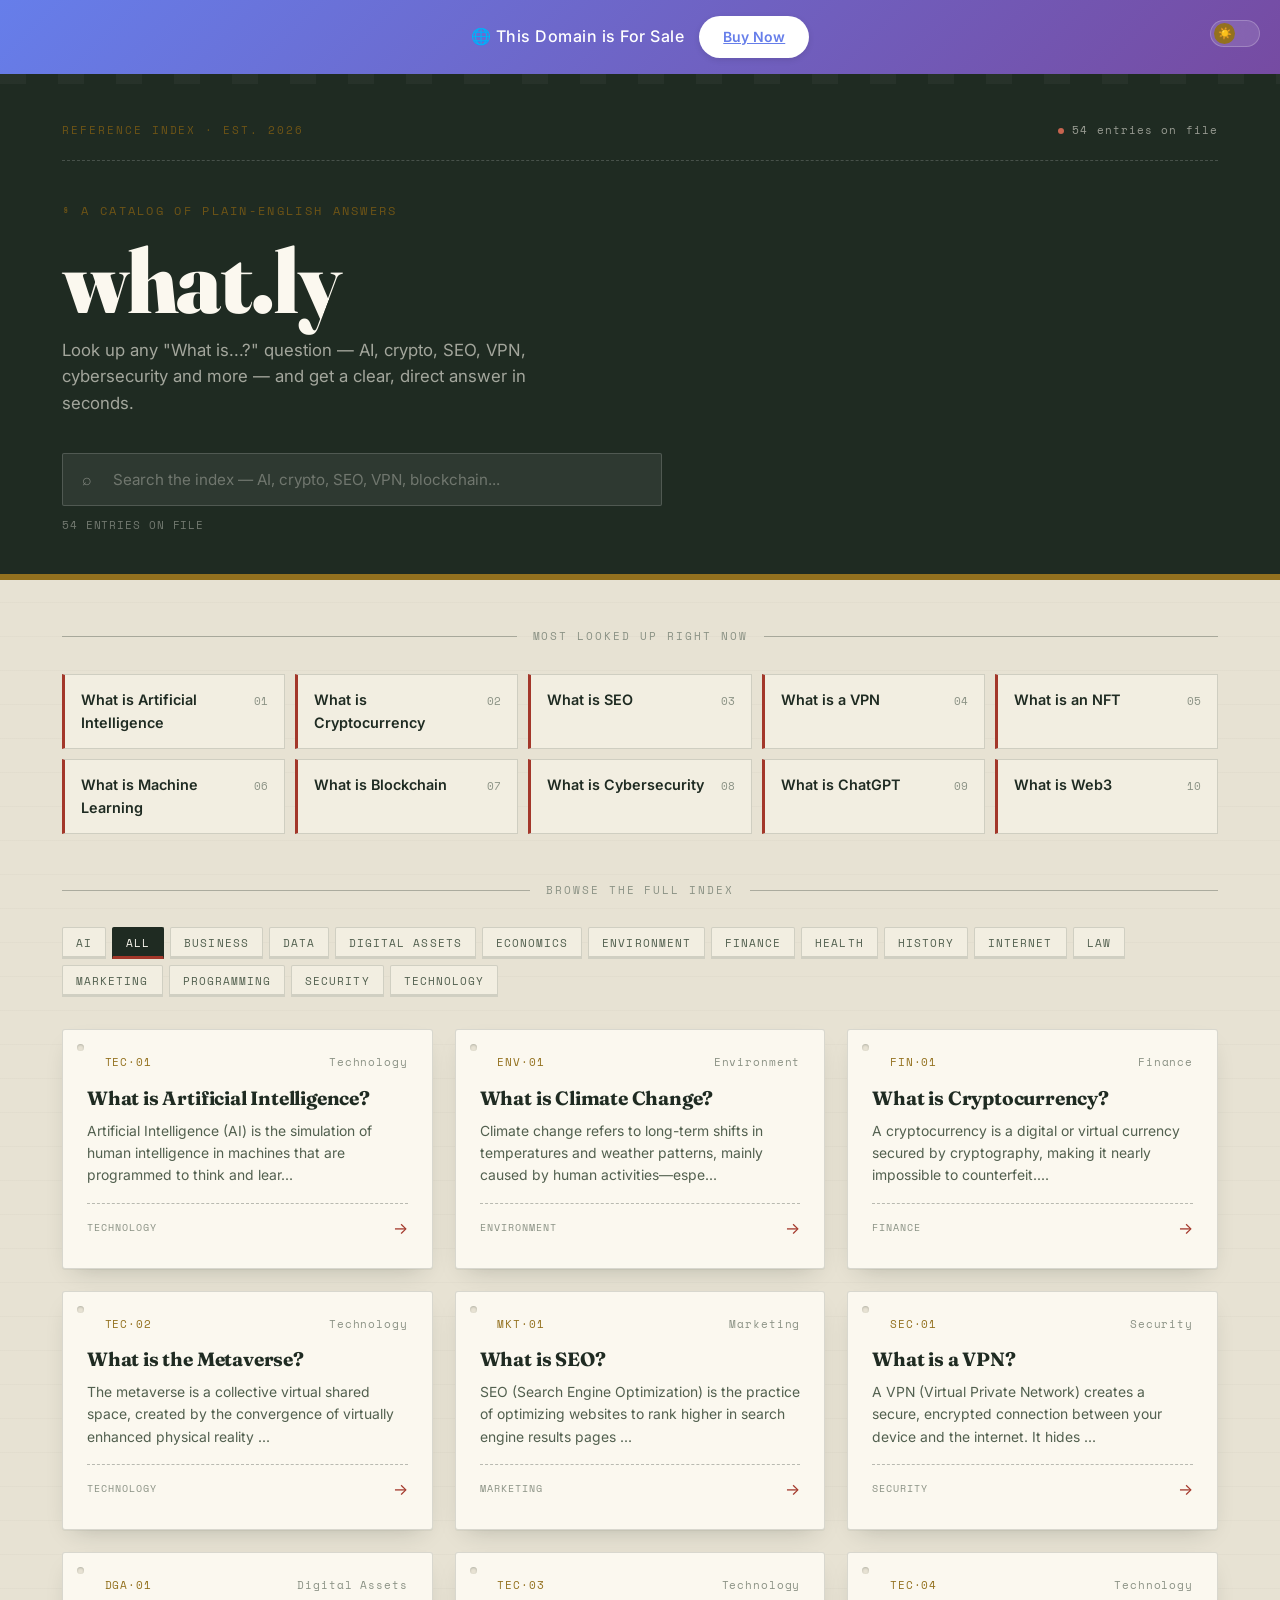
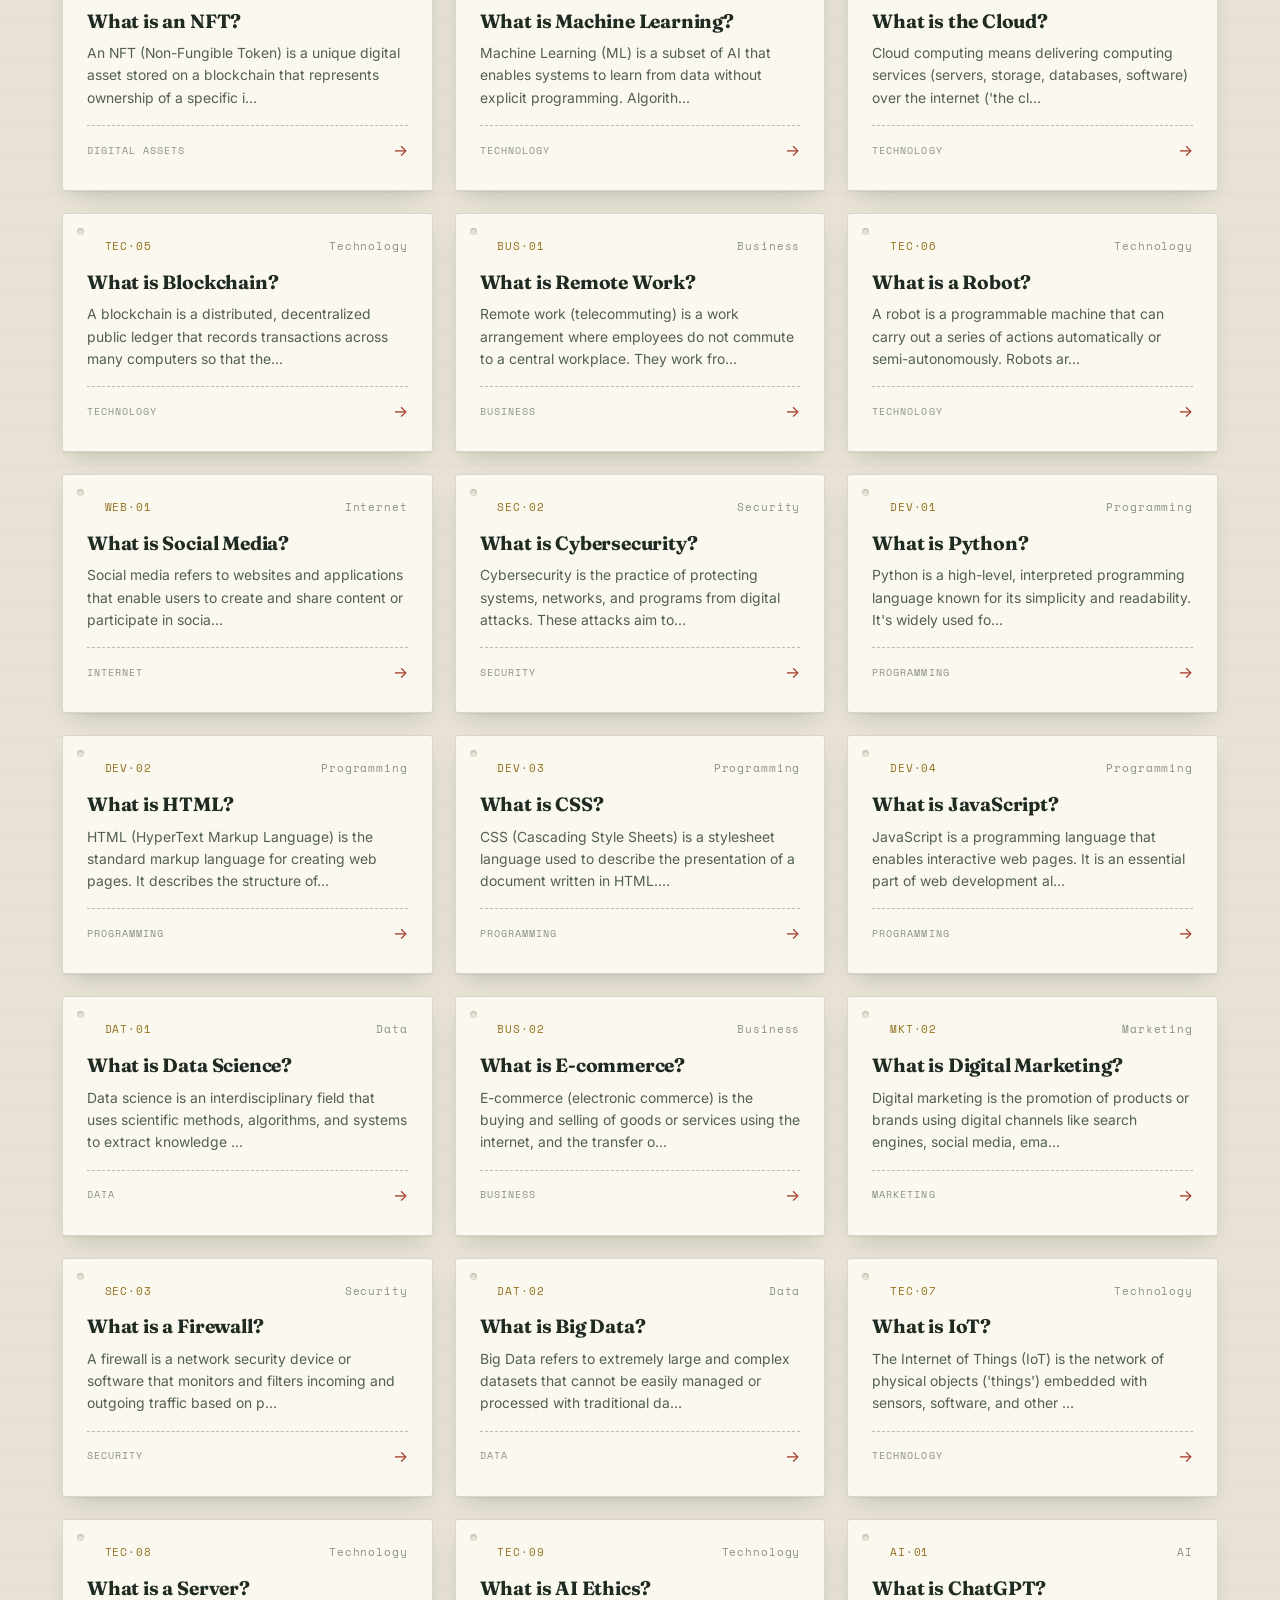
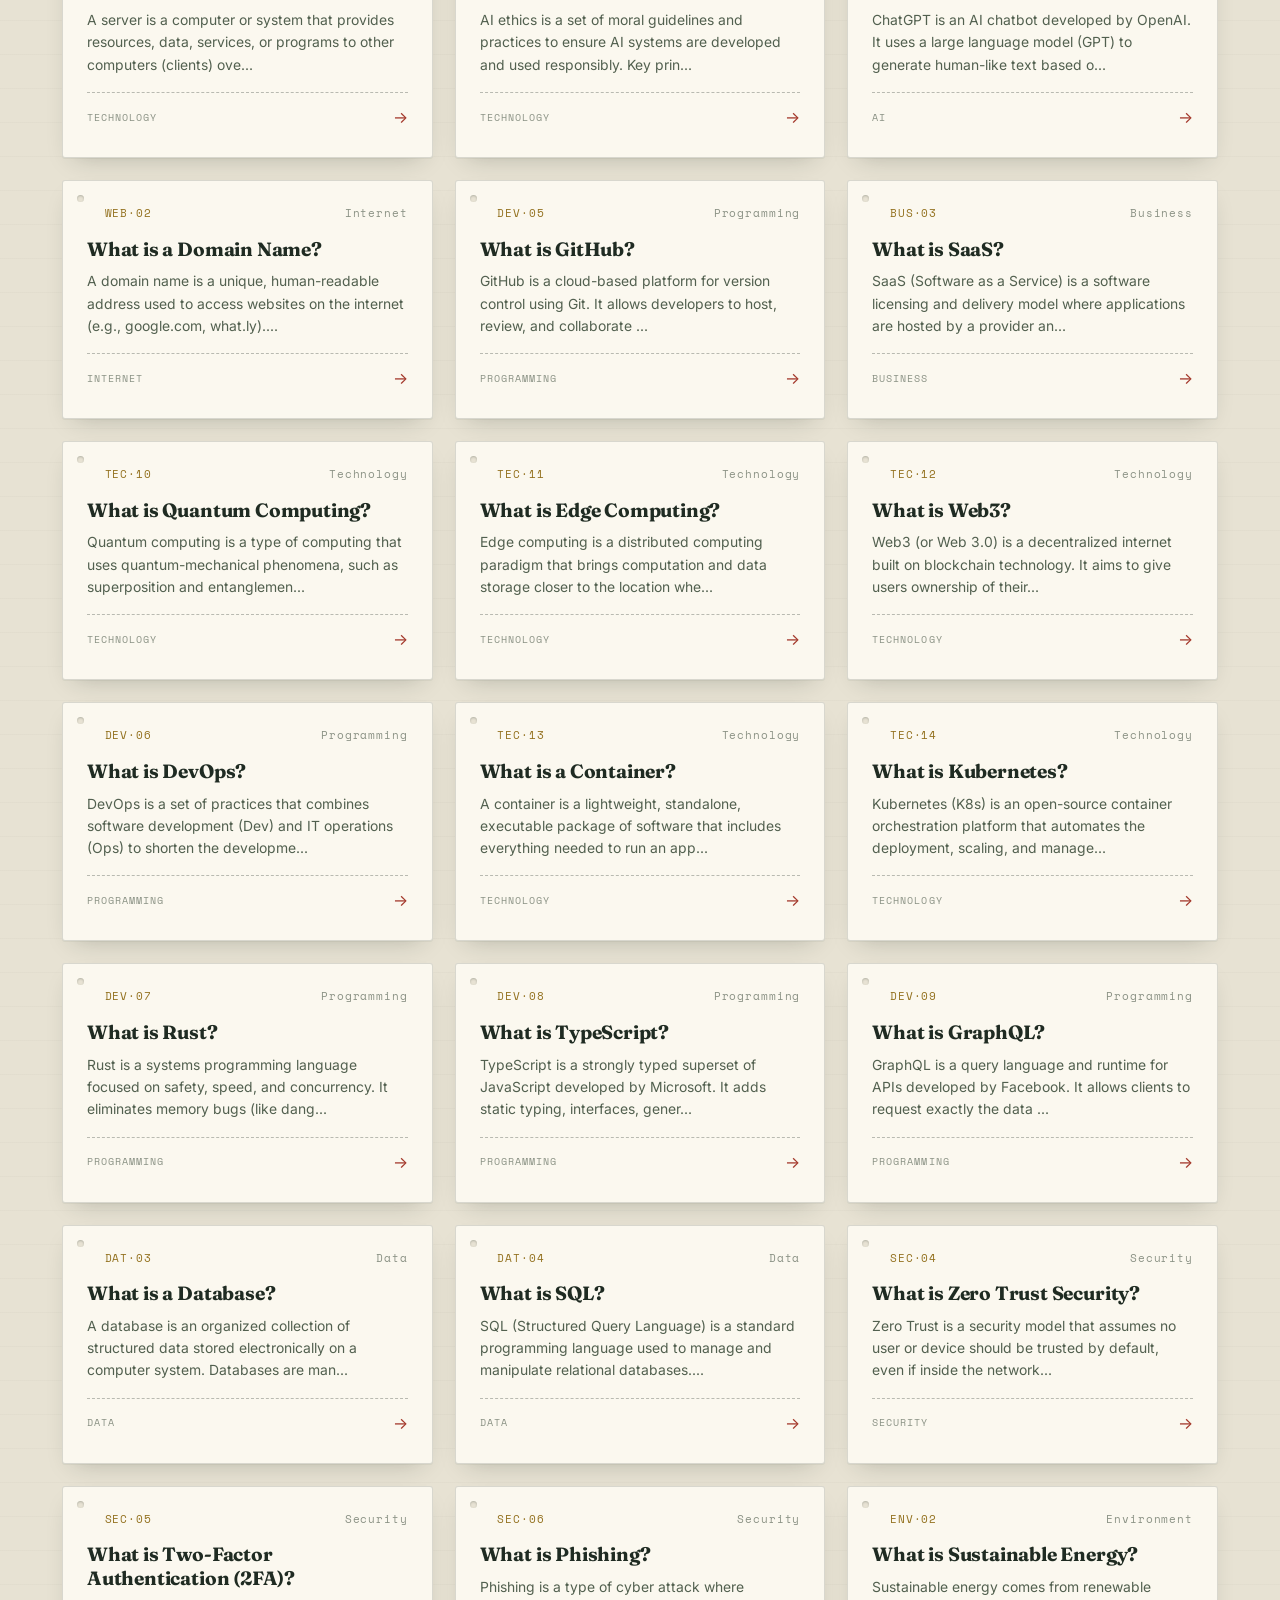
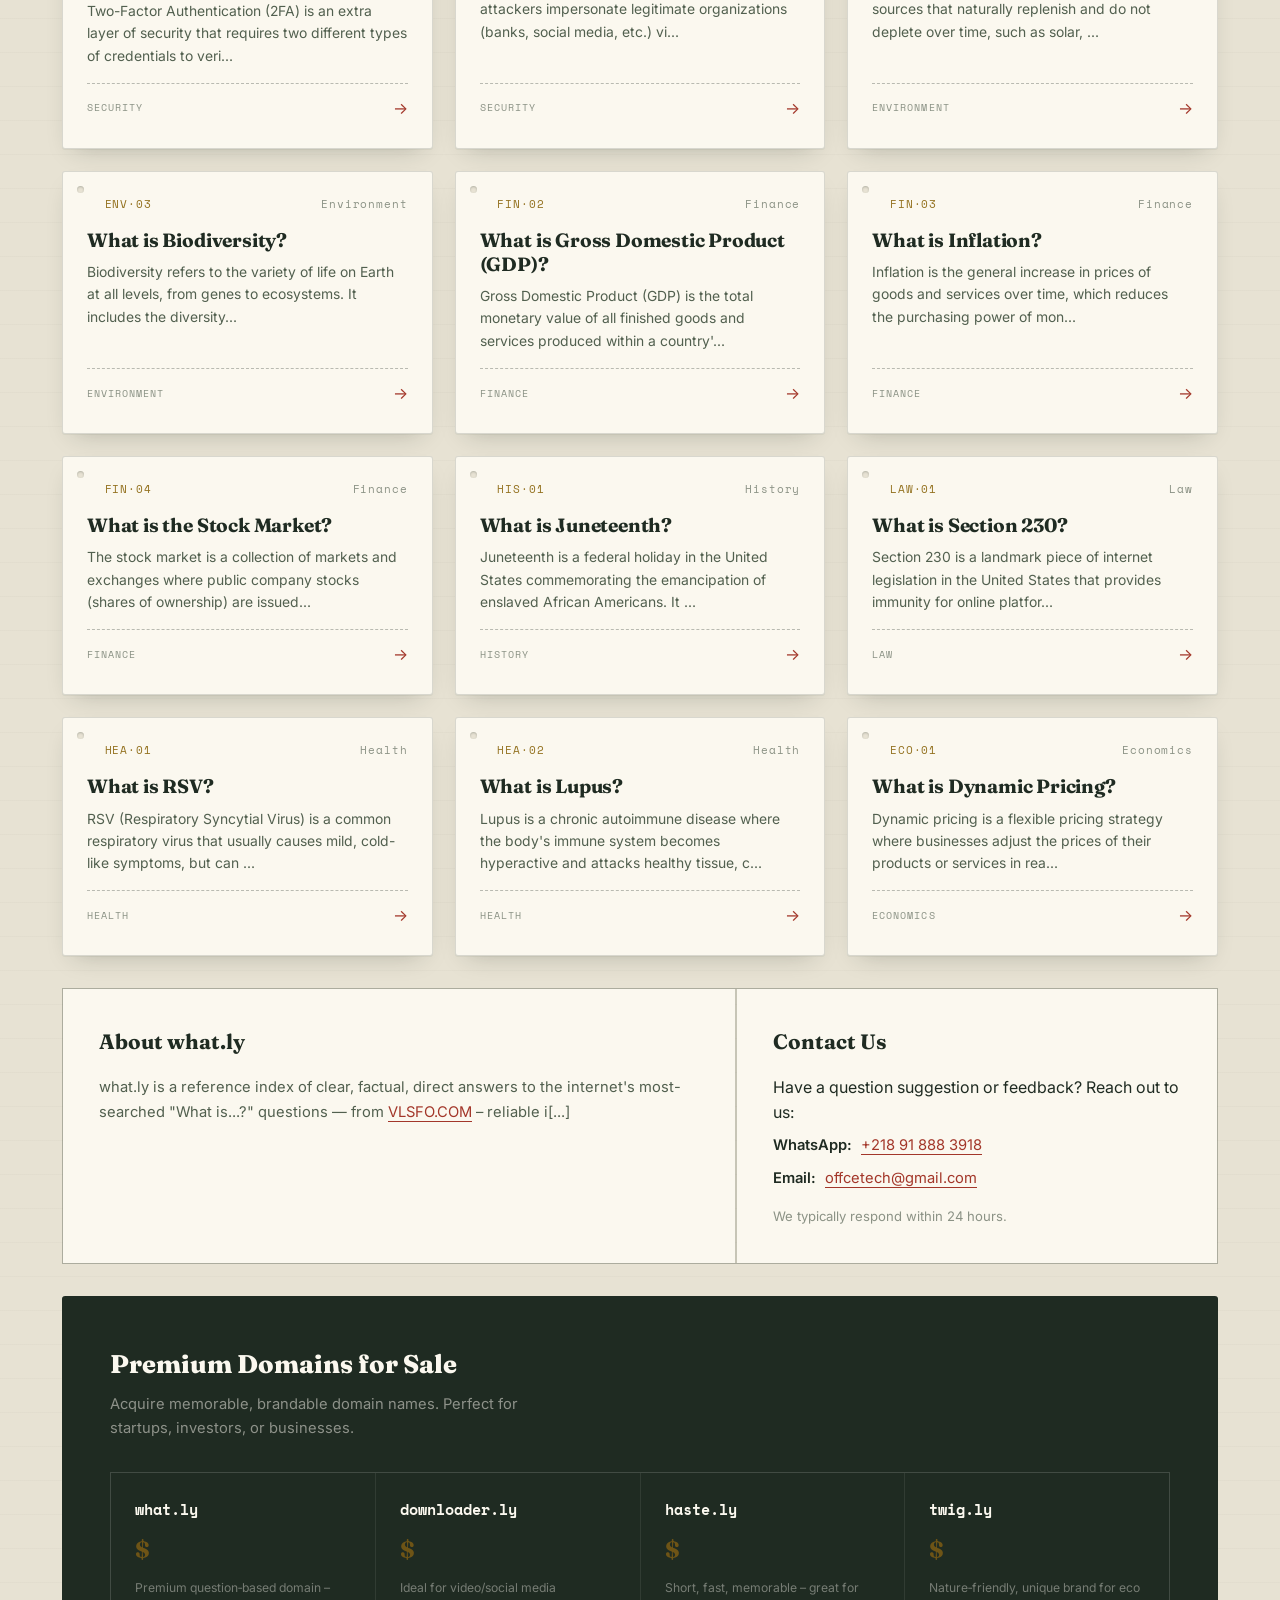
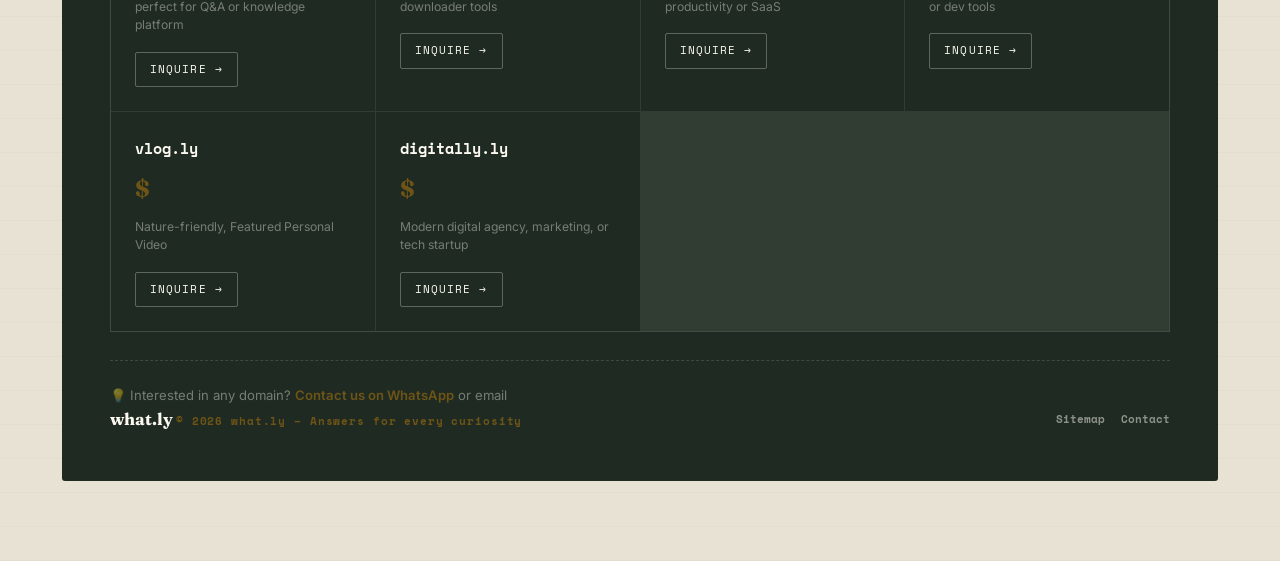
==== commit be05cf89: "Add domain for sale banner with GoDaddy checkout link" ====
--- a/index.html
+++ b/index.html
@@ -4,8 +4,8 @@
     <meta charset="UTF-8">
     <meta name="viewport" content="width=device-width, initial-scale=1.0">
     <title>what.ly – What is AI, Crypto, SEO, VPN & More? Clear Definitions</title>
-    <meta name="description" content="Fast, plain-English answers to the internet's most-searched 'What is...?' questions — AI, cryptocurrency, blockchain, SEO, VPN, cybersecurity, machine learning and 45+ more topics.">
-    <meta name="keywords" content="what is AI, what is cryptocurrency, what is SEO, what is a VPN, what is blockchain, what is NFT, what is cybersecurity, what is machine learning, definitions, glossary">
+    <meta name="description" content="Fast, plain-English answers to the internet's most-searched 'What is...?' questions — AI, cryptocurrency, blockchain, SEO, VPN, cybersecurity, machine learni[...]
+    <meta name="keywords" content="what is AI, what is cryptocurrency, what is SEO, what is a VPN, what is blockchain, what is NFT, what is cybersecurity, what is machine learning, definitions, glo[...]
     <meta name="robots" content="index, follow">
     <link rel="canonical" href="https://what.ly/">
 
@@ -39,8 +39,72 @@
         }
     }
     </script>
+    
+    <style>
+        .domain-banner {
+            background: linear-gradient(135deg, #667eea 0%, #764ba2 100%);
+            padding: 16px 20px;
+            text-align: center;
+            color: white;
+            font-weight: 500;
+            display: flex;
+            justify-content: center;
+            align-items: center;
+            gap: 15px;
+            flex-wrap: wrap;
+            box-shadow: 0 2px 8px rgba(0, 0, 0, 0.15);
+        }
+        
+        .domain-banner-text {
+            font-size: 16px;
+            letter-spacing: 0.5px;
+        }
+        
+        .domain-banner-btn {
+            background: white;
+            color: #667eea;
+            border: none;
+            padding: 10px 24px;
+            border-radius: 25px;
+            font-weight: 600;
+            font-size: 14px;
+            cursor: pointer;
+            transition: all 0.3s ease;
+            box-shadow: 0 2px 6px rgba(0, 0, 0, 0.1);
+        }
+        
+        .domain-banner-btn:hover {
+            transform: translateY(-2px);
+            box-shadow: 0 4px 12px rgba(0, 0, 0, 0.2);
+            background: #f0f0f0;
+        }
+        
+        .domain-banner-btn:active {
+            transform: translateY(0);
+        }
+        
+        @media (max-width: 600px) {
+            .domain-banner {
+                flex-direction: column;
+                gap: 12px;
+                padding: 12px 15px;
+            }
+            
+            .domain-banner-text {
+                font-size: 14px;
+            }
+        }
+    </style>
 </head>
 <body>
+
+    <!-- DOMAIN FOR SALE BANNER -->
+    <div class="domain-banner">
+        <span class="domain-banner-text">🌐 This Domain is For Sale</span>
+        <a href="https://checkoutlink.godaddy.com/66629522-46ed-4d10-b64e-8868627066d8" target="_blank" rel="noopener noreferrer" class="domain-banner-btn">
+            Buy Now
+        </a>
+    </div>
 
     <!-- THEME TOGGLE -->
     <button class="theme-toggle" id="themeToggle" title="Toggle dark mode" aria-label="Toggle dark mode">
@@ -100,9 +164,9 @@
             <div class="info-sections">
                 <div class="about-section">
                     <h2>About what.ly</h2>
-                    <p>what.ly is a reference index of clear, factual, direct answers to the internet's most-searched "What is...?" questions — from <a href="question.html?id=what-is-artificial-intelligence">what is Artificial Intelligence</a> and <a href="question.html?id=what-is-cryptocurrency">what is cryptocurrency</a>, to <a href="question.html?id=what-is-seo">what is SEO</a> and <a href="question.html?id=what-is-a-vpn">what is a VPN</a>. No fluff — just the definition you need.</p>
+                    <p>what.ly is a reference index of clear, factual, direct answers to the internet's most-searched "What is...?" questions — from <a href="question.html?id=what-is-artificial[...]
                     <p>Every entry is filed by topic — technology, finance, cybersecurity, programming, environment and more — so you can browse the whole catalog, not just one answer.</p>
-                    <p><strong>Looking for low‑sulfur marine fuel?</strong> Visit our partner: <a href="https://vlsfo.com" target="_blank" rel="noopener noreferrer">VLSFO.COM</a> – reliable info on Very Low Sulfur Fuel Oil for the shipping industry.</p>
+                    <p><strong>Looking for low‑sulfur marine fuel?</strong> Visit our partner: <a href="https://vlsfo.com" target="_blank" rel="noopener noreferrer">VLSFO.COM</a> – reliable i[...]
                 </div>
                 <div class="contact-section">
                     <h2>Contact Us</h2>
@@ -129,7 +193,7 @@
                     <div class="loading" style="color:rgba(255,255,255,0.3)">Loading domains...</div>
                 </div>
                 <div class="domains-note">
-                    💡 Interested in any domain? <a href="https://wa.me/218918883918" target="_blank">Contact us on WhatsApp</a> or email <a href="mailto:offcetech@gmail.com">offcetech@gmail.com</a> for a quick deal.
+                    💡 Interested in any domain? <a href="https://wa.me/218918883918" target="_blank">Contact us on WhatsApp</a> or email <a href="mailto:offcetech@gmail.co[...]
                 </div>
             </div>
 
